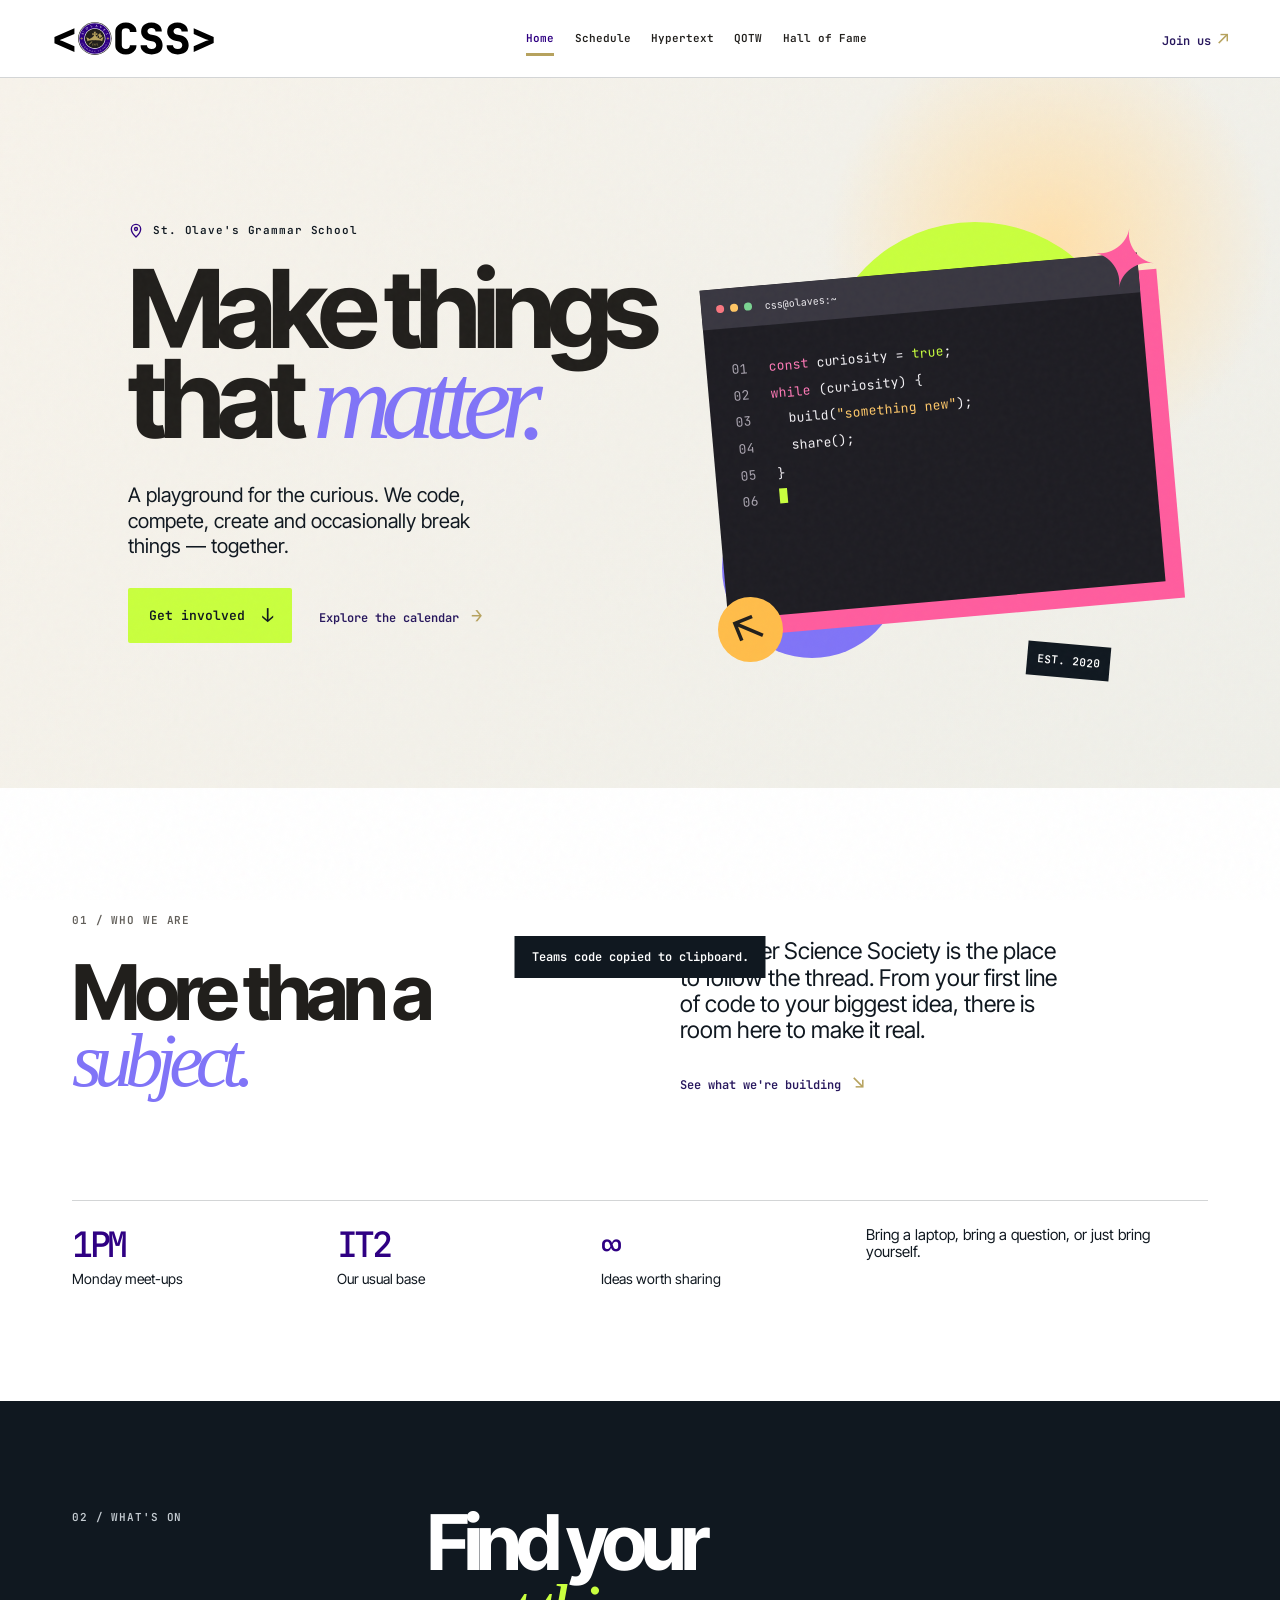
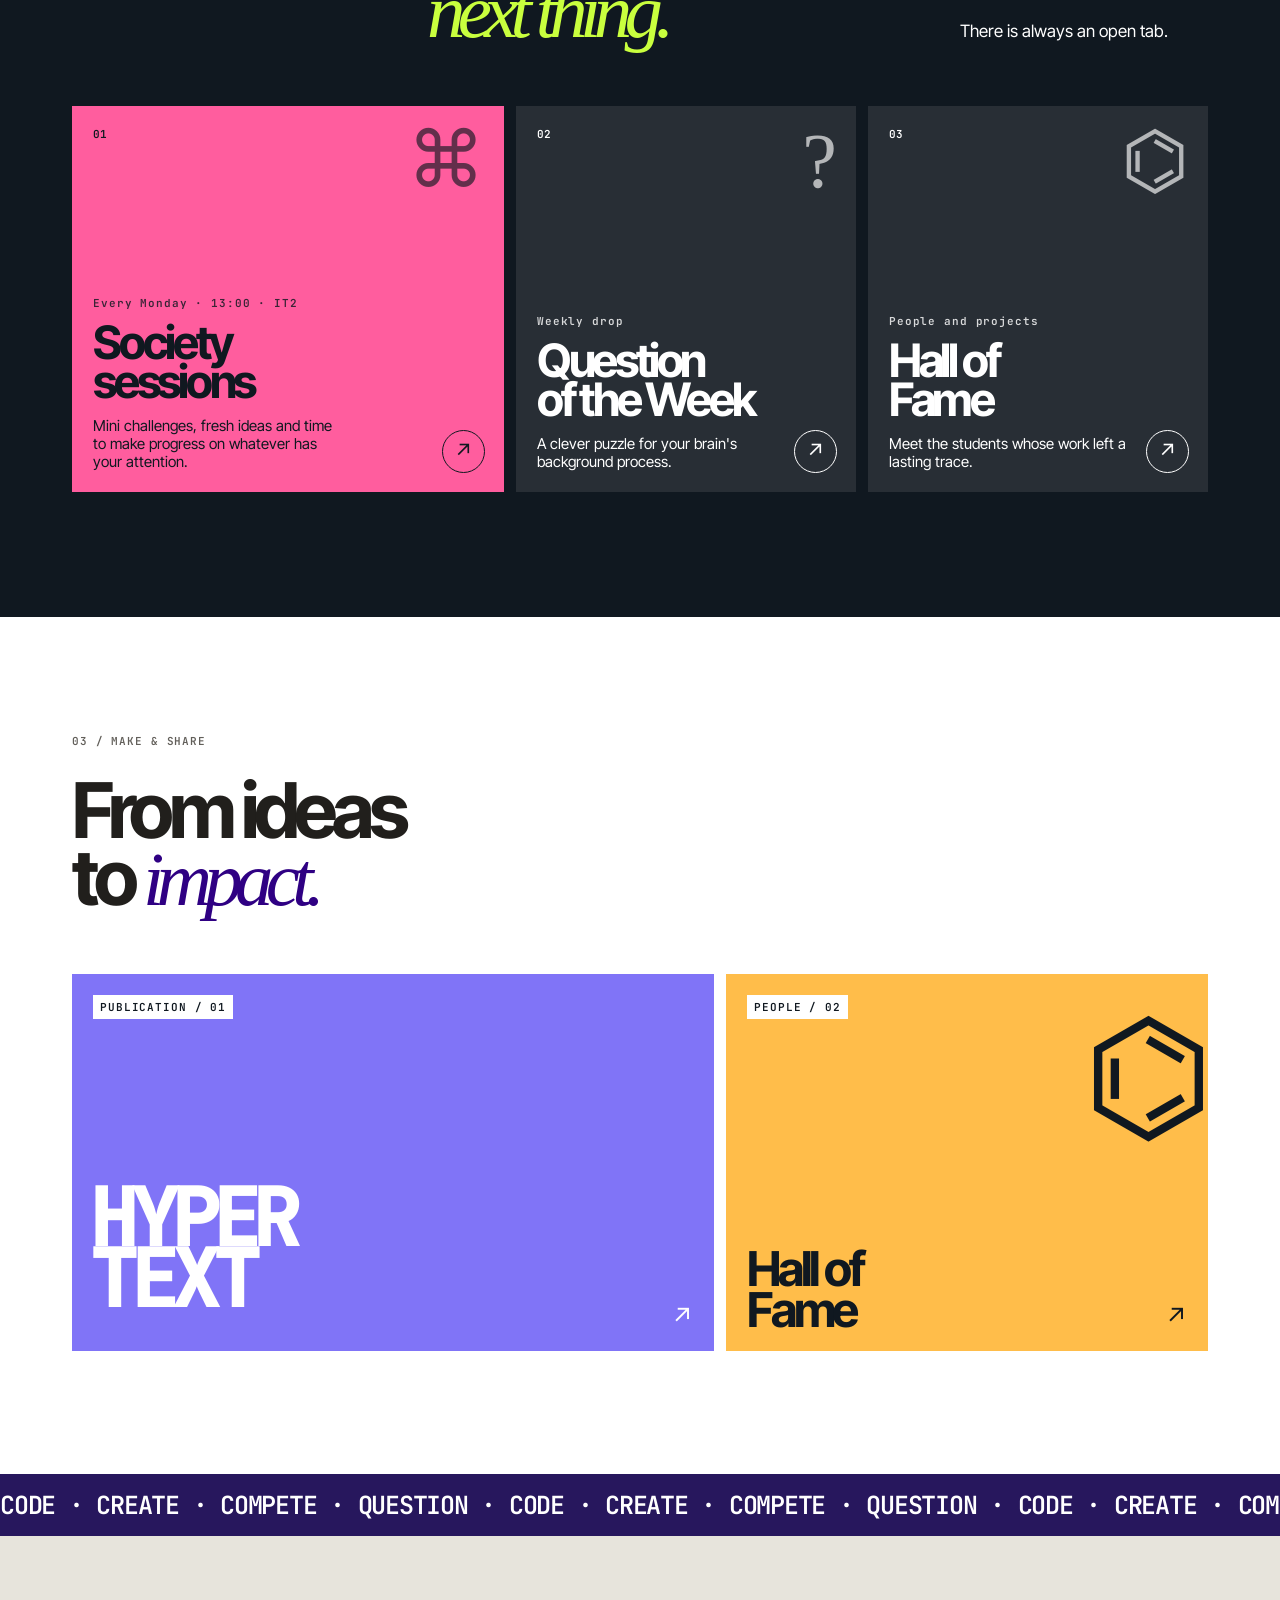
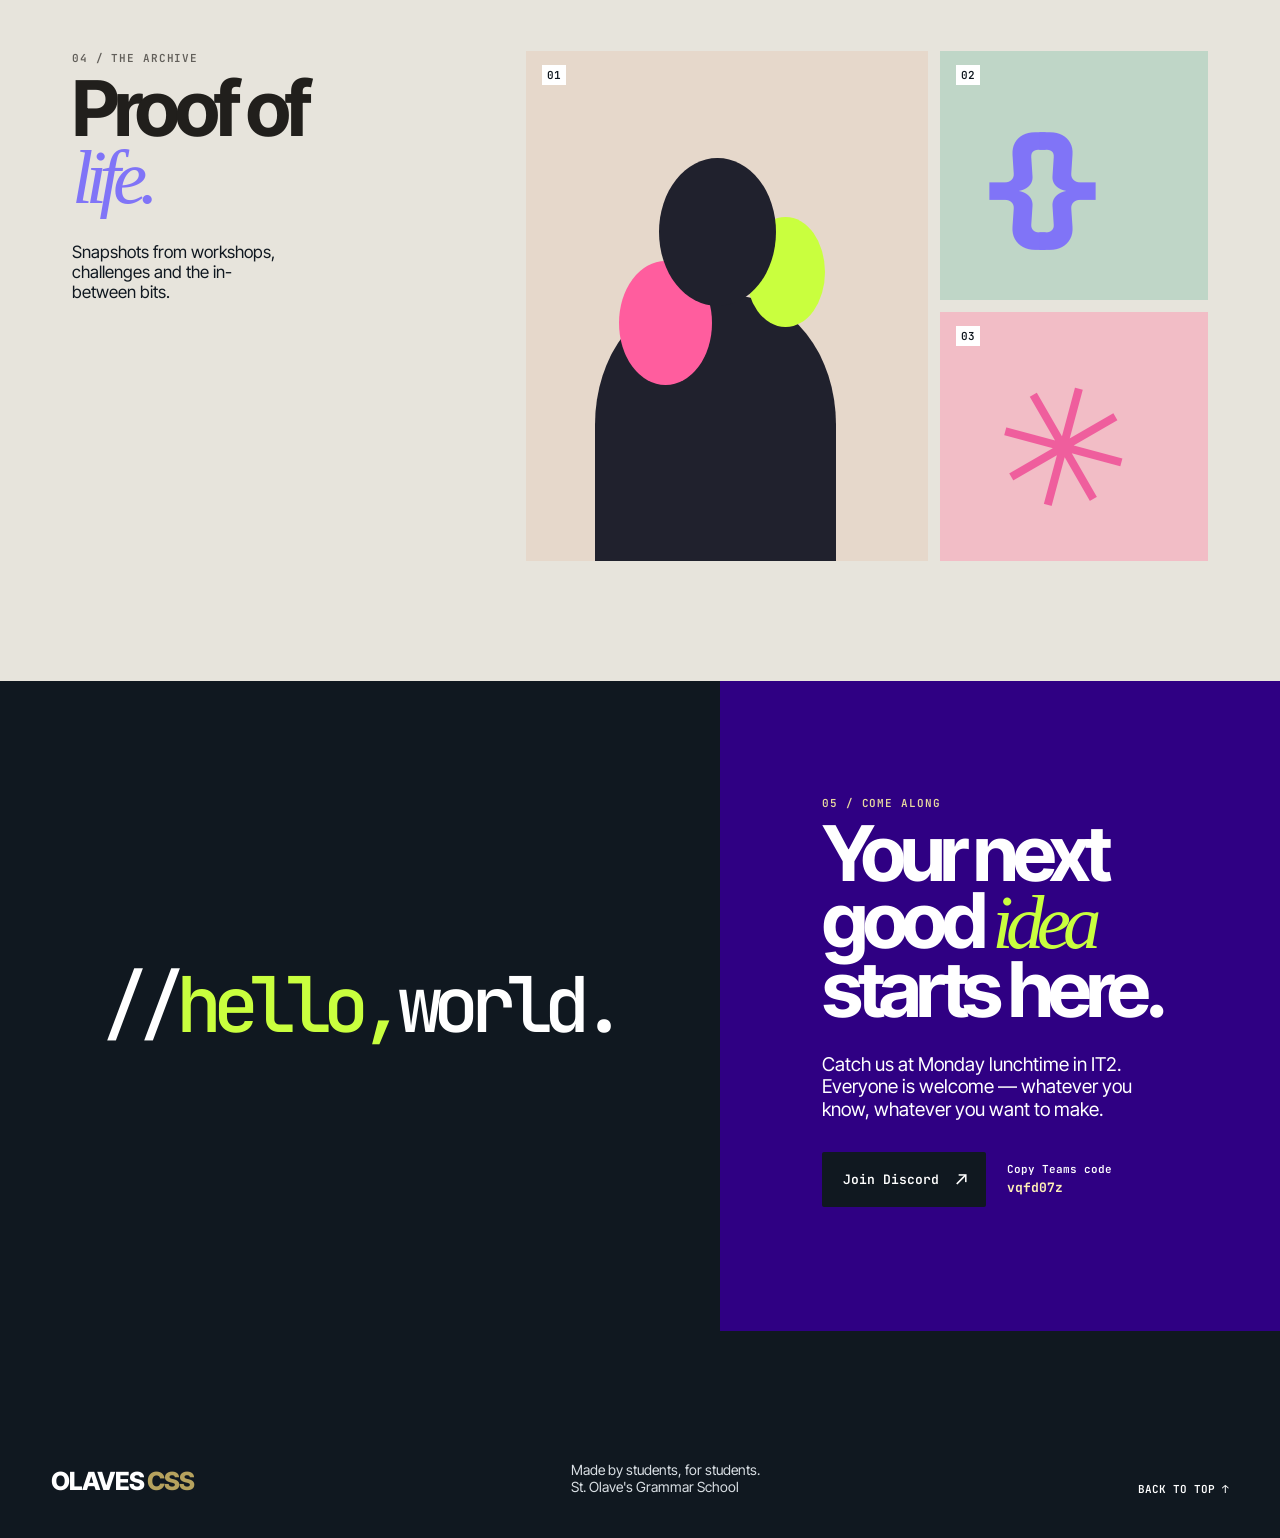
==== index.html @ f4b0918c "Initial Commit" ====
<!doctype html>
<html lang="en">
<head>
  <meta charset="UTF-8">
  <meta name="viewport" content="width=device-width, initial-scale=1.0">
  <meta name="description" content="St. Olave's Grammar School Computer Science Society — learn, build and compete.">
  <title>Computer Science Society — St. Olave's</title>
  <link rel="preconnect" href="https://fonts.googleapis.com">
  <link rel="preconnect" href="https://fonts.gstatic.com" crossorigin>
  <link href="https://fonts.googleapis.com/css2?family=Inter+Tight:ital,wght@0,400;0,500;0,600;0,700;0,800;1,400;1,600&family=JetBrains+Mono:wght@400;500;600&display=swap" rel="stylesheet">
  <link rel="stylesheet" href="style.css">
</head>
<body>
  <div class="noise" aria-hidden="true"></div>
  <header id="top" class="site-header">
    <a class="brand" href="index.html" aria-label="St. Olave's Computer Science Society home"><img src="Assets/Logo.svg" alt="St. Olave's Computer Science Society"></a>
    <nav class="desktop-nav" aria-label="Main navigation">
      <a href="index.html" aria-current="page">Home</a><a href="schedule.html">Schedule</a><a href="hypertext.html">Hypertext</a><a href="qotw.html">QOTW</a><a href="hall-of-fame.html">Hall of Fame</a>
    </nav>
    <a class="header-cta" href="#join">Join us <span>↗</span></a>
    <button class="menu-button" type="button" aria-label="Open navigation" aria-expanded="false"><i></i><i></i></button>
  </header>
  <main>
    <section class="hero" aria-labelledby="hero-title">
      <div class="hero-copy">
        <p class="eyebrow"><svg class="location-pin" viewBox="0 0 24 24" aria-hidden="true"><path d="M12 21s7-6.1 7-12A7 7 0 0 0 5 9c0 5.9 7 12 7 12Z"></path><circle cx="12" cy="9" r="2.25"></circle></svg> St. Olave's Grammar School</p>
        <h1 id="hero-title">Make things<br>that <em>matter.</em></h1>
        <p class="hero-text">A playground for the curious. We code, compete, create and occasionally break things — together.</p>
        <div class="hero-actions"><a class="button button-acid" href="#join">Get involved <span>↓</span></a><a class="text-link" href="schedule.html">Explore the calendar <span>→</span></a></div>
      </div>
      <div class="hero-art" aria-label="Decorative computer science terminal illustration">
        <div class="orb orb-one"></div><div class="orb orb-two"></div>
        <div class="window"><div class="window-bar"><span></span><span></span><span></span><small>css@olaves:~</small></div><div class="code-lines"><p><b>01</b> <span class="code-pink">const</span> curiosity = <span class="code-lime">true</span>;</p><p><b>02</b> <span class="code-pink">while</span> (curiosity) {</p><p><b>03</b> &nbsp;&nbsp;build(<span class="code-amber">"something new"</span>);</p><p><b>04</b> &nbsp;&nbsp;share();</p><p><b>05</b> }</p><p class="typing"><b>06</b> <span></span></p></div></div>
        <div class="sticker sticker-star">✦</div><div class="sticker sticker-cursor">↖</div><div class="sticker sticker-tag">EST. 2020</div>
      </div>
    </section>
    <section id="about" class="intro section-wrap">
      <p class="section-index">01 / WHO WE ARE</p>
      <div class="intro-grid"><h2>More than a<br><em>subject.</em></h2><div><p class="large-copy">Computer Science Society is the place to follow the thread. From your first line of code to your biggest idea, there is room here to make it real.</p><a class="arrow-link" href="#whatson">See what we're building <span>↘</span></a></div></div>
      <div class="stat-row"><div><strong>1PM</strong><span>Monday meet-ups</span></div><div><strong>IT2</strong><span>Our usual base</span></div><div><strong>∞</strong><span>Ideas worth sharing</span></div><p>Bring a laptop, bring a question, or just bring yourself.</p></div>
    </section>
    <section id="whatson" class="programme">
      <div class="section-wrap">
        <div class="section-heading"><p class="section-index">02 / WHAT'S ON</p><h2>Find your<br><em>next thing.</em></h2><p>There is always an open tab.</p></div>
        <div class="event-list">
          <article class="event-card featured"><div class="event-number">01</div><div class="event-icon">⌘</div><div class="event-info"><p class="event-label">Every Monday · 13:00 · IT2</p><h3>Society<br>sessions</h3><p>Mini challenges, fresh ideas and time to make progress on whatever has your attention.</p></div><a href="schedule.html" class="round-arrow" aria-label="View the schedule">↗</a></article>
          <article class="event-card"><div class="event-number">02</div><div class="event-icon">?</div><div class="event-info"><p class="event-label">Weekly drop</p><h3>Question<br>of the Week</h3><p>A clever puzzle for your brain's background process.</p></div><a href="qotw.html" class="round-arrow" aria-label="Open Question of the Week">↗</a></article>
          <article class="event-card"><div class="event-number">03</div><div class="event-icon">⌬</div><div class="event-info"><p class="event-label">People and projects</p><h3>Hall of<br>Fame</h3><p>Meet the students whose work left a lasting trace.</p></div><a href="hall-of-fame.html" class="round-arrow" aria-label="View the Hall of Fame">↗</a></article>
        </div>
      </div>
    </section>
    <section class="projects section-wrap">
      <div class="section-heading projects-heading"><p class="section-index">03 / MAKE &amp; SHARE</p><h2>From ideas<br>to <em>impact.</em></h2></div>
      <div class="project-grid project-grid-two"><a class="project-card hypertext" href="hypertext.html"><span class="project-type">PUBLICATION / 01</span><div class="pixel-word">HYPER<br>TEXT</div><span class="project-arrow">↗</span></a><a class="project-card fame" href="hall-of-fame.html"><span class="project-type">PEOPLE / 02</span><div class="laurel">⌬</div><h3>Hall of<br>Fame</h3><span class="project-arrow">↗</span></a></div>
    </section>
    <section id="moments" class="marquee-section">
      <div class="marquee" aria-label="Code, create, compete, question"><div class="marquee-track"><span>CODE · CREATE · COMPETE · QUESTION · CODE · CREATE · COMPETE · QUESTION · CODE · CREATE · COMPETE · QUESTION ·&nbsp;</span><span aria-hidden="true">CODE · CREATE · COMPETE · QUESTION · CODE · CREATE · COMPETE · QUESTION · CODE · CREATE · COMPETE · QUESTION ·&nbsp;</span></div></div>
      <div class="gallery section-wrap"><div class="gallery-intro"><p class="section-index">04 / THE ARCHIVE</p><h2>Proof of<br><em>life.</em></h2><p>Snapshots from workshops, challenges and the in-between bits.</p></div><div class="photo-grid"><figure class="photo photo-a"><span>01</span><div class="placeholder-shapes shape-a"></div></figure><figure class="photo photo-b"><span>02</span><div class="placeholder-shapes shape-b"></div></figure><figure class="photo photo-c"><span>03</span><div class="placeholder-shapes shape-c"></div></figure></div></div>
    </section>
    <section id="join" class="join"><div class="join-art">// <span>hello,</span> world.</div><div class="join-copy"><p class="section-index">05 / COME ALONG</p><h2>Your next<br>good <em>idea</em><br>starts here.</h2><p>Catch us at Monday lunchtime in IT2. Everyone is welcome — whatever you know, whatever you want to make.</p><div class="join-actions"><a class="button button-dark" href="https://discord.com/invite/tv3WqBEFRr" target="_blank" rel="noopener">Join Discord <span>↗</span></a><button class="teams-button" type="button">Copy Teams code <b>vqfd07z</b></button></div></div></section>
  </main>
  <footer class="site-footer"><a class="footer-name" href="index.html">OLAVES <span>CSS</span></a><p>Made by students, for students.<br>St. Olave's Grammar School</p><a href="#top" class="back-top">BACK TO TOP ↑</a></footer>
  <div class="toast" role="status" aria-live="polite">Teams code copied to clipboard.</div>
  <script src="script.js"></script>
</body>
</html>
---- style.css ----
:root {
  --school-purple: #2f0083;
  --school-purple-dark: #27175d;
  --school-violet: #440099;
  --school-gold: #b6a25e;
  --ink: #101820;
  --charcoal: #211f1c;
  --white: #ffffff;
  --soft: #f5f2ea;
  --line: rgba(16, 24, 32, 0.18);
  --acid: #c9ff3e;
  --pink: #ff5d9e;
  --amber: #ffbd4a;
  --violet: #8074f7;
}

* { box-sizing: border-box; }
.sr-only { position: absolute; width: 1px; height: 1px; overflow: hidden; clip: rect(0 0 0 0); white-space: nowrap; clip-path: inset(50%); }
html { scroll-behavior: smooth; }
body {
  margin: 0;
  overflow-x: hidden;
  background: var(--white);
  color: var(--charcoal);
  font-family: "Inter Tight", Arial, sans-serif;
}
a { color: inherit; text-decoration: none; }
button { color: inherit; }
h1, h2, h3, p { margin-top: 0; }
.noise {
  position: fixed;
  inset: 0;
  z-index: 20;
  opacity: 0.035;
  pointer-events: none;
  background-image: url("data:image/svg+xml,%3Csvg viewBox='0 0 180 180' xmlns='http://www.w3.org/2000/svg'%3E%3Cfilter id='n'%3E%3CfeTurbulence type='fractalNoise' baseFrequency='.8' numOctaves='4' stitchTiles='stitch'/%3E%3C/filter%3E%3Crect width='100%25' height='100%25' filter='url(%23n)' opacity='.7'/%3E%3C/svg%3E");
}
.section-wrap { max-width: 1200px; margin: auto; padding-inline: 32px; }
.section-index, .eyebrow, .event-label, .project-type {
  font: 600 11px/1.3 "JetBrains Mono", monospace;
  letter-spacing: 0.08em;
}
.section-index { color: #625f5a; }

/* Shared navigation */
.site-header {
  position: relative;
  z-index: 30;
  display: grid;
  grid-template-columns: 180px 1fr auto;
  align-items: center;
  min-height: 78px;
  padding: 0 clamp(20px, 4vw, 64px);
  border-bottom: 1px solid var(--line);
  background: var(--white);
  color: var(--charcoal);
}
.brand { display: inline-flex; width: 166px; height: 40px; }
.brand img { display: block; width: 100%; height: 100%; object-fit: contain; }
.desktop-nav {
  display: flex;
  justify-content: center;
  gap: clamp(13px, 1.6vw, 25px);
  font: 600 11px/1 "JetBrains Mono", monospace;
}
.desktop-nav a { padding: 12px 0 9px; border-bottom: 3px solid transparent; }
.desktop-nav a:hover, .desktop-nav a:focus-visible { color: var(--school-purple); }
.desktop-nav a[aria-current="page"] { color: var(--school-purple); border-bottom-color: var(--school-gold); }
.header-cta { font: 600 12px "JetBrains Mono", monospace; color: var(--school-purple-dark); }
.header-cta span { color: var(--school-gold); font-size: 18px; }
.menu-button { display: none; width: 42px; height: 42px; padding: 10px; border: 0; background: transparent; cursor: pointer; }
.menu-button i { display: block; margin: 5px 0; border-top: 2px solid var(--ink); transition: transform 0.2s; }

/* Shared footer */
.site-footer {
  min-height: 207px;
  display: flex;
  align-items: flex-end;
  justify-content: space-between;
  gap: 30px;
  padding: 42px clamp(20px, 4vw, 64px);
  background: var(--ink);
  color: var(--white);
}
.footer-name { font: 800 25px "Inter Tight", sans-serif; letter-spacing: -0.05em; }
.footer-name span { color: var(--school-gold); }
.site-footer p { margin: 0; color: #d9dfe4; font-size: 14px; line-height: 1.2; }
.back-top { font: 600 11px "JetBrains Mono", monospace; color: var(--white); }
.back-top:hover { color: var(--school-gold); }

/* Home hero */
.hero {
  min-height: 710px;
  display: grid;
  grid-template-columns: minmax(420px, 1fr) minmax(360px, 0.75fr);
  align-items: center;
  overflow: hidden;
  padding: 80px clamp(24px, 10vw, 155px);
  background: radial-gradient(circle at 82% 24%, #ffe0ab 0, transparent 19%), linear-gradient(126deg, #f7f3eb 0%, #efefe9 100%);
}
.hero-copy { position: relative; z-index: 2; }
.eyebrow { display: flex; align-items: center; gap: 9px; margin-bottom: 25px; color: var(--ink); }
.location-pin { width: 16px; height: 16px; flex: 0 0 16px; fill: none; stroke: var(--school-purple); stroke-width: 2; stroke-linecap: round; stroke-linejoin: round; }
h1 { margin: 0; font-size: clamp(64px, 8.5vw, 142px); line-height: 0.83; letter-spacing: -0.075em; }
h1 em, h2 em { font-family: Georgia, serif; font-weight: 400; letter-spacing: -0.1em; }
.hero h1 em { color: var(--violet); }
.hero-text { max-width: 380px; margin: 36px 0 29px; color: var(--ink); font-size: 20px; line-height: 1.27; }
.hero-actions { display: flex; align-items: center; gap: 27px; }
.button {
  display: inline-flex;
  align-items: center;
  gap: 17px;
  padding: 15px 19px 15px 21px;
  border-radius: 2px;
  font: 600 13px "JetBrains Mono", monospace;
  transition: transform 0.2s, box-shadow 0.2s;
}
.button:hover { transform: translateY(-3px); box-shadow: 0 5px 0 rgba(16, 24, 32, 0.22); }
.button span { font-size: 19px; }
.button-acid { background: var(--acid); color: var(--ink); }
.button-dark { background: var(--ink); color: var(--white); }
.text-link, .arrow-link { font: 600 12px "JetBrains Mono", monospace; color: var(--school-purple-dark); }
.text-link span, .arrow-link span { margin-left: 5px; color: var(--school-gold); font-size: 19px; }
.text-link:hover, .arrow-link:hover { text-decoration: underline; text-underline-offset: 4px; }
.hero-art { position: relative; height: 490px; }
.orb { position: absolute; border-radius: 50%; }
.orb-one { top: 7%; right: 5%; width: 310px; height: 310px; background: var(--acid); animation: float 6s ease-in-out infinite; }
.orb-two { bottom: 4%; left: 2%; width: 180px; height: 180px; background: var(--violet); animation: float 7s -2s ease-in-out infinite; }
@keyframes float { 50% { transform: translateY(-18px) rotate(8deg); } }
.window { position: absolute; top: 83px; right: 0; width: min(440px, 100%); height: 330px; overflow: hidden; transform: rotate(-5deg); background: #1e1d23; box-shadow: 18px 18px 0 var(--pink); }
.window-bar { height: 40px; display: flex; align-items: center; gap: 6px; padding: 0 15px; background: #393741; color: #efedf1; }
.window-bar span { width: 8px; height: 8px; border-radius: 50%; background: #f97780; }
.window-bar span:nth-child(2) { background: #ffc664; }
.window-bar span:nth-child(3) { background: #7ad391; }
.window-bar small { margin-left: 7px; font: 10px "JetBrains Mono", monospace; }
.code-lines { padding: 29px 25px; color: #f3f1f5; font: 13px/2.05 "JetBrains Mono", monospace; }
.code-lines p { margin: 0; }
.code-lines b { margin-right: 13px; color: #aaa5b0; font-weight: 400; }
.code-pink { color: #ff7ab7; }.code-lime { color: var(--acid); }.code-amber { color: #ffc96a; }
.typing span { display: inline-block; height: 15px; border-left: 8px solid var(--acid); animation: blink 0.8s infinite; }
@keyframes blink { 50% { opacity: 0; } }
.sticker { position: absolute; z-index: 2; }
.sticker-star { top: 21px; right: -6px; color: var(--pink); font-size: 80px; transform: rotate(10deg); }
.sticker-cursor { bottom: 16px; left: 5px; width: 65px; height: 65px; padding: 8px 0 0 10px; border-radius: 50%; background: var(--amber); font-size: 45px; transform: rotate(-22deg); }
.sticker-tag { right: 42px; bottom: 0; padding: 10px; transform: rotate(5deg); background: var(--ink); color: var(--white); font: 600 11px "JetBrains Mono", monospace; }

/* Home content */
.intro { padding-top: 125px; padding-bottom: 113px; }
.intro-grid { display: grid; grid-template-columns: 1fr 1fr; gap: 7%; align-items: end; }
.intro h2, .section-heading h2, .gallery h2, .join h2 { margin: 0; font-size: clamp(52px, 6vw, 86px); line-height: 0.87; letter-spacing: -0.07em; }
.intro h2 em, .gallery h2 em { color: var(--violet); }
.large-copy { max-width: 400px; margin: 0 0 27px; color: var(--ink); font-size: 23px; line-height: 1.14; }
.stat-row { margin-top: 105px; padding-top: 20px; display: grid; grid-template-columns: repeat(3, 1fr) 1.4fr; gap: 20px; border-top: 1px solid var(--line); }
.stat-row strong { display: block; color: var(--school-purple); font: 500 35px "JetBrains Mono", monospace; letter-spacing: -0.1em; }
.stat-row span { color: var(--ink); font-size: 14px; }.stat-row p { margin: 5px 0; color: var(--ink); font-size: 15px; line-height: 1.15; }
.programme { padding: 109px 0 125px; background: var(--ink); color: var(--white); }
.section-heading { display: grid; grid-template-columns: 1fr 1.5fr 0.7fr; align-items: end; margin-bottom: 60px; }
.section-heading .section-index { align-self: start; margin: 0; color: #c4cbd1; }
.section-heading > p:last-child { margin: 0 0 5px; color: var(--white); font-size: 17px; line-height: 1.1; }
.section-heading h2 em { color: var(--acid); }
.event-list { display: grid; grid-template-columns: 1.27fr 1fr 1fr; gap: 12px; }
.event-card { position: relative; min-height: 386px; display: flex; flex-direction: column; overflow: hidden; padding: 21px; background: #282e35; color: var(--white); }
.event-card.featured { background: var(--pink); color: var(--ink); }
.event-number { font: 600 11px "JetBrains Mono", monospace; }
.event-icon { position: absolute; top: 16px; right: 19px; opacity: 0.65; font: 78px/1 Georgia, serif; }
.event-info { position: relative; z-index: 1; margin-top: auto; }
.event-label { margin-bottom: 13px; color: inherit; opacity: 0.82; }
.event-card h3 { margin: 0 0 16px; font-size: clamp(34px, 3.6vw, 55px); line-height: 0.84; letter-spacing: -0.07em; }
.event-card p:not(.event-label) { max-width: 240px; margin: 0; font-size: 15px; line-height: 1.2; }
.round-arrow, .row-link { display: grid; place-items: center; width: 43px; height: 43px; border: 1px solid currentColor; border-radius: 50%; font-size: 21px; transition: 0.2s; }
.round-arrow { position: absolute; right: 19px; bottom: 19px; }
.round-arrow:hover, .row-link:hover { border-color: var(--acid); background: var(--acid); color: var(--ink); }
.projects { padding-top: 117px; padding-bottom: 123px; }
.projects-heading { display: block; }.projects-heading h2 { max-width: 550px; color: var(--charcoal); }.projects-heading .section-index { margin-bottom: 30px; color: #625f5a; }
.projects-heading h2 em { color: var(--school-purple); }
.project-grid { display: grid; grid-template-columns: 1.2fr 0.9fr 0.9fr; gap: 12px; margin-top: 53px; }
.project-grid-two { grid-template-columns: 1.2fr 0.9fr; }
.project-card { position: relative; height: 377px; overflow: hidden; padding: 21px; transition: transform 0.25s; }
.project-card:hover { transform: translateY(-6px); }.project-type { position: relative; z-index: 1; display: inline-block; padding: 5px 7px; background: var(--white); color: var(--ink); }
.project-arrow { position: absolute; right: 20px; bottom: 19px; font-size: 25px; }
.hypertext { background: var(--violet); color: var(--white); }.pixel-word { position: absolute; bottom: 42px; left: 18px; color: var(--white); font: 800 clamp(55px, 6.5vw, 95px)/0.74 "JetBrains Mono", monospace; letter-spacing: -0.11em; }
.fame h3 { position: absolute; bottom: 52px; left: 21px; margin: 0; font-size: 48px; line-height: 0.85; letter-spacing: -0.07em; }
.fame { background: var(--amber); color: var(--ink); }.laurel { position: absolute; top: 15px; right: -6px; font: 150px Georgia, serif; }.fame h3 { bottom: 20px; }

/* Marquee and gallery */
.marquee-section { overflow: hidden; padding-bottom: 120px; background: #e7e4dc; }
.marquee { overflow: hidden; background: var(--school-purple-dark); color: var(--white); font: 600 25px "JetBrains Mono", monospace; letter-spacing: -0.05em; white-space: nowrap; }
.marquee-track { display: flex; width: max-content; padding-block: 14px; color: var(--white); animation: marquee 24s linear infinite; will-change: transform; }
.marquee-track span { flex: 0 0 auto; color: var(--white); }
@keyframes marquee { to { transform: translateX(-50%); } }
.gallery { padding-top: 115px; display: grid; grid-template-columns: 0.8fr 1.4fr; gap: 65px; }
.gallery-intro > p:not(.section-index) { max-width: 220px; margin: 30px 0; color: var(--ink); font-size: 17px; line-height: 1.2; }
.photo-grid { height: 510px; display: grid; grid-template-columns: 1.2fr 0.8fr; grid-template-rows: 1fr 1fr; gap: 12px; }
.photo { position: relative; overflow: hidden; margin: 0; }.photo > span { position: absolute; z-index: 2; top: 14px; left: 16px; padding: 3px 5px; background: var(--white); color: var(--ink); font: 600 11px "JetBrains Mono", monospace; }
.photo-a { grid-row: span 2; background: #e6d8cb; }.photo-b { background: #bfd6c7; }.photo-c { background: #f2bdc6; }.placeholder-shapes { position: relative; width: 100%; height: 100%; }
.shape-a::before, .shape-a::after { content: ""; position: absolute; background: #20212d; }.shape-a::before { bottom: -8%; left: 17%; width: 60%; height: 60%; border-radius: 42% 42% 13% 13%; }.shape-a::after { top: 21%; left: 33%; width: 29%; height: 29%; border-radius: 50%; box-shadow: 68px 40px 0 -19px var(--acid), -52px 91px 0 -12px var(--pink); }
.shape-b::before { content: "{ }"; position: absolute; top: 23%; left: 15%; color: var(--violet); font: 800 125px "JetBrains Mono", monospace; letter-spacing: -0.4em; }.shape-c::before { content: "✳"; position: absolute; top: 14%; left: 20%; color: #ef5e9d; font-size: 165px; transform: rotate(15deg); }

/* Join */
.join { min-height: 650px; display: grid; grid-template-columns: 1fr 1fr; overflow: hidden; background: var(--school-purple); color: var(--white); }
.join-art { display: flex; align-items: center; padding: clamp(55px, 10vw, 145px) clamp(30px, 8vw, 110px); background: var(--ink); color: var(--white); font: 500 clamp(48px, 6vw, 94px)/0.87 "JetBrains Mono", monospace; letter-spacing: -0.12em; }.join-art span { color: var(--acid); }
.join-copy { padding: clamp(65px, 9vw, 130px) clamp(30px, 8vw, 117px); }.join-copy .section-index { color: #e7d99f; }.join h2 em { color: var(--acid); }.join-copy > p:not(.section-index) { max-width: 380px; margin: 30px 0; color: var(--white); font-size: 19px; line-height: 1.2; }.join-actions { display: flex; align-items: center; gap: 21px; flex-wrap: wrap; }
.teams-button { padding: 0; border: 0; background: transparent; color: var(--white); text-align: left; font: 600 11px/1.55 "JetBrains Mono", monospace; cursor: pointer; }.teams-button b { display: block; color: #fff0b7; font-size: 13px; }.teams-button:hover { text-decoration: underline; text-underline-offset: 4px; }
.toast { position: fixed; z-index: 50; bottom: 22px; left: 50%; padding: 13px 17px; transform: translate(-50%, 100px); background: var(--ink); color: var(--white); font: 600 12px "JetBrains Mono", monospace; transition: transform 0.3s; }.toast.show { transform: translate(-50%, 0); }

/* Standalone page structures */
.page-hero, .fame-hero { position: relative; min-height: 485px; padding-top: 100px; padding-bottom: 75px; }
.page-hero h1, .fame-hero h1, .hyper-hero h1 { font-size: clamp(70px, 10vw, 152px); }.page-hero h1 em, .fame-hero h1 em { color: var(--violet); }
.page-hero > p:not(.section-index), .fame-hero > p:not(.section-index) { max-width: 375px; margin: 31px 0; color: var(--ink); font-size: 22px; line-height: 1.15; }
.page-note { position: absolute; right: 32px; bottom: 75px; padding-left: 15px; border-left: 2px solid var(--school-gold); color: var(--ink); font: 600 12px/1.55 "JetBrains Mono", monospace; }.page-note span { float: left; margin-right: 9px; color: var(--school-purple); font-size: 22px; }
.calendar { padding-bottom: 120px; }.calendar-head { display: flex; align-items: baseline; justify-content: space-between; padding: 18px 0; border-top: 1px solid var(--ink); }.calendar-head p:last-child { color: var(--ink); font-size: 15px; }
.calendar-list article { min-height: 170px; display: grid; grid-template-columns: 115px 1fr 1fr 70px; align-items: center; gap: 20px; border-top: 1px solid var(--line); }.calendar-list article:last-child { border-bottom: 1px solid var(--line); }.calendar-list time { color: var(--school-purple); font-family: "JetBrains Mono", monospace; }.calendar-list time b { display: block; font-size: 55px; line-height: 0.8; letter-spacing: -0.11em; }.calendar-list time span { font-size: 11px; }.calendar-list h2 { margin: 0; color: var(--charcoal); font-size: 44px; line-height: 0.82; letter-spacing: -0.07em; }.calendar-list p:not(.event-label) { max-width: 230px; color: var(--ink); font-size: 16px; line-height: 1.2; }.row-link { color: var(--school-purple); }

/* Question of the week */
.qotw-main { min-height: 710px; display: flex; flex-direction: column; align-items: center; padding: 80px 32px 110px; background: var(--soft); }
.question-card { position: relative; width: 100%; max-width: 790px; padding: clamp(35px, 7vw, 80px); background: var(--white); border: 2px solid var(--school-purple-dark); box-shadow: 18px 18px 0 var(--school-purple); }.question-card .section-index span { color: var(--school-purple); }.question-card h1 { margin: 55px 0 30px; font-size: clamp(55px, 8vw, 110px); line-height: 0.82; }.question-card h1 em { color: var(--violet); }.qotw-prompt { max-width: 580px; color: var(--ink); font-size: clamp(21px, 3vw, 31px); line-height: 1.06; }.hint { margin: 28px 0 0; color: #555d63; font: 600 12px "JetBrains Mono", monospace; }.submission-instructions { max-width: 580px; margin: 25px 0 0; padding-top: 20px; border-top: 1px solid var(--line); color: var(--ink); font-size: 16px; line-height: 1.35; }.submission-link { margin-top: 24px; }
.data-status { grid-column: 1 / -1; margin: 30px 0; color: #555d63; font: 600 12px/1.5 "JetBrains Mono", monospace; }.data-error { color: #8a173e; }
.qotw-archive { width: 100%; max-width: 790px; margin-top: 72px; }.past-toggle { width: 100%; display: flex; align-items: center; justify-content: space-between; padding: 18px 0; border: 0; border-top: 2px solid var(--ink); border-bottom: 1px solid var(--line); background: transparent; color: var(--ink); font: 600 13px "JetBrains Mono", monospace; cursor: pointer; }.past-toggle:hover, .past-toggle:focus-visible { color: var(--school-purple); }.past-toggle b { color: var(--school-purple); font-size: 20px; }.past-questions[hidden] { display: none; }.past-question { padding: 45px 0; border-bottom: 1px solid var(--line); }.past-question h2 { margin: 20px 0; color: var(--charcoal); font-size: clamp(36px, 5vw, 58px); line-height: 0.9; letter-spacing: -0.06em; }.past-question h2 em { color: var(--violet); }.past-question-prompt { max-width: 650px; margin-bottom: 0; color: var(--ink); font-size: 21px; line-height: 1.2; }.archive-link { display: inline-block; margin-top: 24px; color: var(--school-purple-dark); font: 600 13px "JetBrains Mono", monospace; text-decoration: underline; text-underline-offset: 4px; }

/* Hypertext */
.hyper-hero { min-height: 480px; padding: 75px max(32px, calc((100vw - 1136px) / 2)) 65px; background: var(--pink); color: var(--ink); }.hyper-hero h1 { margin: 60px 0 30px; font: 800 clamp(76px, 12vw, 180px)/0.7 "JetBrains Mono", monospace; letter-spacing: -0.14em; }.hyper-hero h1 em { color: var(--white); font-style: normal; }.hyper-hero > p:last-child { max-width: 280px; color: var(--ink); font-size: 20px; }.article-grid { padding-top: 90px; padding-bottom: 45px; display: grid; grid-template-columns: 1.15fr 1fr; gap: 13px; }.article-card { min-height: 345px; display: flex; flex-direction: column; justify-content: space-between; padding: 24px; }.article-card > span, .article-card > p { display: inline-block; width: max-content; margin: 0; padding: 4px 6px; background: var(--white); color: var(--ink); font: 600 11px "JetBrains Mono", monospace; }.article-card h2 { margin: 20px 0; font-size: clamp(33px, 4vw, 57px); line-height: 0.83; letter-spacing: -0.06em; }.a-one { grid-row: span 2; background: var(--violet); color: var(--white); }.a-two { background: var(--acid); color: var(--ink); }.a-three { background: var(--amber); color: var(--ink); }.publication-cta { padding-top: 25px; padding-bottom: 110px; display: flex; align-items: center; justify-content: space-between; border-top: 1px solid var(--ink); }.publication-cta p { margin: 0; color: var(--ink); font-size: 22px; }

/* Hypertext edition archive */
.hypertext-main { background: var(--white); }
.hyper-hero { min-height: 520px; display: grid; grid-template-columns: minmax(330px, 1fr) minmax(300px, 0.7fr); align-items: end; gap: 50px; padding: 72px max(32px, calc((100vw - 1136px) / 2)); background: var(--school-purple-dark); color: var(--white); }
.hyper-hero .section-index, .hyper-hero > p.hyper-tagline { color: var(--white); }.hyper-hero .section-index { grid-column: 1 / -1; margin: 0; }.hyper-tagline { max-width: 290px; margin: 0 0 14px; font-size: 20px; line-height: 1.15; }
.hyper-motif { display: grid; grid-template-columns: repeat(3, max-content); gap: clamp(5px, 1vw, 16px) clamp(17px, 3vw, 47px); color: var(--white); font: 800 clamp(70px, 11vw, 160px)/0.72 "JetBrains Mono", monospace; letter-spacing: -0.12em; }
.latest-section, .past-editions { padding-top: 115px; padding-bottom: 0; }.past-editions { padding-bottom: 120px; }.edition-heading { display: flex; align-items: baseline; justify-content: space-between; margin-bottom: 26px; border-top: 1px solid var(--ink); padding-top: 18px; }.edition-heading .section-index { margin: 0; }.edition-heading > p:last-child { margin: 0; color: var(--ink); font-size: 15px; }
.latest-edition { min-height: 500px; display: grid; grid-template-columns: minmax(260px, 0.8fr) 1.2fr; background: var(--soft); }.edition-cover { position: relative; display: flex; align-items: flex-end; overflow: hidden; padding: 30px; background: var(--school-purple); color: var(--white); }.edition-cover.has-image { padding: 0; background: transparent; }.edition-cover-image { display: block; width: 100%; height: 100%; object-fit: cover; }.edition-cover span { font: 800 clamp(46px, 6.4vw, 93px)/0.75 "JetBrains Mono", monospace; letter-spacing: -0.12em; }.edition-cover strong { position: absolute; top: 22px; right: 24px; color: var(--school-gold); font: 600 20px "JetBrains Mono", monospace; }
.latest-details { display: flex; flex-direction: column; align-items: flex-start; padding: clamp(34px, 6vw, 78px); color: var(--ink); }.latest-details .section-index { margin-bottom: 28px; color: var(--school-purple); }.latest-details h1 { color: var(--charcoal); font-size: clamp(58px, 7vw, 104px); line-height: 0.84; }.edition-published { margin: 18px 0 0; color: var(--school-purple-dark); font: 600 12px "JetBrains Mono", monospace; }.edition-description { max-width: 440px; margin: 28px 0 0; color: var(--ink); font-size: 21px; line-height: 1.2; }.edition-contents { width: 100%; margin: 29px 0 28px; padding: 18px 0 0; border-top: 1px solid var(--line); list-style: none; }.edition-contents li { padding: 5px 0; font: 600 13px "JetBrains Mono", monospace; }.edition-contents li::before { content: "— "; color: var(--school-gold); }.edition-link { margin-top: 0; }
.editions-list { border-top: 1px solid var(--ink); }.past-edition { min-height: 122px; display: grid; grid-template-columns: 80px 1fr 1fr auto; align-items: center; gap: 20px; padding: 18px 0; border-bottom: 1px solid var(--line); }.past-edition > span { color: var(--school-purple); font: 600 18px "JetBrains Mono", monospace; }.past-edition h2 { margin: 0; color: var(--charcoal); font-size: clamp(30px, 4vw, 48px); line-height: 0.9; letter-spacing: -0.06em; }.past-edition > p { margin: 0; color: var(--ink); font-size: 16px; }.past-edition .archive-link { margin: 0; white-space: nowrap; }

/* Hall of fame */
.fame-list { padding-bottom: 120px; display: grid; grid-template-columns: repeat(3, 1fr); gap: 13px; }.fame-list article { position: relative; min-height: 400px; overflow: hidden; padding: 19px; background: var(--ink); color: var(--white); }.fame-list article > span { position: relative; z-index: 2; padding: 4px 6px; background: var(--white); color: var(--ink); font: 600 11px "JetBrains Mono", monospace; }.portrait { position: absolute; top: 48px; right: 0; width: 72%; height: 64%; display: grid; place-items: center; font: 240px Georgia, serif; }.p-one { background: var(--acid); color: var(--ink); }.p-two { background: var(--violet); color: var(--white); }.p-three { background: var(--amber); color: var(--ink); }.fame-list h2 { position: absolute; z-index: 2; bottom: 45px; left: 19px; margin: 0; font-size: 40px; line-height: 0.83; letter-spacing: -0.07em; text-shadow: 0 2px 10px var(--ink); }.fame-list article > p { position: absolute; z-index: 2; bottom: 17px; margin: 0; font-size: 13px; }
.fame-list h2 { width: max-content; padding: 5px 8px; background: var(--ink); color: var(--white); text-shadow: none; }

@media (max-width: 1050px) {
  .site-header { grid-template-columns: 160px 1fr; }.header-cta { display: none; }.desktop-nav { justify-content: flex-end; }
}
@media (max-width: 820px) {
  .site-header { min-height: 66px; grid-template-columns: 1fr auto; }.brand { width: 142px; height: 34px; }.desktop-nav { display: none; }.desktop-nav.open { position: absolute; top: 66px; left: 0; right: 0; display: flex; flex-direction: column; align-items: stretch; gap: 0; padding: 12px 25px 20px; border-bottom: 1px solid var(--line); background: var(--white); box-shadow: 0 14px 18px rgba(16, 24, 32, 0.12); }.desktop-nav.open a { padding: 13px 0; }.menu-button { display: block; }
  .hero { min-height: 760px; display: block; padding: 80px 25px 60px; }.hero-text { margin: 26px 0; font-size: 18px; }.hero-art { height: 280px; margin: 23px -12px 0; }.window { top: 24px; right: 8%; width: 330px; height: 225px; box-shadow: 12px 12px 0 var(--pink); }.window-bar { height: 31px; }.code-lines { padding: 15px; font-size: 10px; }.orb-one { top: 0; width: 190px; height: 190px; }.orb-two { width: 115px; height: 115px; }.sticker-star { top: -5px; font-size: 50px; }.sticker-cursor { bottom: 6px; width: 48px; height: 48px; font-size: 32px; }.sticker-tag { right: 15px; font-size: 9px; }
  .section-wrap { padding-inline: 25px; }.intro { padding-top: 80px; padding-bottom: 77px; }.intro-grid { display: block; }.intro-grid > div { margin-top: 31px; }.large-copy { font-size: 20px; }.stat-row { margin-top: 65px; grid-template-columns: 1fr 1fr; gap: 28px 15px; }.stat-row strong { font-size: 29px; }.stat-row p { grid-column: span 2; }
  .programme { padding: 77px 0 80px; }.section-heading { display: block; margin-bottom: 35px; }.section-heading .section-index { margin-bottom: 28px; }.section-heading > p:last-child { margin-top: 25px; }.event-list { grid-template-columns: 1fr; }.event-card { min-height: 275px; }.event-card h3 { font-size: 46px; }
  .projects { padding-top: 79px; padding-bottom: 80px; }.project-grid { grid-template-columns: 1fr 1fr; margin-top: 35px; }.project-card { height: 282px; }.hypertext { grid-column: auto; }.pixel-word { font-size: 65px; }.fame h3 { font-size: 40px; }
  .marquee-section { padding-bottom: 80px; }.gallery { padding-top: 78px; display: block; }.gallery-intro > p:not(.section-index) { margin: 22px 0 32px; }.photo-grid { height: 430px; }.join { grid-template-columns: 1fr; }.join-art { min-height: 250px; padding: 70px 25px; }.join-copy { padding: 75px 25px; }
  .site-footer { min-height: 180px; display: grid; grid-template-columns: 1fr 1fr; }.back-top { grid-column: 2; text-align: right; }
  .page-hero, .fame-hero { padding-top: 75px; }.page-note { position: static; margin-top: 35px; }.calendar { padding-bottom: 80px; }.calendar-head { display: block; }.calendar-head p:last-child { margin: 8px 0; }.calendar-list article { min-height: 135px; grid-template-columns: 70px 1fr 38px; gap: 13px; padding: 20px 0; }.calendar-list article > p { grid-column: 2 / 4; margin: -4px 0 0; }.calendar-list time b { font-size: 37px; }.calendar-list h2 { font-size: 35px; }
  .qotw-main { min-height: 650px; padding: 45px 18px 70px; }.question-card { box-shadow: 10px 10px 0 var(--school-purple); }.question-card h1 { margin-top: 47px; }.qotw-archive { margin-top: 55px; }.past-question { padding: 35px 0; }.past-question-prompt { font-size: 18px; }
  .article-grid { padding-top: 65px; grid-template-columns: 1fr; }.article-card { min-height: 270px; }.a-one { grid-row: auto; }.publication-cta { padding-bottom: 75px; gap: 25px; }.fame-list { padding-bottom: 80px; grid-template-columns: 1fr; }.fame-list article { min-height: 330px; }
}
@media (max-width: 440px) {
  .hero-actions { gap: 14px; }.text-link { font-size: 10px; }.project-grid { grid-template-columns: 1fr; }.hypertext { grid-column: auto; }.project-card { height: 260px; }.photo-grid { height: 560px; grid-template-columns: 1fr; grid-template-rows: 1.5fr 1fr 1fr; }.photo-a { grid-row: auto; }.join-actions { display: block; }.teams-button { margin-top: 20px; }.publication-cta { align-items: flex-start; flex-direction: column; }
}
@media (max-width: 820px) {
  .hyper-hero { min-height: 430px; grid-template-columns: 1fr; gap: 32px; padding: 52px 25px; }.hyper-hero .section-index { margin-bottom: 8px; }.hyper-tagline { margin: 0; font-size: 18px; }.hyper-motif { gap: 8px 25px; font-size: clamp(72px, 21vw, 110px); }
  .latest-section, .past-editions { padding-top: 75px; }.past-editions { padding-bottom: 80px; }.edition-heading { display: block; margin-bottom: 20px; }.edition-heading > p:last-child { margin-top: 9px; }.latest-edition { min-height: 0; grid-template-columns: 1fr; }.edition-cover { min-height: 250px; }.latest-details { min-height: 360px; }.past-edition { min-height: 0; grid-template-columns: 48px 1fr auto; gap: 13px; }.past-edition > p { display: none; }.past-edition .archive-link { grid-column: 2 / 4; margin-top: 4px; }
}
@media (prefers-reduced-motion: reduce) {
  html { scroll-behavior: auto; }.orb, .typing span, .marquee-track { animation: none; }
}
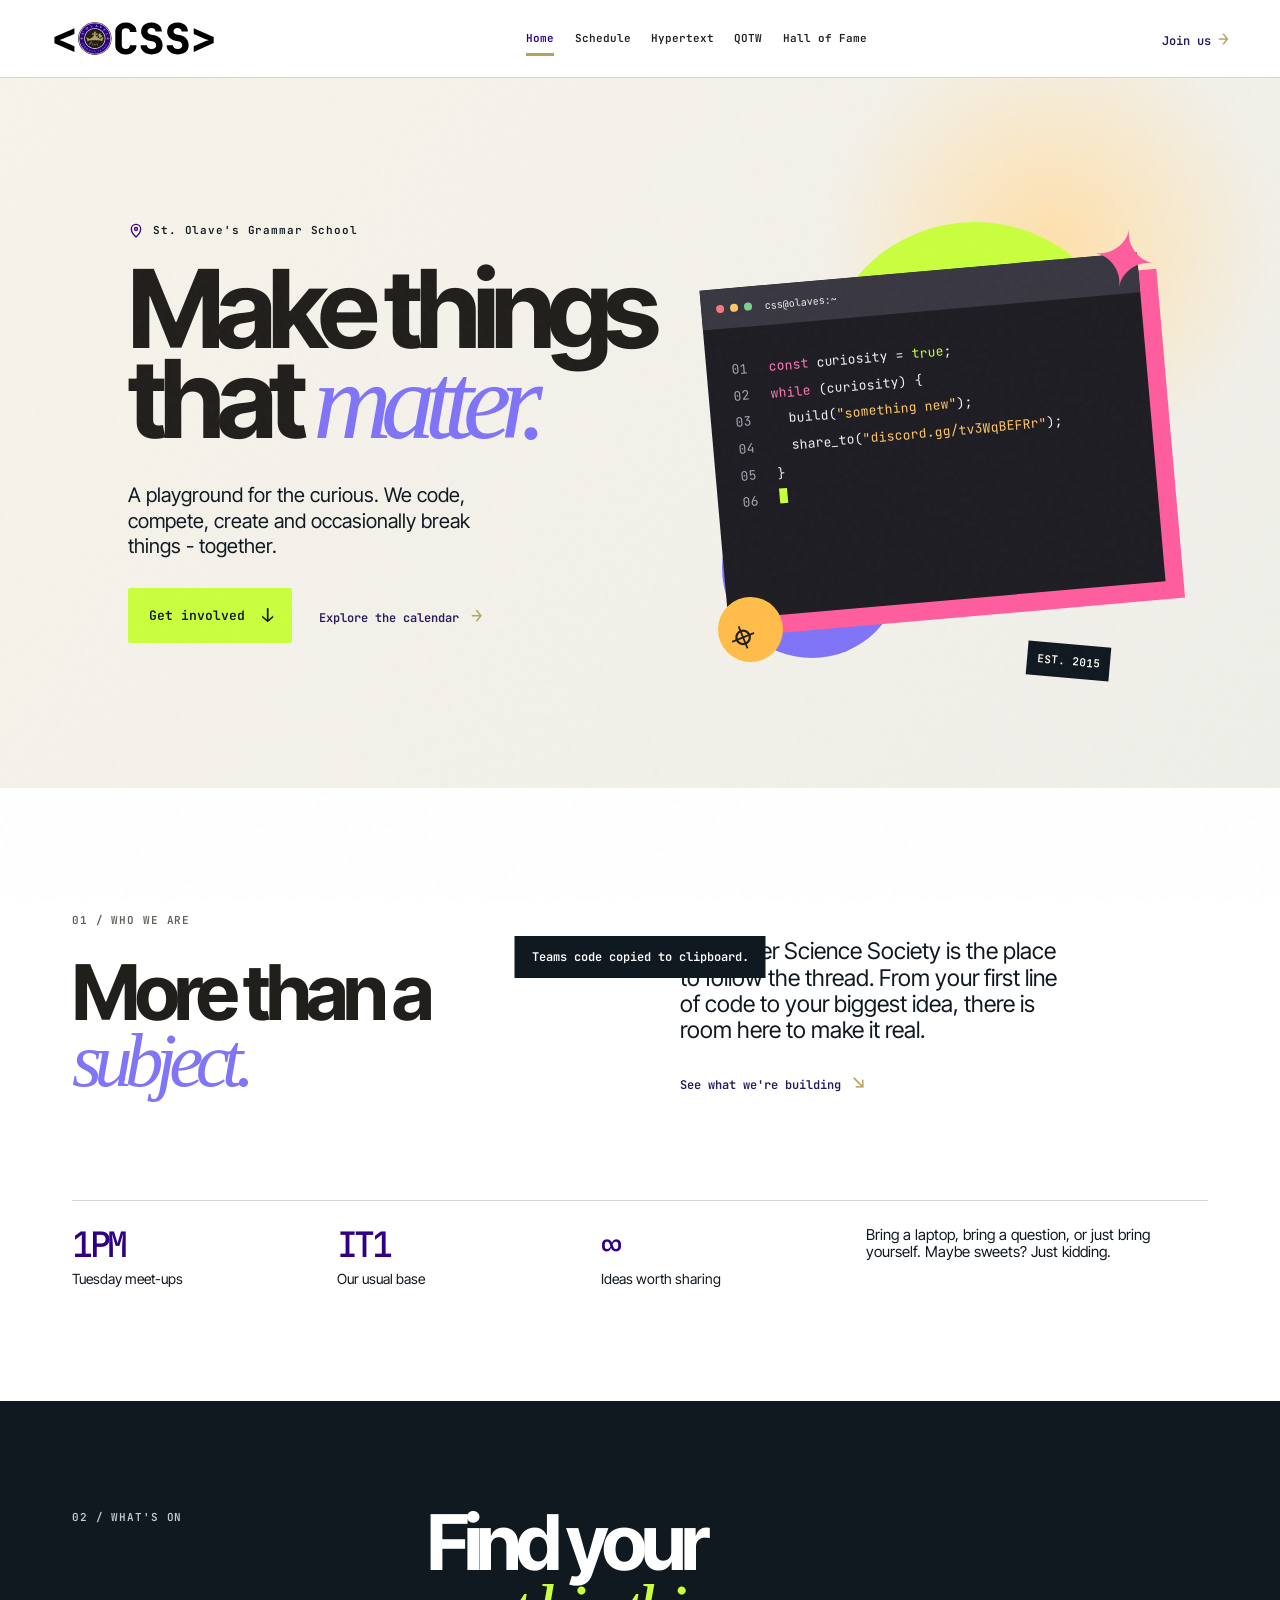
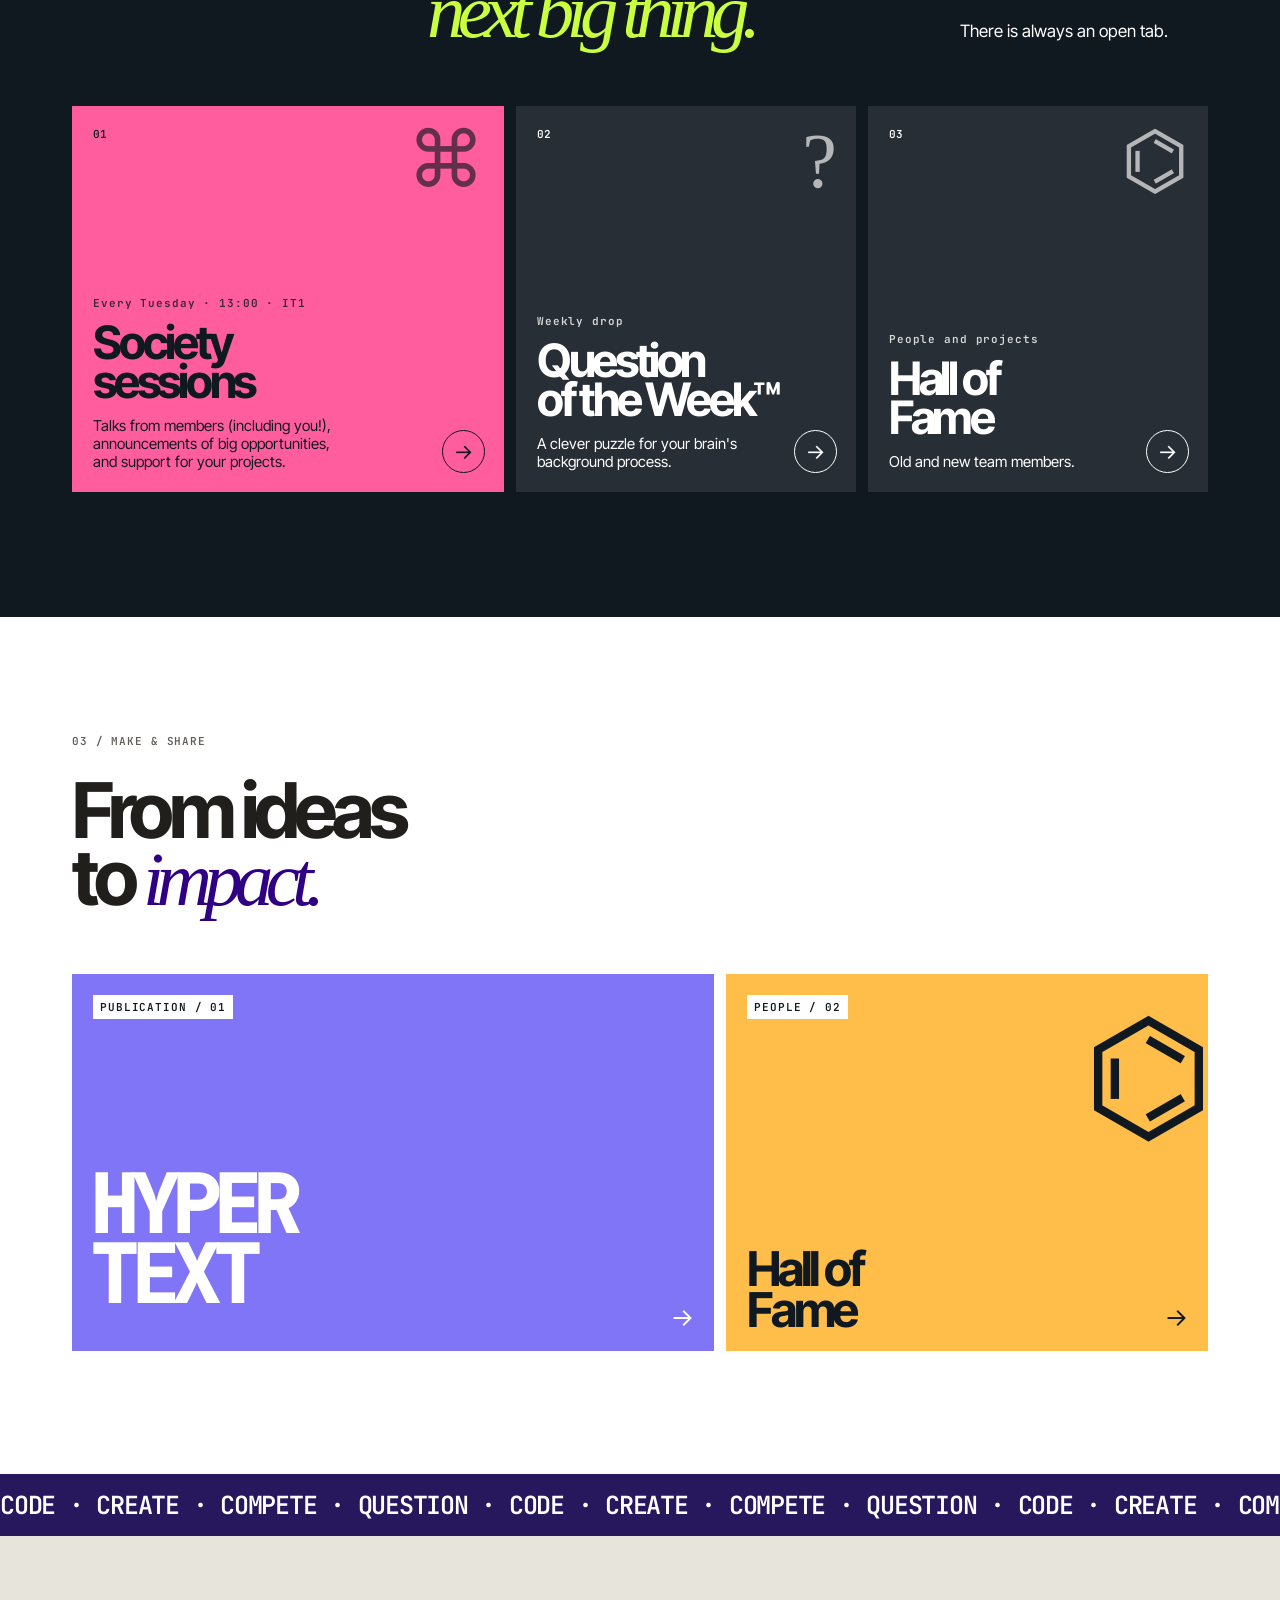
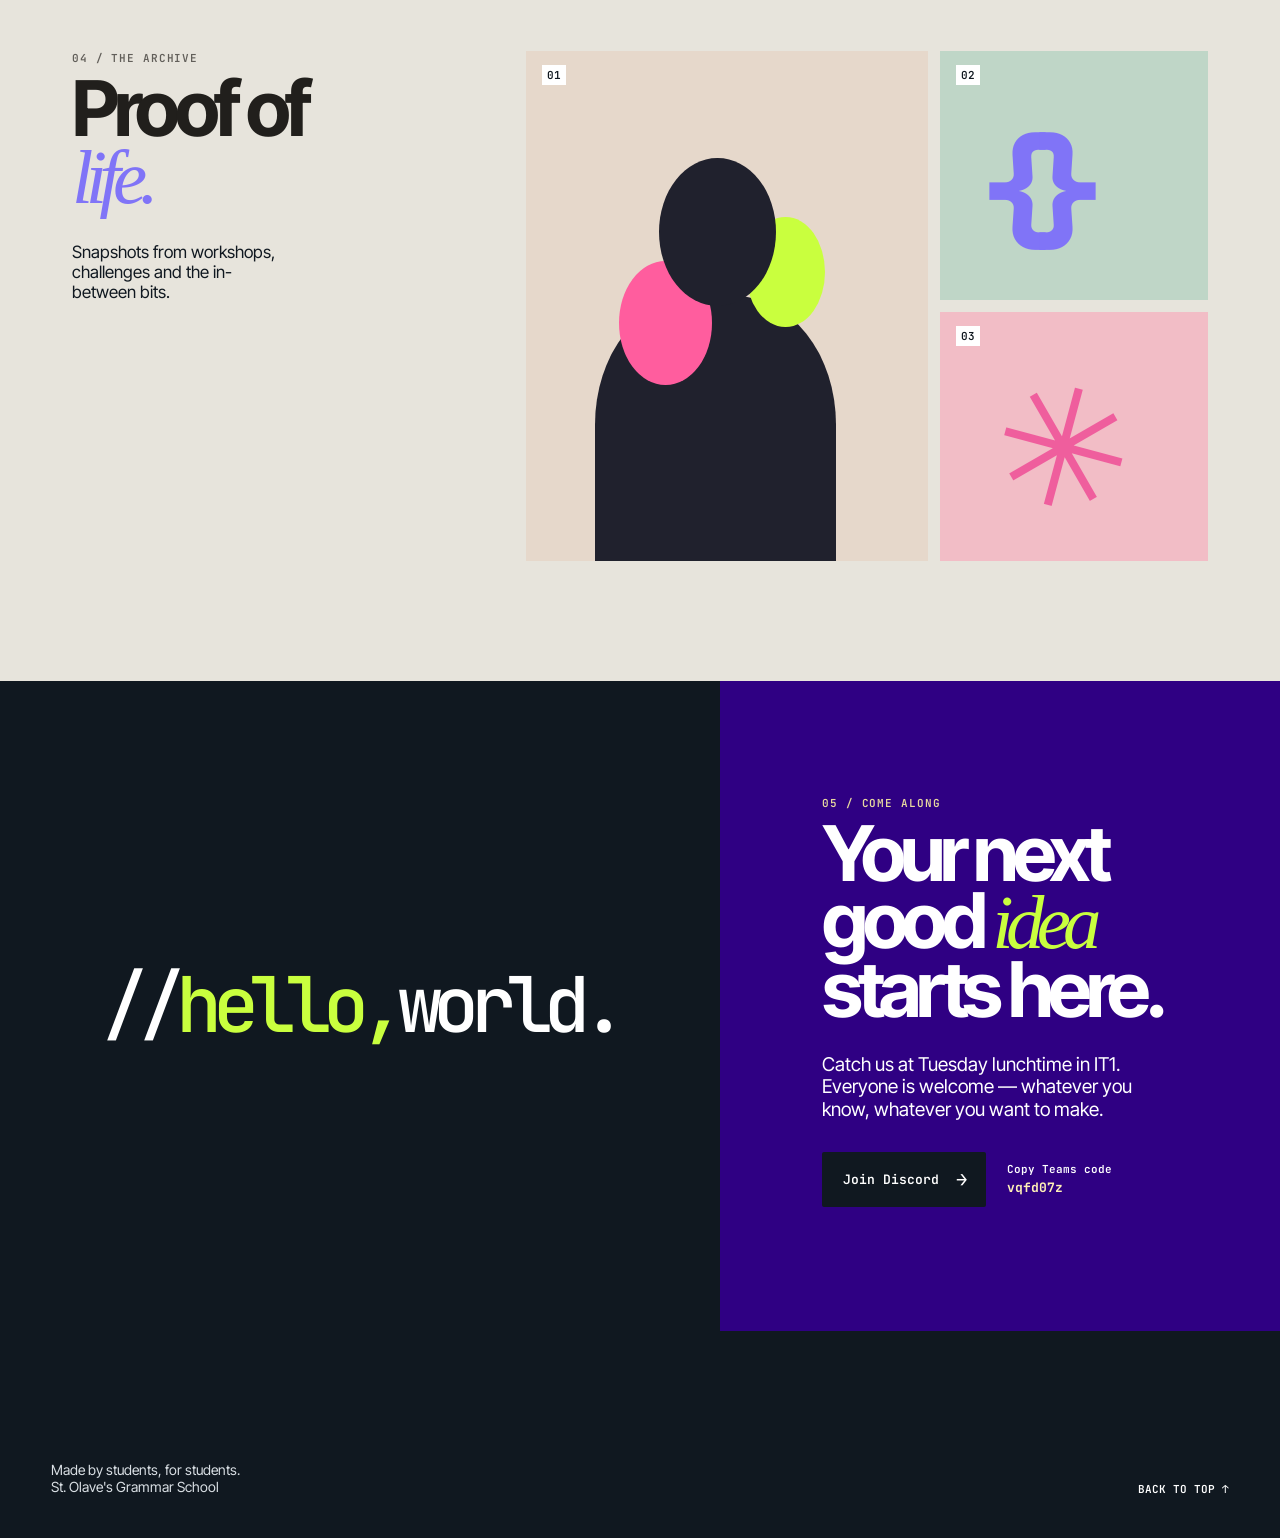
==== commit 7cb4ff1e: "Fix bugs" ====
--- a/index.html
+++ b/index.html
@@ -17,7 +17,7 @@
     <nav class="desktop-nav" aria-label="Main navigation">
       <a href="index.html" aria-current="page">Home</a><a href="schedule.html">Schedule</a><a href="hypertext.html">Hypertext</a><a href="qotw.html">QOTW</a><a href="hall-of-fame.html">Hall of Fame</a>
     </nav>
-    <a class="header-cta" href="#join">Join us <span>↗</span></a>
+    <a class="header-cta" href="#join">Join us <span>→</span></a>
     <button class="menu-button" type="button" aria-label="Open navigation" aria-expanded="false"><i></i><i></i></button>
   </header>
   <main>
@@ -25,41 +25,41 @@
       <div class="hero-copy">
         <p class="eyebrow"><svg class="location-pin" viewBox="0 0 24 24" aria-hidden="true"><path d="M12 21s7-6.1 7-12A7 7 0 0 0 5 9c0 5.9 7 12 7 12Z"></path><circle cx="12" cy="9" r="2.25"></circle></svg> St. Olave's Grammar School</p>
         <h1 id="hero-title">Make things<br>that <em>matter.</em></h1>
-        <p class="hero-text">A playground for the curious. We code, compete, create and occasionally break things — together.</p>
+        <p class="hero-text">A playground for the curious. We code, compete, create and occasionally break things - together.</p>
         <div class="hero-actions"><a class="button button-acid" href="#join">Get involved <span>↓</span></a><a class="text-link" href="schedule.html">Explore the calendar <span>→</span></a></div>
       </div>
       <div class="hero-art" aria-label="Decorative computer science terminal illustration">
         <div class="orb orb-one"></div><div class="orb orb-two"></div>
-        <div class="window"><div class="window-bar"><span></span><span></span><span></span><small>css@olaves:~</small></div><div class="code-lines"><p><b>01</b> <span class="code-pink">const</span> curiosity = <span class="code-lime">true</span>;</p><p><b>02</b> <span class="code-pink">while</span> (curiosity) {</p><p><b>03</b> &nbsp;&nbsp;build(<span class="code-amber">"something new"</span>);</p><p><b>04</b> &nbsp;&nbsp;share();</p><p><b>05</b> }</p><p class="typing"><b>06</b> <span></span></p></div></div>
-        <div class="sticker sticker-star">✦</div><div class="sticker sticker-cursor">↖</div><div class="sticker sticker-tag">EST. 2020</div>
+        <div class="window"><div class="window-bar"><span></span><span></span><span></span><small>css@olaves:~</small></div><div class="code-lines"><p><b>01</b> <span class="code-pink">const</span> curiosity = <span class="code-lime">true</span>;</p><p><b>02</b> <span class="code-pink">while</span> (curiosity) {</p><p><b>03</b> &nbsp;&nbsp;build(<span class="code-amber">"something new"</span>);</p><p><b>04</b> &nbsp;&nbsp;share_to(<span class="code-amber">"discord.gg/tv3WqBEFRr"</span>);</p><p><b>05</b> }</p><p class="typing"><b>06</b> <span></span></p></div></div>
+        <div class="sticker sticker-star">✦</div><div class="sticker sticker-cursor">⌖</div><div class="sticker sticker-tag">EST. 2015</div>
       </div>
     </section>
     <section id="about" class="intro section-wrap">
       <p class="section-index">01 / WHO WE ARE</p>
       <div class="intro-grid"><h2>More than a<br><em>subject.</em></h2><div><p class="large-copy">Computer Science Society is the place to follow the thread. From your first line of code to your biggest idea, there is room here to make it real.</p><a class="arrow-link" href="#whatson">See what we're building <span>↘</span></a></div></div>
-      <div class="stat-row"><div><strong>1PM</strong><span>Monday meet-ups</span></div><div><strong>IT2</strong><span>Our usual base</span></div><div><strong>∞</strong><span>Ideas worth sharing</span></div><p>Bring a laptop, bring a question, or just bring yourself.</p></div>
+      <div class="stat-row"><div><strong>1PM</strong><span>Tuesday meet-ups</span></div><div><strong>IT1</strong><span>Our usual base</span></div><div><strong>∞</strong><span>Ideas worth sharing</span></div><p>Bring a laptop, bring a question, or just bring yourself. Maybe sweets? Just kidding.</p></div>
     </section>
     <section id="whatson" class="programme">
       <div class="section-wrap">
-        <div class="section-heading"><p class="section-index">02 / WHAT'S ON</p><h2>Find your<br><em>next thing.</em></h2><p>There is always an open tab.</p></div>
+        <div class="section-heading"><p class="section-index">02 / WHAT'S ON</p><h2>Find your<br><em>next big thing.</em></h2><p>There is always an open tab.</p></div>
         <div class="event-list">
-          <article class="event-card featured"><div class="event-number">01</div><div class="event-icon">⌘</div><div class="event-info"><p class="event-label">Every Monday · 13:00 · IT2</p><h3>Society<br>sessions</h3><p>Mini challenges, fresh ideas and time to make progress on whatever has your attention.</p></div><a href="schedule.html" class="round-arrow" aria-label="View the schedule">↗</a></article>
-          <article class="event-card"><div class="event-number">02</div><div class="event-icon">?</div><div class="event-info"><p class="event-label">Weekly drop</p><h3>Question<br>of the Week</h3><p>A clever puzzle for your brain's background process.</p></div><a href="qotw.html" class="round-arrow" aria-label="Open Question of the Week">↗</a></article>
-          <article class="event-card"><div class="event-number">03</div><div class="event-icon">⌬</div><div class="event-info"><p class="event-label">People and projects</p><h3>Hall of<br>Fame</h3><p>Meet the students whose work left a lasting trace.</p></div><a href="hall-of-fame.html" class="round-arrow" aria-label="View the Hall of Fame">↗</a></article>
+          <article class="event-card featured"><div class="event-number">01</div><div class="event-icon">⌘</div><div class="event-info"><p class="event-label">Every Tuesday · 13:00 · IT1</p><h3>Society<br>sessions</h3><p>Talks from members (including you!), announcements of big opportunities, and support for your projects.</p></div><a href="schedule.html" class="round-arrow" aria-label="View the schedule">→</a></article>
+          <article class="event-card"><div class="event-number">02</div><div class="event-icon">?</div><div class="event-info"><p class="event-label">Weekly drop</p><h3>Question<br>of the Week™</h3><p>A clever puzzle for your brain's background process.</p></div><a href="qotw.html" class="round-arrow" aria-label="Open Question of the Week">→</a></article>
+          <article class="event-card"><div class="event-number">03</div><div class="event-icon">⌬</div><div class="event-info"><p class="event-label">People and projects</p><h3>Hall of<br>Fame</h3><p>Old and new team members.</p></div><a href="hall-of-fame.html" class="round-arrow" aria-label="View the Hall of Fame">→</a></article>
         </div>
       </div>
     </section>
     <section class="projects section-wrap">
       <div class="section-heading projects-heading"><p class="section-index">03 / MAKE &amp; SHARE</p><h2>From ideas<br>to <em>impact.</em></h2></div>
-      <div class="project-grid project-grid-two"><a class="project-card hypertext" href="hypertext.html"><span class="project-type">PUBLICATION / 01</span><div class="pixel-word">HYPER<br>TEXT</div><span class="project-arrow">↗</span></a><a class="project-card fame" href="hall-of-fame.html"><span class="project-type">PEOPLE / 02</span><div class="laurel">⌬</div><h3>Hall of<br>Fame</h3><span class="project-arrow">↗</span></a></div>
+      <div class="project-grid project-grid-two"><a class="project-card hypertext" href="hypertext.html"><span class="project-type">PUBLICATION / 01</span><div class="pixel-word">HYPER<br>TEXT</div><span class="project-arrow">→</span></a><a class="project-card fame" href="hall-of-fame.html"><span class="project-type">PEOPLE / 02</span><div class="laurel">⌬</div><h3>Hall of<br>Fame</h3><span class="project-arrow">→</span></a></div>
     </section>
     <section id="moments" class="marquee-section">
-      <div class="marquee" aria-label="Code, create, compete, question"><div class="marquee-track"><span>CODE · CREATE · COMPETE · QUESTION · CODE · CREATE · COMPETE · QUESTION · CODE · CREATE · COMPETE · QUESTION ·&nbsp;</span><span aria-hidden="true">CODE · CREATE · COMPETE · QUESTION · CODE · CREATE · COMPETE · QUESTION · CODE · CREATE · COMPETE · QUESTION ·&nbsp;</span></div></div>
+      <div class="marquee" role="img" aria-label="Code, create, compete, question"><div class="marquee-track"><div class="marquee-group"><span class="marquee-item">CODE · CREATE · COMPETE · QUESTION ·&nbsp;</span></div><div class="marquee-group" aria-hidden="true"></div></div></div>
       <div class="gallery section-wrap"><div class="gallery-intro"><p class="section-index">04 / THE ARCHIVE</p><h2>Proof of<br><em>life.</em></h2><p>Snapshots from workshops, challenges and the in-between bits.</p></div><div class="photo-grid"><figure class="photo photo-a"><span>01</span><div class="placeholder-shapes shape-a"></div></figure><figure class="photo photo-b"><span>02</span><div class="placeholder-shapes shape-b"></div></figure><figure class="photo photo-c"><span>03</span><div class="placeholder-shapes shape-c"></div></figure></div></div>
     </section>
-    <section id="join" class="join"><div class="join-art">// <span>hello,</span> world.</div><div class="join-copy"><p class="section-index">05 / COME ALONG</p><h2>Your next<br>good <em>idea</em><br>starts here.</h2><p>Catch us at Monday lunchtime in IT2. Everyone is welcome — whatever you know, whatever you want to make.</p><div class="join-actions"><a class="button button-dark" href="https://discord.com/invite/tv3WqBEFRr" target="_blank" rel="noopener">Join Discord <span>↗</span></a><button class="teams-button" type="button">Copy Teams code <b>vqfd07z</b></button></div></div></section>
+    <section id="join" class="join"><div class="join-art">// <span>hello,</span> world.</div><div class="join-copy"><p class="section-index">05 / COME ALONG</p><h2>Your next<br>good <em>idea</em><br>starts here.</h2><p>Catch us at Tuesday lunchtime in IT1. Everyone is welcome — whatever you know, whatever you want to make.</p><div class="join-actions"><a class="button button-dark" href="https://discord.com/invite/tv3WqBEFRr" target="_blank" rel="noopener">Join Discord <span>→</span></a><button class="teams-button" type="button">Copy Teams code <b>vqfd07z</b></button></div></div></section>
   </main>
-  <footer class="site-footer"><a class="footer-name" href="index.html">OLAVES <span>CSS</span></a><p>Made by students, for students.<br>St. Olave's Grammar School</p><a href="#top" class="back-top">BACK TO TOP ↑</a></footer>
+  <footer class="site-footer"><p>Made by students, for students.<br>St. Olave's Grammar School</p><a href="#top" class="back-top">BACK TO TOP ↑</a></footer>
   <div class="toast" role="status" aria-live="polite">Teams code copied to clipboard.</div>
   <script src="script.js"></script>
 </body>
--- a/style.css
+++ b/style.css
@@ -82,8 +82,6 @@
   background: var(--ink);
   color: var(--white);
 }
-.footer-name { font: 800 25px "Inter Tight", sans-serif; letter-spacing: -0.05em; }
-.footer-name span { color: var(--school-gold); }
 .site-footer p { margin: 0; color: #d9dfe4; font-size: 14px; line-height: 1.2; }
 .back-top { font: 600 11px "JetBrains Mono", monospace; color: var(--white); }
 .back-top:hover { color: var(--school-gold); }
@@ -178,7 +176,7 @@
 .project-card { position: relative; height: 377px; overflow: hidden; padding: 21px; transition: transform 0.25s; }
 .project-card:hover { transform: translateY(-6px); }.project-type { position: relative; z-index: 1; display: inline-block; padding: 5px 7px; background: var(--white); color: var(--ink); }
 .project-arrow { position: absolute; right: 20px; bottom: 19px; font-size: 25px; }
-.hypertext { background: var(--violet); color: var(--white); }.pixel-word { position: absolute; bottom: 42px; left: 18px; color: var(--white); font: 800 clamp(55px, 6.5vw, 95px)/0.74 "JetBrains Mono", monospace; letter-spacing: -0.11em; }
+.hypertext { background: var(--violet); color: var(--white); }.pixel-word { position: absolute; bottom: 42px; left: 18px; color: var(--white); font: 800 clamp(55px, 6.5vw, 95px)/0.84 "JetBrains Mono", monospace; letter-spacing: -0.11em; }
 .fame h3 { position: absolute; bottom: 52px; left: 21px; margin: 0; font-size: 48px; line-height: 0.85; letter-spacing: -0.07em; }
 .fame { background: var(--amber); color: var(--ink); }.laurel { position: absolute; top: 15px; right: -6px; font: 150px Georgia, serif; }.fame h3 { bottom: 20px; }
 
@@ -186,7 +184,8 @@
 .marquee-section { overflow: hidden; padding-bottom: 120px; background: #e7e4dc; }
 .marquee { overflow: hidden; background: var(--school-purple-dark); color: var(--white); font: 600 25px "JetBrains Mono", monospace; letter-spacing: -0.05em; white-space: nowrap; }
 .marquee-track { display: flex; width: max-content; padding-block: 14px; color: var(--white); animation: marquee 24s linear infinite; will-change: transform; }
-.marquee-track span { flex: 0 0 auto; color: var(--white); }
+.marquee-group, .marquee-item { display: flex; flex: 0 0 auto; color: var(--white); }
+.marquee:hover .marquee-track { animation-play-state: paused; }
 @keyframes marquee { to { transform: translateX(-50%); } }
 .gallery { padding-top: 115px; display: grid; grid-template-columns: 0.8fr 1.4fr; gap: 65px; }
 .gallery-intro > p:not(.section-index) { max-width: 220px; margin: 30px 0; color: var(--ink); font-size: 17px; line-height: 1.2; }
@@ -224,9 +223,9 @@
 .hypertext-main { background: var(--white); }
 .hyper-hero { min-height: 520px; display: grid; grid-template-columns: minmax(330px, 1fr) minmax(300px, 0.7fr); align-items: end; gap: 50px; padding: 72px max(32px, calc((100vw - 1136px) / 2)); background: var(--school-purple-dark); color: var(--white); }
 .hyper-hero .section-index, .hyper-hero > p.hyper-tagline { color: var(--white); }.hyper-hero .section-index { grid-column: 1 / -1; margin: 0; }.hyper-tagline { max-width: 290px; margin: 0 0 14px; font-size: 20px; line-height: 1.15; }
-.hyper-motif { display: grid; grid-template-columns: repeat(3, max-content); gap: clamp(5px, 1vw, 16px) clamp(17px, 3vw, 47px); color: var(--white); font: 800 clamp(70px, 11vw, 160px)/0.72 "JetBrains Mono", monospace; letter-spacing: -0.12em; }
+.hyper-motif { display: grid; grid-template-columns: repeat(3, max-content); gap: clamp(5px, 1vw, 16px) clamp(17px, 3vw, 47px); color: var(--white); font: 800 clamp(70px, 11vw, 160px)/0.84 "JetBrains Mono", monospace; letter-spacing: -0.12em; }
 .latest-section, .past-editions { padding-top: 115px; padding-bottom: 0; }.past-editions { padding-bottom: 120px; }.edition-heading { display: flex; align-items: baseline; justify-content: space-between; margin-bottom: 26px; border-top: 1px solid var(--ink); padding-top: 18px; }.edition-heading .section-index { margin: 0; }.edition-heading > p:last-child { margin: 0; color: var(--ink); font-size: 15px; }
-.latest-edition { min-height: 500px; display: grid; grid-template-columns: minmax(260px, 0.8fr) 1.2fr; background: var(--soft); }.edition-cover { position: relative; display: flex; align-items: flex-end; overflow: hidden; padding: 30px; background: var(--school-purple); color: var(--white); }.edition-cover.has-image { padding: 0; background: transparent; }.edition-cover-image { display: block; width: 100%; height: 100%; object-fit: cover; }.edition-cover span { font: 800 clamp(46px, 6.4vw, 93px)/0.75 "JetBrains Mono", monospace; letter-spacing: -0.12em; }.edition-cover strong { position: absolute; top: 22px; right: 24px; color: var(--school-gold); font: 600 20px "JetBrains Mono", monospace; }
+.latest-edition { min-height: 500px; display: grid; grid-template-columns: minmax(260px, 0.8fr) 1.2fr; background: var(--soft); }.edition-cover { position: relative; display: flex; align-items: flex-end; overflow: hidden; padding: 30px; background: var(--school-purple); color: var(--white); }.edition-cover.has-image { padding: 0; background: transparent; }.edition-cover-image { display: block; width: 100%; height: 100%; object-fit: cover; }.edition-cover span { font: 800 clamp(46px, 6.4vw, 93px)/0.84 "JetBrains Mono", monospace; letter-spacing: -0.12em; }.edition-cover strong { position: absolute; top: 22px; right: 24px; color: var(--school-gold); font: 600 20px "JetBrains Mono", monospace; }
 .latest-details { display: flex; flex-direction: column; align-items: flex-start; padding: clamp(34px, 6vw, 78px); color: var(--ink); }.latest-details .section-index { margin-bottom: 28px; color: var(--school-purple); }.latest-details h1 { color: var(--charcoal); font-size: clamp(58px, 7vw, 104px); line-height: 0.84; }.edition-published { margin: 18px 0 0; color: var(--school-purple-dark); font: 600 12px "JetBrains Mono", monospace; }.edition-description { max-width: 440px; margin: 28px 0 0; color: var(--ink); font-size: 21px; line-height: 1.2; }.edition-contents { width: 100%; margin: 29px 0 28px; padding: 18px 0 0; border-top: 1px solid var(--line); list-style: none; }.edition-contents li { padding: 5px 0; font: 600 13px "JetBrains Mono", monospace; }.edition-contents li::before { content: "— "; color: var(--school-gold); }.edition-link { margin-top: 0; }
 .editions-list { border-top: 1px solid var(--ink); }.past-edition { min-height: 122px; display: grid; grid-template-columns: 80px 1fr 1fr auto; align-items: center; gap: 20px; padding: 18px 0; border-bottom: 1px solid var(--line); }.past-edition > span { color: var(--school-purple); font: 600 18px "JetBrains Mono", monospace; }.past-edition h2 { margin: 0; color: var(--charcoal); font-size: clamp(30px, 4vw, 48px); line-height: 0.9; letter-spacing: -0.06em; }.past-edition > p { margin: 0; color: var(--ink); font-size: 16px; }.past-edition .archive-link { margin: 0; white-space: nowrap; }
 
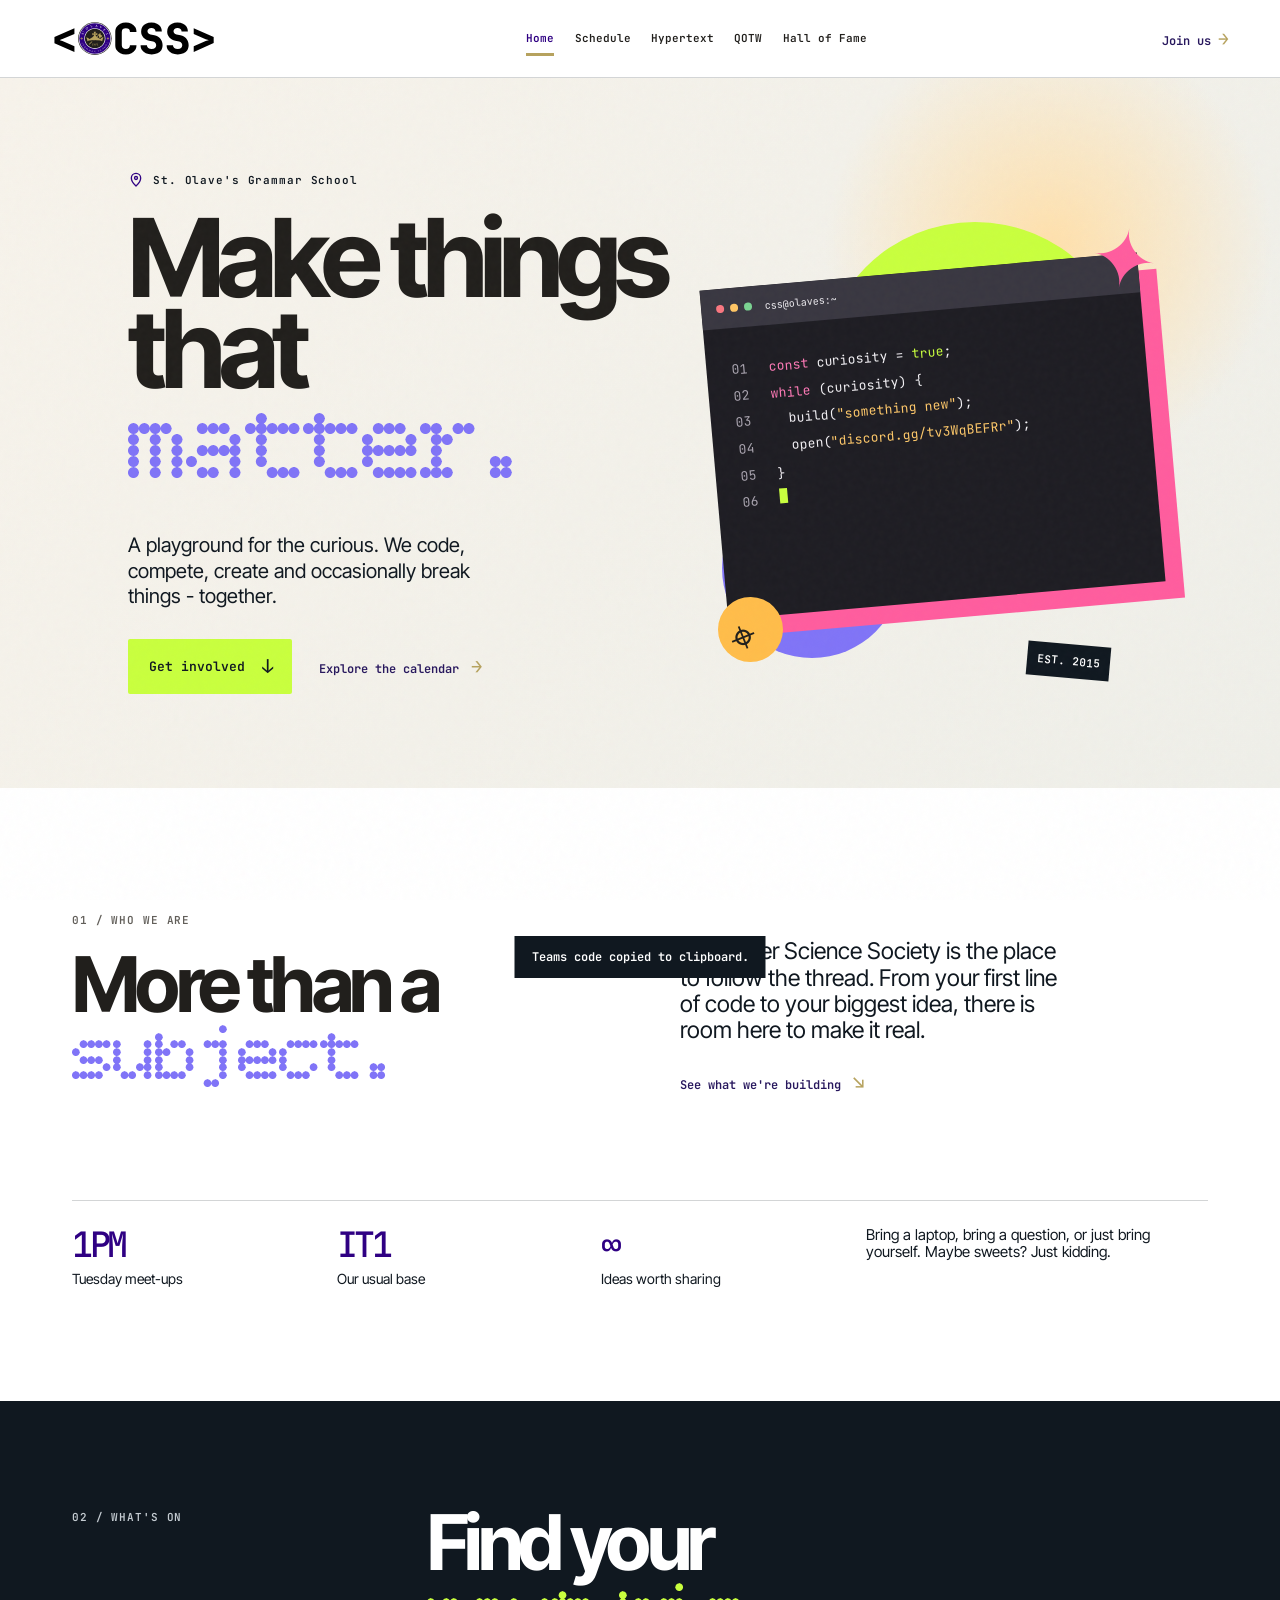
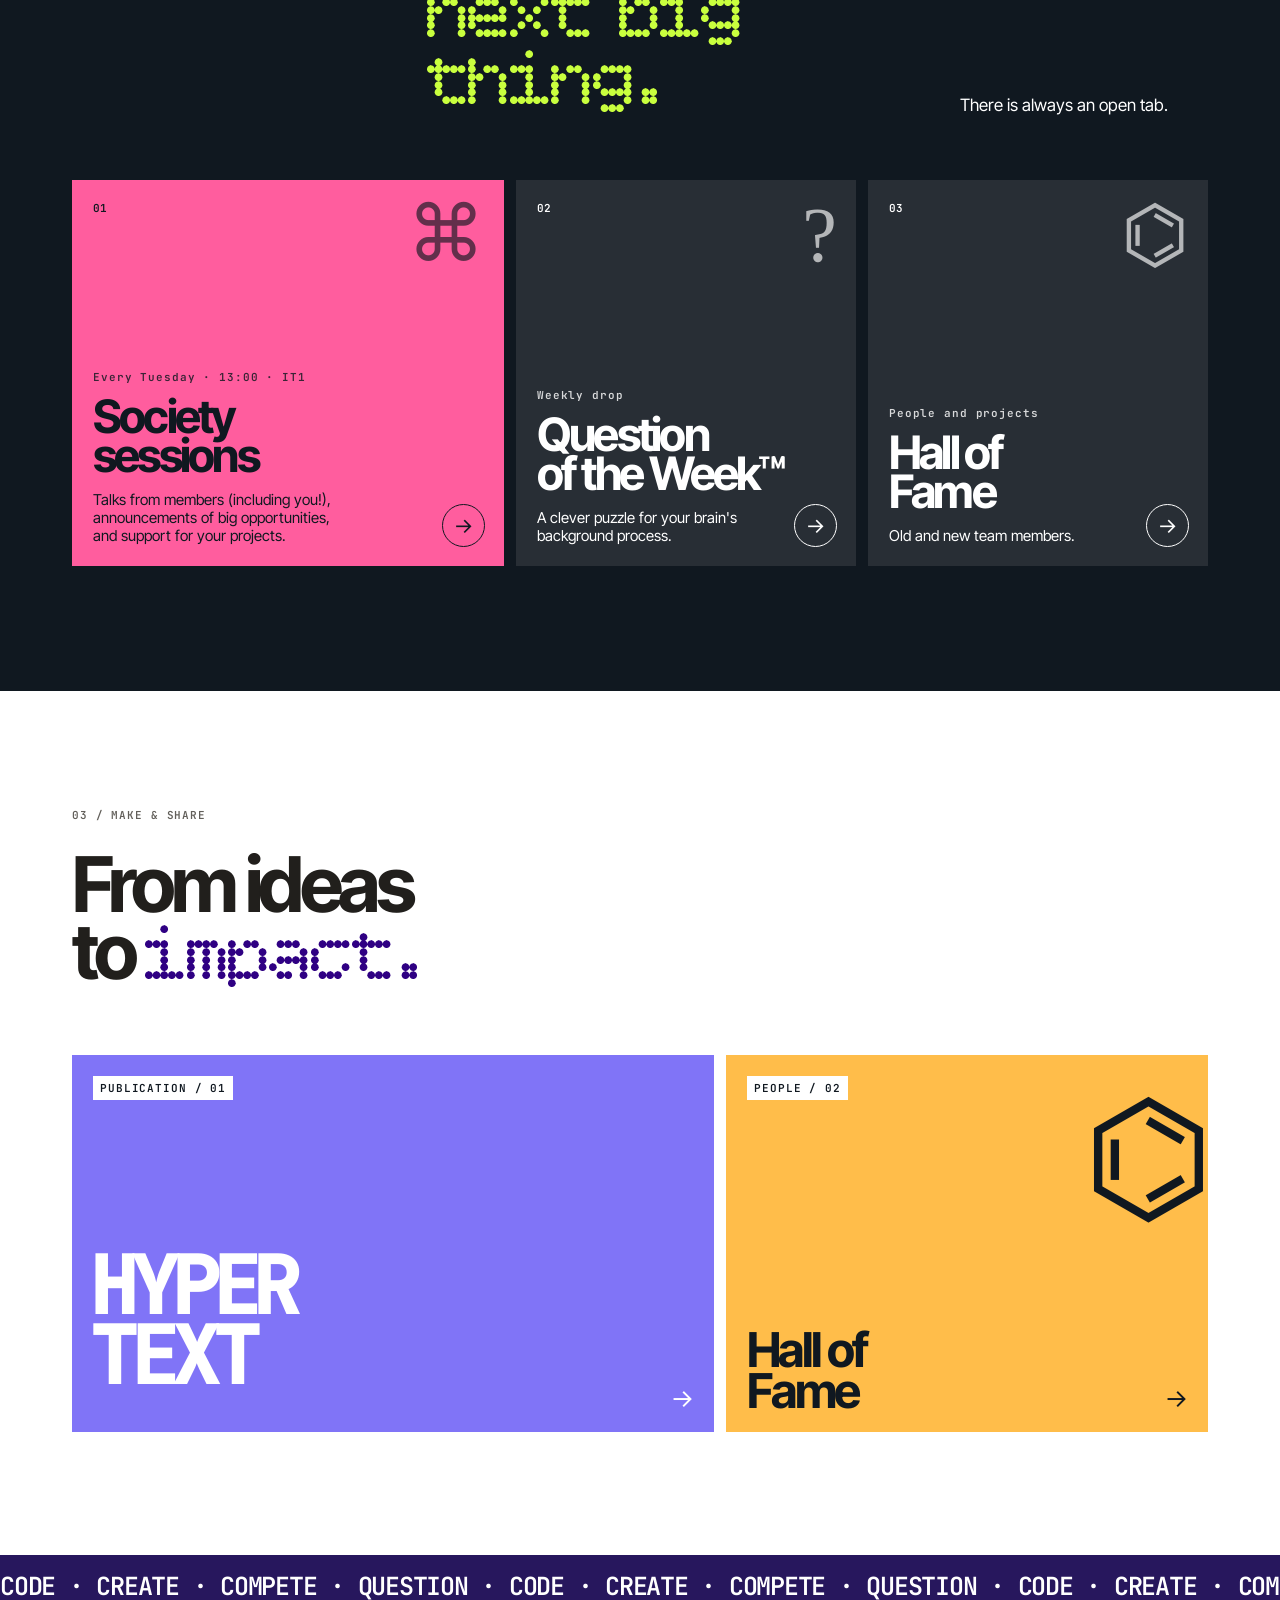
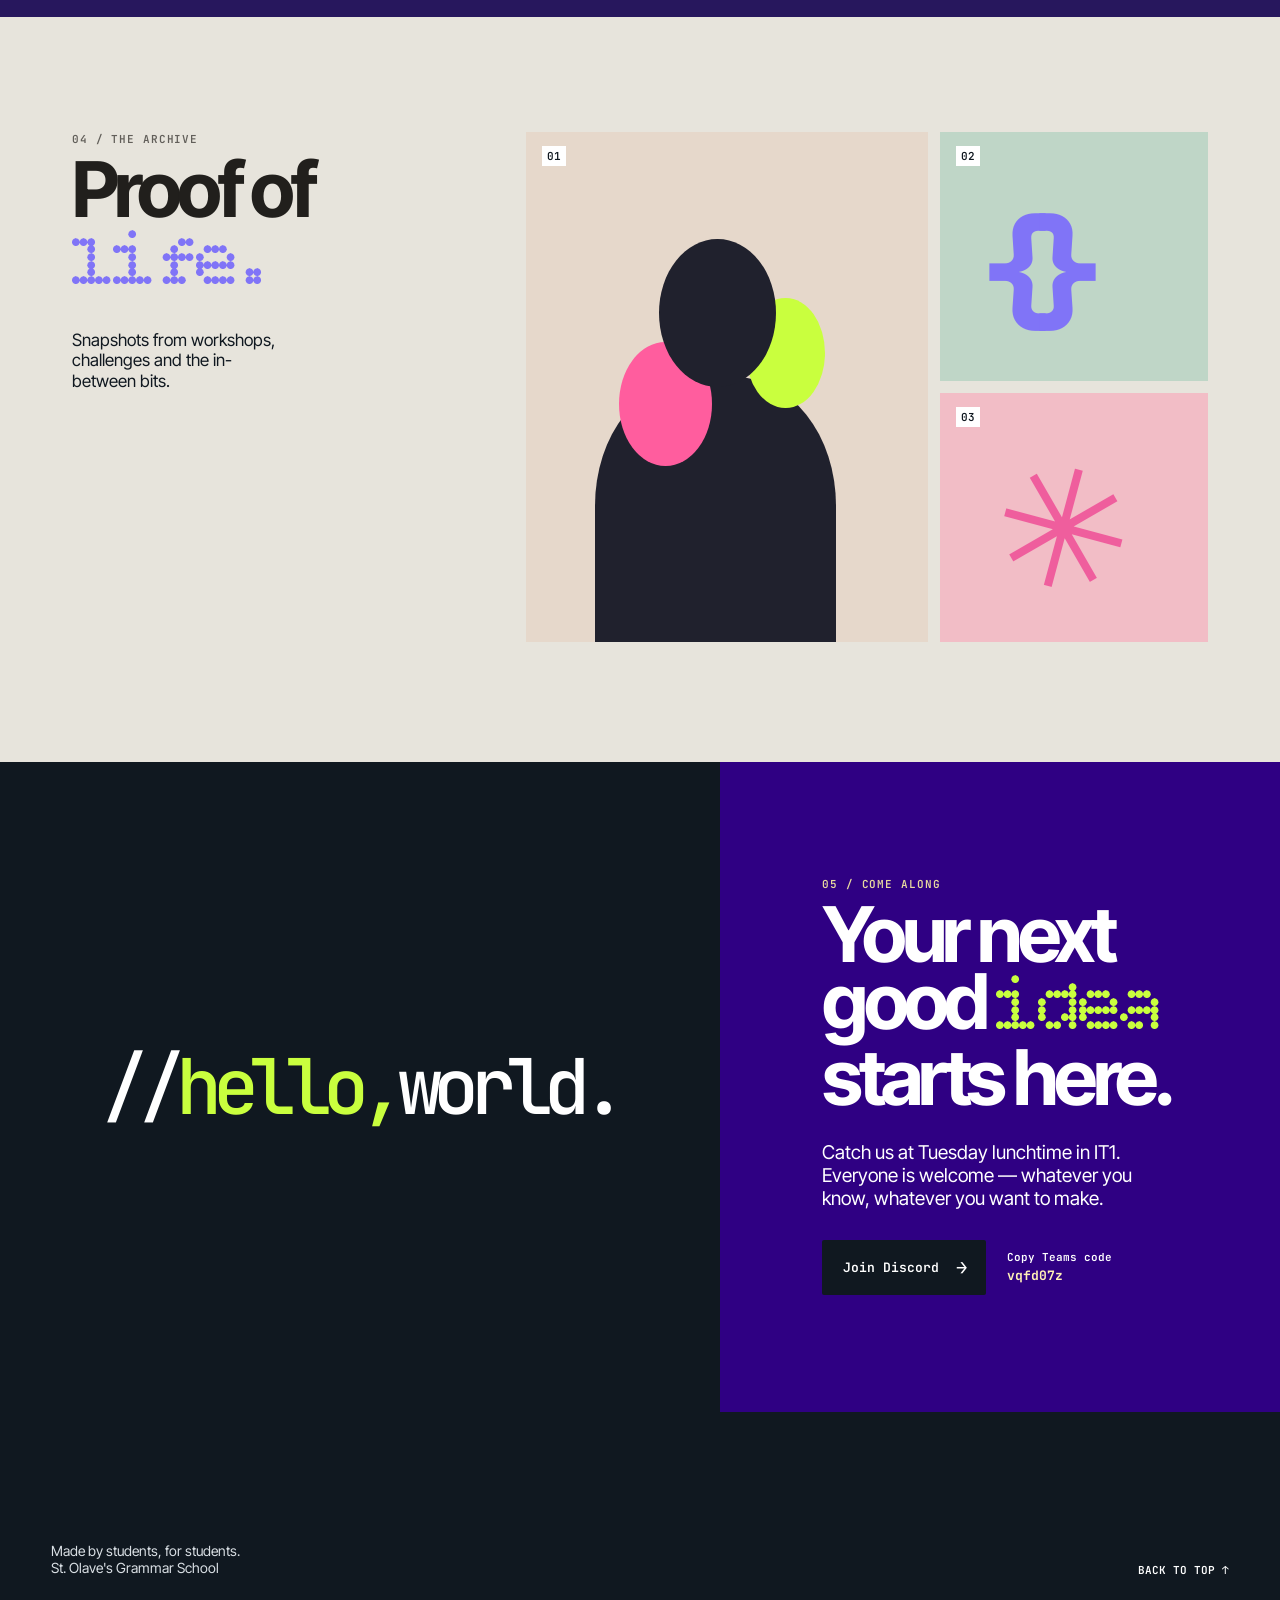
==== commit dd5210e5: "Quick style and bugfixes, update stale content." ====
--- a/index.html
+++ b/index.html
@@ -7,7 +7,7 @@
   <title>Computer Science Society — St. Olave's</title>
   <link rel="preconnect" href="https://fonts.googleapis.com">
   <link rel="preconnect" href="https://fonts.gstatic.com" crossorigin>
-  <link href="https://fonts.googleapis.com/css2?family=Inter+Tight:ital,wght@0,400;0,500;0,600;0,700;0,800;1,400;1,600&family=JetBrains+Mono:wght@400;500;600&display=swap" rel="stylesheet">
+  <link href="https://fonts.googleapis.com/css2?family=Inter+Tight:ital,wght@0,400;0,500;0,600;0,700;0,800;1,400;1,600&family=Bitcount+Single:wght@400&family=JetBrains+Mono:wght@400;500;600&display=swap" rel="stylesheet">
   <link rel="stylesheet" href="style.css">
 </head>
 <body>
@@ -30,7 +30,7 @@
       </div>
       <div class="hero-art" aria-label="Decorative computer science terminal illustration">
         <div class="orb orb-one"></div><div class="orb orb-two"></div>
-        <div class="window"><div class="window-bar"><span></span><span></span><span></span><small>css@olaves:~</small></div><div class="code-lines"><p><b>01</b> <span class="code-pink">const</span> curiosity = <span class="code-lime">true</span>;</p><p><b>02</b> <span class="code-pink">while</span> (curiosity) {</p><p><b>03</b> &nbsp;&nbsp;build(<span class="code-amber">"something new"</span>);</p><p><b>04</b> &nbsp;&nbsp;share_to(<span class="code-amber">"discord.gg/tv3WqBEFRr"</span>);</p><p><b>05</b> }</p><p class="typing"><b>06</b> <span></span></p></div></div>
+        <div class="window"><div class="window-bar"><span></span><span></span><span></span><small>css@olaves:~</small></div><div class="code-lines"><p><b>01</b> <span class="code-pink">const</span> curiosity = <span class="code-lime">true</span>;</p><p><b>02</b> <span class="code-pink">while</span> (curiosity) {</p><p><b>03</b> &nbsp;&nbsp;build(<span class="code-amber">"something new"</span>);</p><p><b>04</b> &nbsp;&nbsp;open(<span class="code-amber">"discord.gg/tv3WqBEFRr"</span>);</p><p><b>05</b> }</p><p class="typing"><b>06</b> <span></span></p></div></div>
         <div class="sticker sticker-star">✦</div><div class="sticker sticker-cursor">⌖</div><div class="sticker sticker-tag">EST. 2015</div>
       </div>
     </section>
--- a/style.css
+++ b/style.css
@@ -99,8 +99,9 @@
 .hero-copy { position: relative; z-index: 2; }
 .eyebrow { display: flex; align-items: center; gap: 9px; margin-bottom: 25px; color: var(--ink); }
 .location-pin { width: 16px; height: 16px; flex: 0 0 16px; fill: none; stroke: var(--school-purple); stroke-width: 2; stroke-linecap: round; stroke-linejoin: round; }
-h1 { margin: 0; font-size: clamp(64px, 8.5vw, 142px); line-height: 0.83; letter-spacing: -0.075em; }
-h1 em, h2 em { font-family: Georgia, serif; font-weight: 400; letter-spacing: -0.1em; }
+h1 { margin: 0; font-size: clamp(64px, 8.5vw, 142px); line-height: 0.83; letter-spacing: -0.065em; }
+h1 em, h2 em { margin-inline-start: 0.16em; font-family: "Bitcount Single", monospace; font-weight: 400; font-style: normal; letter-spacing: -0.06em; word-spacing: -0.2em; }
+h1 br + em, h2 br + em { display: inline-block; margin-top: 0.12em; margin-inline-start: 0; }
 .hero h1 em { color: var(--violet); }
 .hero-text { max-width: 380px; margin: 36px 0 29px; color: var(--ink); font-size: 20px; line-height: 1.27; }
 .hero-actions { display: flex; align-items: center; gap: 27px; }
@@ -145,7 +146,7 @@
 /* Home content */
 .intro { padding-top: 125px; padding-bottom: 113px; }
 .intro-grid { display: grid; grid-template-columns: 1fr 1fr; gap: 7%; align-items: end; }
-.intro h2, .section-heading h2, .gallery h2, .join h2 { margin: 0; font-size: clamp(52px, 6vw, 86px); line-height: 0.87; letter-spacing: -0.07em; }
+.intro h2, .section-heading h2, .gallery h2, .join h2 { margin: 0; font-size: clamp(52px, 6vw, 86px); line-height: 0.87; letter-spacing: -0.06em; }
 .intro h2 em, .gallery h2 em { color: var(--violet); }
 .large-copy { max-width: 400px; margin: 0 0 27px; color: var(--ink); font-size: 23px; line-height: 1.14; }
 .stat-row { margin-top: 105px; padding-top: 20px; display: grid; grid-template-columns: repeat(3, 1fr) 1.4fr; gap: 20px; border-top: 1px solid var(--line); }
@@ -163,7 +164,7 @@
 .event-icon { position: absolute; top: 16px; right: 19px; opacity: 0.65; font: 78px/1 Georgia, serif; }
 .event-info { position: relative; z-index: 1; margin-top: auto; }
 .event-label { margin-bottom: 13px; color: inherit; opacity: 0.82; }
-.event-card h3 { margin: 0 0 16px; font-size: clamp(34px, 3.6vw, 55px); line-height: 0.84; letter-spacing: -0.07em; }
+.event-card h3 { margin: 0 0 16px; font-size: clamp(34px, 3.6vw, 55px); line-height: 0.84; letter-spacing: -0.06em; }
 .event-card p:not(.event-label) { max-width: 240px; margin: 0; font-size: 15px; line-height: 1.2; }
 .round-arrow, .row-link { display: grid; place-items: center; width: 43px; height: 43px; border: 1px solid currentColor; border-radius: 50%; font-size: 21px; transition: 0.2s; }
 .round-arrow { position: absolute; right: 19px; bottom: 19px; }
@@ -177,7 +178,7 @@
 .project-card:hover { transform: translateY(-6px); }.project-type { position: relative; z-index: 1; display: inline-block; padding: 5px 7px; background: var(--white); color: var(--ink); }
 .project-arrow { position: absolute; right: 20px; bottom: 19px; font-size: 25px; }
 .hypertext { background: var(--violet); color: var(--white); }.pixel-word { position: absolute; bottom: 42px; left: 18px; color: var(--white); font: 800 clamp(55px, 6.5vw, 95px)/0.84 "JetBrains Mono", monospace; letter-spacing: -0.11em; }
-.fame h3 { position: absolute; bottom: 52px; left: 21px; margin: 0; font-size: 48px; line-height: 0.85; letter-spacing: -0.07em; }
+.fame h3 { position: absolute; bottom: 52px; left: 21px; margin: 0; font-size: 48px; line-height: 0.85; letter-spacing: -0.06em; }
 .fame { background: var(--amber); color: var(--ink); }.laurel { position: absolute; top: 15px; right: -6px; font: 150px Georgia, serif; }.fame h3 { bottom: 20px; }
 
 /* Marquee and gallery */
@@ -208,16 +209,16 @@
 .page-hero > p:not(.section-index), .fame-hero > p:not(.section-index) { max-width: 375px; margin: 31px 0; color: var(--ink); font-size: 22px; line-height: 1.15; }
 .page-note { position: absolute; right: 32px; bottom: 75px; padding-left: 15px; border-left: 2px solid var(--school-gold); color: var(--ink); font: 600 12px/1.55 "JetBrains Mono", monospace; }.page-note span { float: left; margin-right: 9px; color: var(--school-purple); font-size: 22px; }
 .calendar { padding-bottom: 120px; }.calendar-head { display: flex; align-items: baseline; justify-content: space-between; padding: 18px 0; border-top: 1px solid var(--ink); }.calendar-head p:last-child { color: var(--ink); font-size: 15px; }
-.calendar-list article { min-height: 170px; display: grid; grid-template-columns: 115px 1fr 1fr 70px; align-items: center; gap: 20px; border-top: 1px solid var(--line); }.calendar-list article:last-child { border-bottom: 1px solid var(--line); }.calendar-list time { color: var(--school-purple); font-family: "JetBrains Mono", monospace; }.calendar-list time b { display: block; font-size: 55px; line-height: 0.8; letter-spacing: -0.11em; }.calendar-list time span { font-size: 11px; }.calendar-list h2 { margin: 0; color: var(--charcoal); font-size: 44px; line-height: 0.82; letter-spacing: -0.07em; }.calendar-list p:not(.event-label) { max-width: 230px; color: var(--ink); font-size: 16px; line-height: 1.2; }.row-link { color: var(--school-purple); }
+.calendar-list article { min-height: 170px; display: grid; grid-template-columns: 115px 1fr 1fr 70px; align-items: center; gap: 20px; border-top: 1px solid var(--line); }.calendar-list article:last-child { border-bottom: 1px solid var(--line); }.calendar-list time { color: var(--school-purple); font-family: "JetBrains Mono", monospace; }.calendar-list time b { display: block; font-size: 55px; line-height: 0.8; letter-spacing: -0.11em; }.calendar-list time span { font-size: 11px; }.calendar-list h2 { margin: 0; color: var(--charcoal); font-size: 44px; line-height: 0.82; letter-spacing: -0.06em; }.calendar-list p:not(.event-label) { max-width: 230px; color: var(--ink); font-size: 16px; line-height: 1.2; }.row-link { color: var(--school-purple); }
 
 /* Question of the week */
 .qotw-main { min-height: 710px; display: flex; flex-direction: column; align-items: center; padding: 80px 32px 110px; background: var(--soft); }
 .question-card { position: relative; width: 100%; max-width: 790px; padding: clamp(35px, 7vw, 80px); background: var(--white); border: 2px solid var(--school-purple-dark); box-shadow: 18px 18px 0 var(--school-purple); }.question-card .section-index span { color: var(--school-purple); }.question-card h1 { margin: 55px 0 30px; font-size: clamp(55px, 8vw, 110px); line-height: 0.82; }.question-card h1 em { color: var(--violet); }.qotw-prompt { max-width: 580px; color: var(--ink); font-size: clamp(21px, 3vw, 31px); line-height: 1.06; }.hint { margin: 28px 0 0; color: #555d63; font: 600 12px "JetBrains Mono", monospace; }.submission-instructions { max-width: 580px; margin: 25px 0 0; padding-top: 20px; border-top: 1px solid var(--line); color: var(--ink); font-size: 16px; line-height: 1.35; }.submission-link { margin-top: 24px; }
 .data-status { grid-column: 1 / -1; margin: 30px 0; color: #555d63; font: 600 12px/1.5 "JetBrains Mono", monospace; }.data-error { color: #8a173e; }
-.qotw-archive { width: 100%; max-width: 790px; margin-top: 72px; }.past-toggle { width: 100%; display: flex; align-items: center; justify-content: space-between; padding: 18px 0; border: 0; border-top: 2px solid var(--ink); border-bottom: 1px solid var(--line); background: transparent; color: var(--ink); font: 600 13px "JetBrains Mono", monospace; cursor: pointer; }.past-toggle:hover, .past-toggle:focus-visible { color: var(--school-purple); }.past-toggle b { color: var(--school-purple); font-size: 20px; }.past-questions[hidden] { display: none; }.past-question { padding: 45px 0; border-bottom: 1px solid var(--line); }.past-question h2 { margin: 20px 0; color: var(--charcoal); font-size: clamp(36px, 5vw, 58px); line-height: 0.9; letter-spacing: -0.06em; }.past-question h2 em { color: var(--violet); }.past-question-prompt { max-width: 650px; margin-bottom: 0; color: var(--ink); font-size: 21px; line-height: 1.2; }.archive-link { display: inline-block; margin-top: 24px; color: var(--school-purple-dark); font: 600 13px "JetBrains Mono", monospace; text-decoration: underline; text-underline-offset: 4px; }
+.qotw-archive { width: 100%; max-width: 790px; margin-top: 72px; }.past-toggle { width: 100%; display: flex; align-items: center; justify-content: space-between; padding: 18px 0; border: 0; border-top: 2px solid var(--ink); border-bottom: 1px solid var(--line); background: transparent; color: var(--ink); font: 600 13px "JetBrains Mono", monospace; cursor: pointer; }.past-toggle:hover, .past-toggle:focus-visible { color: var(--school-purple); }.past-toggle b { color: var(--school-purple); font-size: 20px; }.past-questions[hidden] { display: none; }.past-question { padding: 45px 0; border-bottom: 1px solid var(--line); }.past-question h2 { margin: 20px 0; color: var(--charcoal); font-size: clamp(36px, 5vw, 58px); line-height: 0.9; letter-spacing: -0.05em; }.past-question h2 em { color: var(--violet); }.past-question-prompt { max-width: 650px; margin-bottom: 0; color: var(--ink); font-size: 21px; line-height: 1.2; }.archive-link { display: inline-block; margin-top: 24px; color: var(--school-purple-dark); font: 600 13px "JetBrains Mono", monospace; text-decoration: underline; text-underline-offset: 4px; }
 
 /* Hypertext */
-.hyper-hero { min-height: 480px; padding: 75px max(32px, calc((100vw - 1136px) / 2)) 65px; background: var(--pink); color: var(--ink); }.hyper-hero h1 { margin: 60px 0 30px; font: 800 clamp(76px, 12vw, 180px)/0.7 "JetBrains Mono", monospace; letter-spacing: -0.14em; }.hyper-hero h1 em { color: var(--white); font-style: normal; }.hyper-hero > p:last-child { max-width: 280px; color: var(--ink); font-size: 20px; }.article-grid { padding-top: 90px; padding-bottom: 45px; display: grid; grid-template-columns: 1.15fr 1fr; gap: 13px; }.article-card { min-height: 345px; display: flex; flex-direction: column; justify-content: space-between; padding: 24px; }.article-card > span, .article-card > p { display: inline-block; width: max-content; margin: 0; padding: 4px 6px; background: var(--white); color: var(--ink); font: 600 11px "JetBrains Mono", monospace; }.article-card h2 { margin: 20px 0; font-size: clamp(33px, 4vw, 57px); line-height: 0.83; letter-spacing: -0.06em; }.a-one { grid-row: span 2; background: var(--violet); color: var(--white); }.a-two { background: var(--acid); color: var(--ink); }.a-three { background: var(--amber); color: var(--ink); }.publication-cta { padding-top: 25px; padding-bottom: 110px; display: flex; align-items: center; justify-content: space-between; border-top: 1px solid var(--ink); }.publication-cta p { margin: 0; color: var(--ink); font-size: 22px; }
+.hyper-hero { min-height: 480px; padding: 75px max(32px, calc((100vw - 1136px) / 2)) 65px; background: var(--pink); color: var(--ink); }.hyper-hero h1 { margin: 60px 0 30px; font: 800 clamp(76px, 12vw, 180px)/0.7 "JetBrains Mono", monospace; letter-spacing: -0.14em; }.hyper-hero h1 em { color: var(--white); font-style: normal; }.hyper-hero > p:last-child { max-width: 280px; color: var(--ink); font-size: 20px; }.article-grid { padding-top: 90px; padding-bottom: 45px; display: grid; grid-template-columns: 1.15fr 1fr; gap: 13px; }.article-card { min-height: 345px; display: flex; flex-direction: column; justify-content: space-between; padding: 24px; }.article-card > span, .article-card > p { display: inline-block; width: max-content; margin: 0; padding: 4px 6px; background: var(--white); color: var(--ink); font: 600 11px "JetBrains Mono", monospace; }.article-card h2 { margin: 20px 0; font-size: clamp(33px, 4vw, 57px); line-height: 0.83; letter-spacing: -0.05em; }.a-one { grid-row: span 2; background: var(--violet); color: var(--white); }.a-two { background: var(--acid); color: var(--ink); }.a-three { background: var(--amber); color: var(--ink); }.publication-cta { padding-top: 25px; padding-bottom: 110px; display: flex; align-items: center; justify-content: space-between; border-top: 1px solid var(--ink); }.publication-cta p { margin: 0; color: var(--ink); font-size: 22px; }
 
 /* Hypertext edition archive */
 .hypertext-main { background: var(--white); }
@@ -227,10 +228,10 @@
 .latest-section, .past-editions { padding-top: 115px; padding-bottom: 0; }.past-editions { padding-bottom: 120px; }.edition-heading { display: flex; align-items: baseline; justify-content: space-between; margin-bottom: 26px; border-top: 1px solid var(--ink); padding-top: 18px; }.edition-heading .section-index { margin: 0; }.edition-heading > p:last-child { margin: 0; color: var(--ink); font-size: 15px; }
 .latest-edition { min-height: 500px; display: grid; grid-template-columns: minmax(260px, 0.8fr) 1.2fr; background: var(--soft); }.edition-cover { position: relative; display: flex; align-items: flex-end; overflow: hidden; padding: 30px; background: var(--school-purple); color: var(--white); }.edition-cover.has-image { padding: 0; background: transparent; }.edition-cover-image { display: block; width: 100%; height: 100%; object-fit: cover; }.edition-cover span { font: 800 clamp(46px, 6.4vw, 93px)/0.84 "JetBrains Mono", monospace; letter-spacing: -0.12em; }.edition-cover strong { position: absolute; top: 22px; right: 24px; color: var(--school-gold); font: 600 20px "JetBrains Mono", monospace; }
 .latest-details { display: flex; flex-direction: column; align-items: flex-start; padding: clamp(34px, 6vw, 78px); color: var(--ink); }.latest-details .section-index { margin-bottom: 28px; color: var(--school-purple); }.latest-details h1 { color: var(--charcoal); font-size: clamp(58px, 7vw, 104px); line-height: 0.84; }.edition-published { margin: 18px 0 0; color: var(--school-purple-dark); font: 600 12px "JetBrains Mono", monospace; }.edition-description { max-width: 440px; margin: 28px 0 0; color: var(--ink); font-size: 21px; line-height: 1.2; }.edition-contents { width: 100%; margin: 29px 0 28px; padding: 18px 0 0; border-top: 1px solid var(--line); list-style: none; }.edition-contents li { padding: 5px 0; font: 600 13px "JetBrains Mono", monospace; }.edition-contents li::before { content: "— "; color: var(--school-gold); }.edition-link { margin-top: 0; }
-.editions-list { border-top: 1px solid var(--ink); }.past-edition { min-height: 122px; display: grid; grid-template-columns: 80px 1fr 1fr auto; align-items: center; gap: 20px; padding: 18px 0; border-bottom: 1px solid var(--line); }.past-edition > span { color: var(--school-purple); font: 600 18px "JetBrains Mono", monospace; }.past-edition h2 { margin: 0; color: var(--charcoal); font-size: clamp(30px, 4vw, 48px); line-height: 0.9; letter-spacing: -0.06em; }.past-edition > p { margin: 0; color: var(--ink); font-size: 16px; }.past-edition .archive-link { margin: 0; white-space: nowrap; }
+.editions-list { border-top: 1px solid var(--ink); }.past-edition { min-height: 122px; display: grid; grid-template-columns: 80px 1fr 1fr auto; align-items: center; gap: 20px; padding: 18px 0; border-bottom: 1px solid var(--line); }.past-edition > span { color: var(--school-purple); font: 600 18px "JetBrains Mono", monospace; }.past-edition h2 { margin: 0; color: var(--charcoal); font-size: clamp(30px, 4vw, 48px); line-height: 0.9; letter-spacing: -0.05em; }.past-edition > p { margin: 0; color: var(--ink); font-size: 16px; }.past-edition .archive-link { margin: 0; white-space: nowrap; }
 
 /* Hall of fame */
-.fame-list { padding-bottom: 120px; display: grid; grid-template-columns: repeat(3, 1fr); gap: 13px; }.fame-list article { position: relative; min-height: 400px; overflow: hidden; padding: 19px; background: var(--ink); color: var(--white); }.fame-list article > span { position: relative; z-index: 2; padding: 4px 6px; background: var(--white); color: var(--ink); font: 600 11px "JetBrains Mono", monospace; }.portrait { position: absolute; top: 48px; right: 0; width: 72%; height: 64%; display: grid; place-items: center; font: 240px Georgia, serif; }.p-one { background: var(--acid); color: var(--ink); }.p-two { background: var(--violet); color: var(--white); }.p-three { background: var(--amber); color: var(--ink); }.fame-list h2 { position: absolute; z-index: 2; bottom: 45px; left: 19px; margin: 0; font-size: 40px; line-height: 0.83; letter-spacing: -0.07em; text-shadow: 0 2px 10px var(--ink); }.fame-list article > p { position: absolute; z-index: 2; bottom: 17px; margin: 0; font-size: 13px; }
+.fame-list { padding-bottom: 120px; display: grid; grid-template-columns: repeat(3, 1fr); gap: 13px; }.fame-list article { position: relative; min-height: 400px; overflow: hidden; padding: 19px; background: var(--ink); color: var(--white); }.fame-list article > span { position: relative; z-index: 2; padding: 4px 6px; background: var(--white); color: var(--ink); font: 600 11px "JetBrains Mono", monospace; }.portrait { position: absolute; top: 48px; right: 0; width: 72%; height: 64%; display: grid; place-items: center; font: 240px Georgia, serif; }.p-one { background: var(--acid); color: var(--ink); }.p-two { background: var(--violet); color: var(--white); }.p-three { background: var(--amber); color: var(--ink); }.fame-list h2 { position: absolute; z-index: 2; bottom: 45px; left: 19px; margin: 0; font-size: 40px; line-height: 0.83; letter-spacing: -0.06em; text-shadow: 0 2px 10px var(--ink); }.fame-list article > p { position: absolute; z-index: 2; bottom: 17px; margin: 0; font-size: 13px; }
 .fame-list h2 { width: max-content; padding: 5px 8px; background: var(--ink); color: var(--white); text-shadow: none; }
 
 @media (max-width: 1050px) {
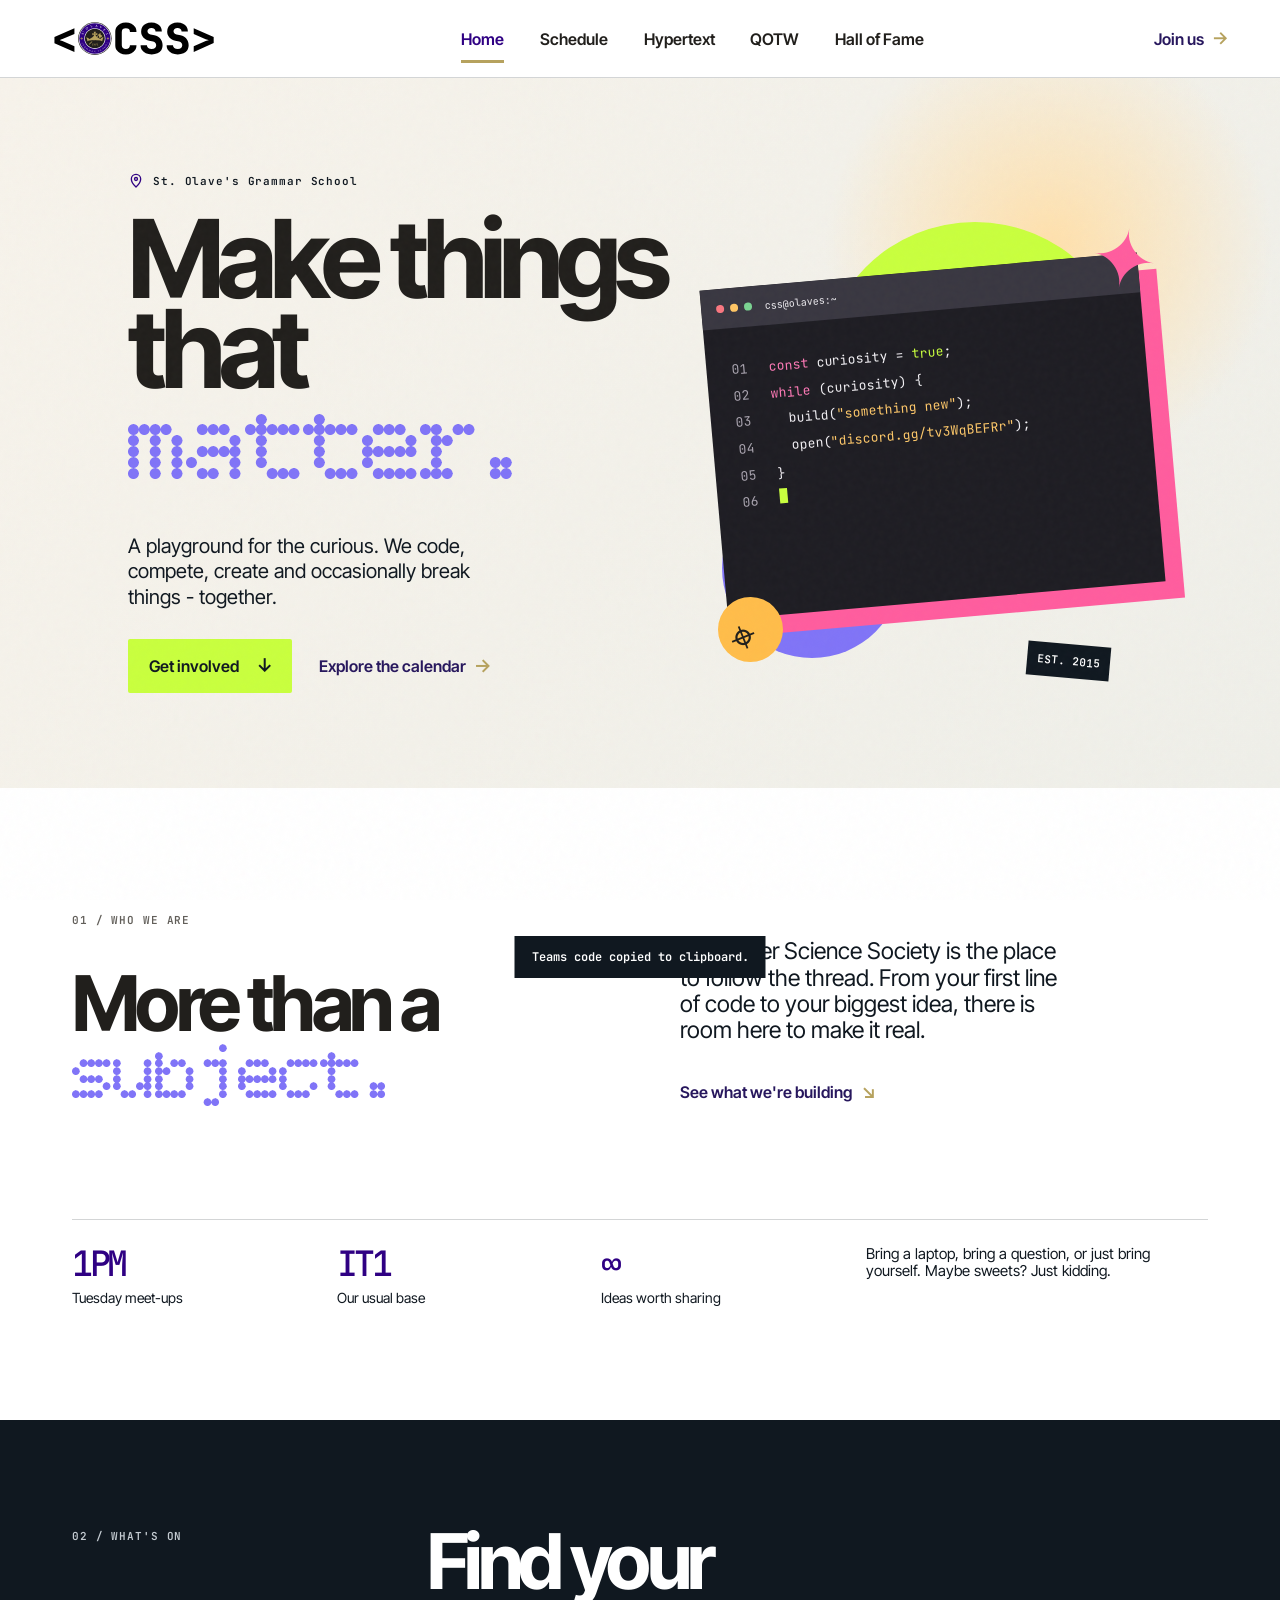
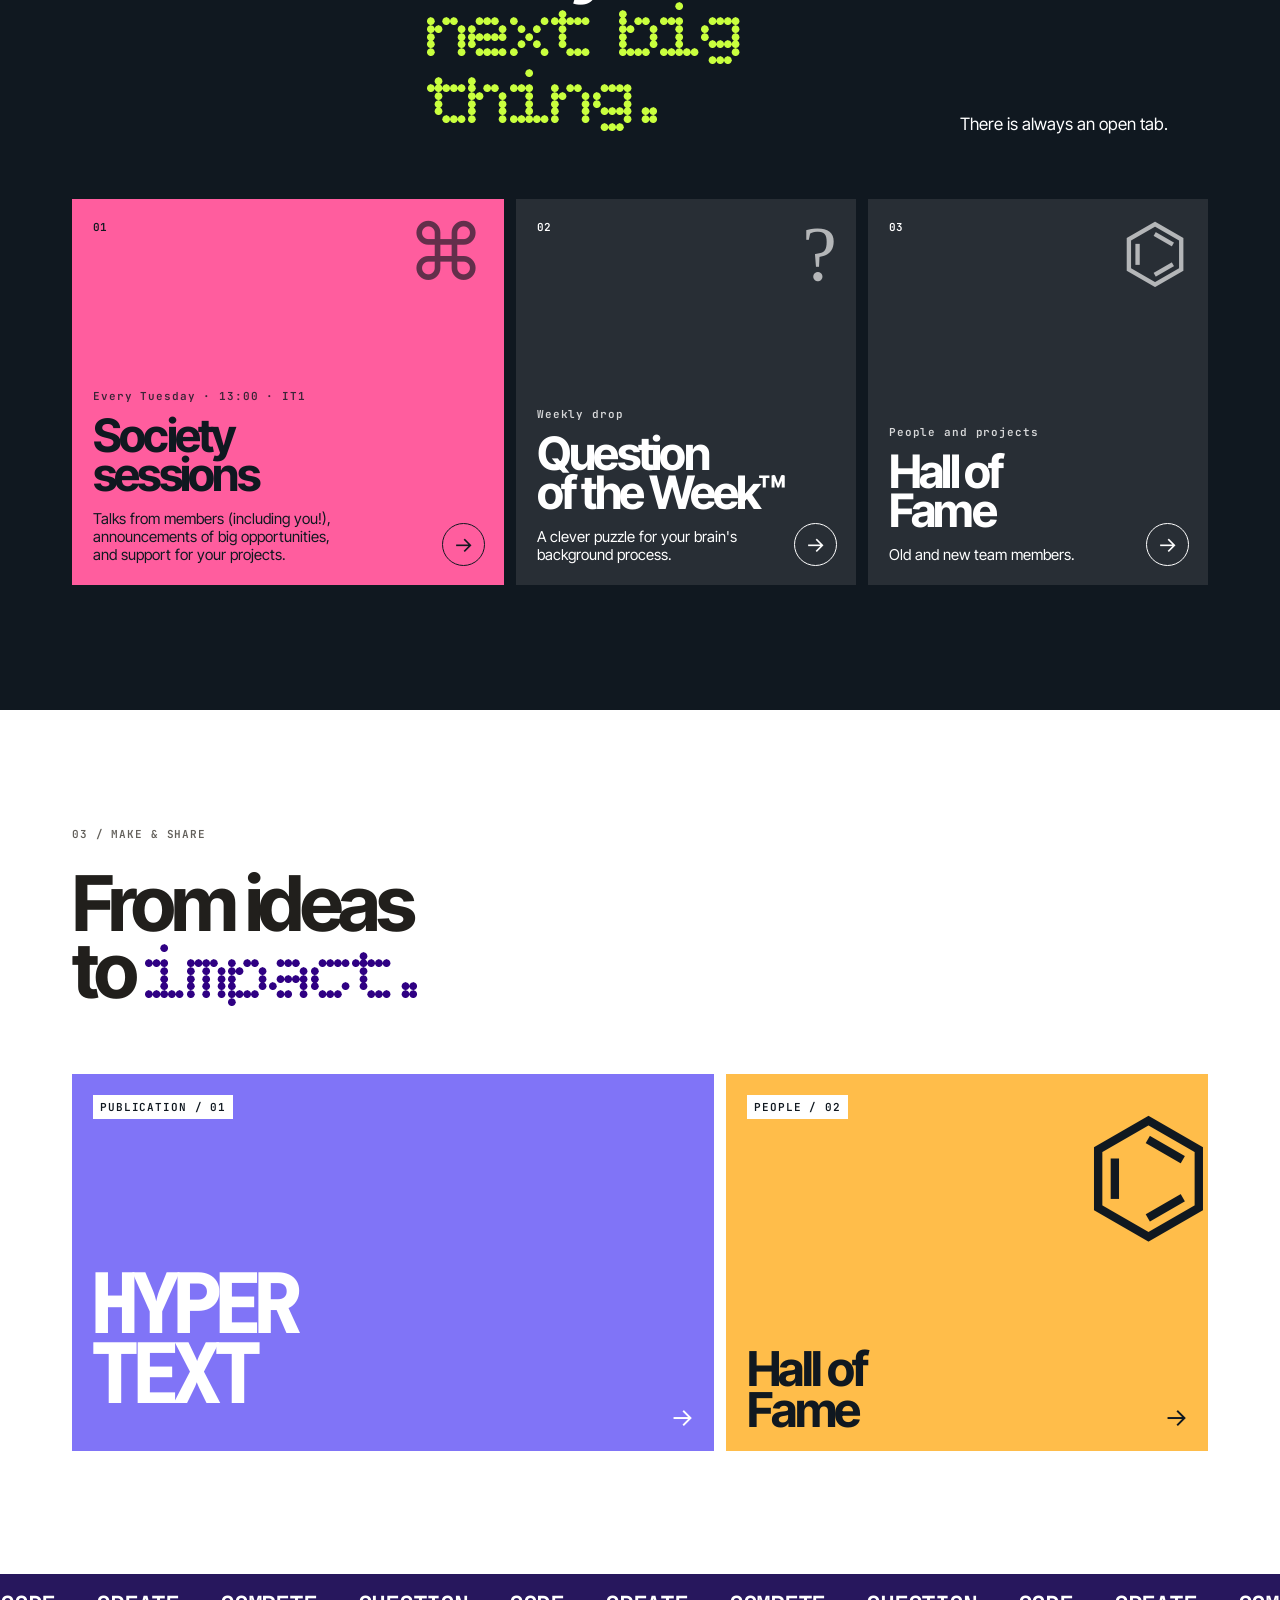
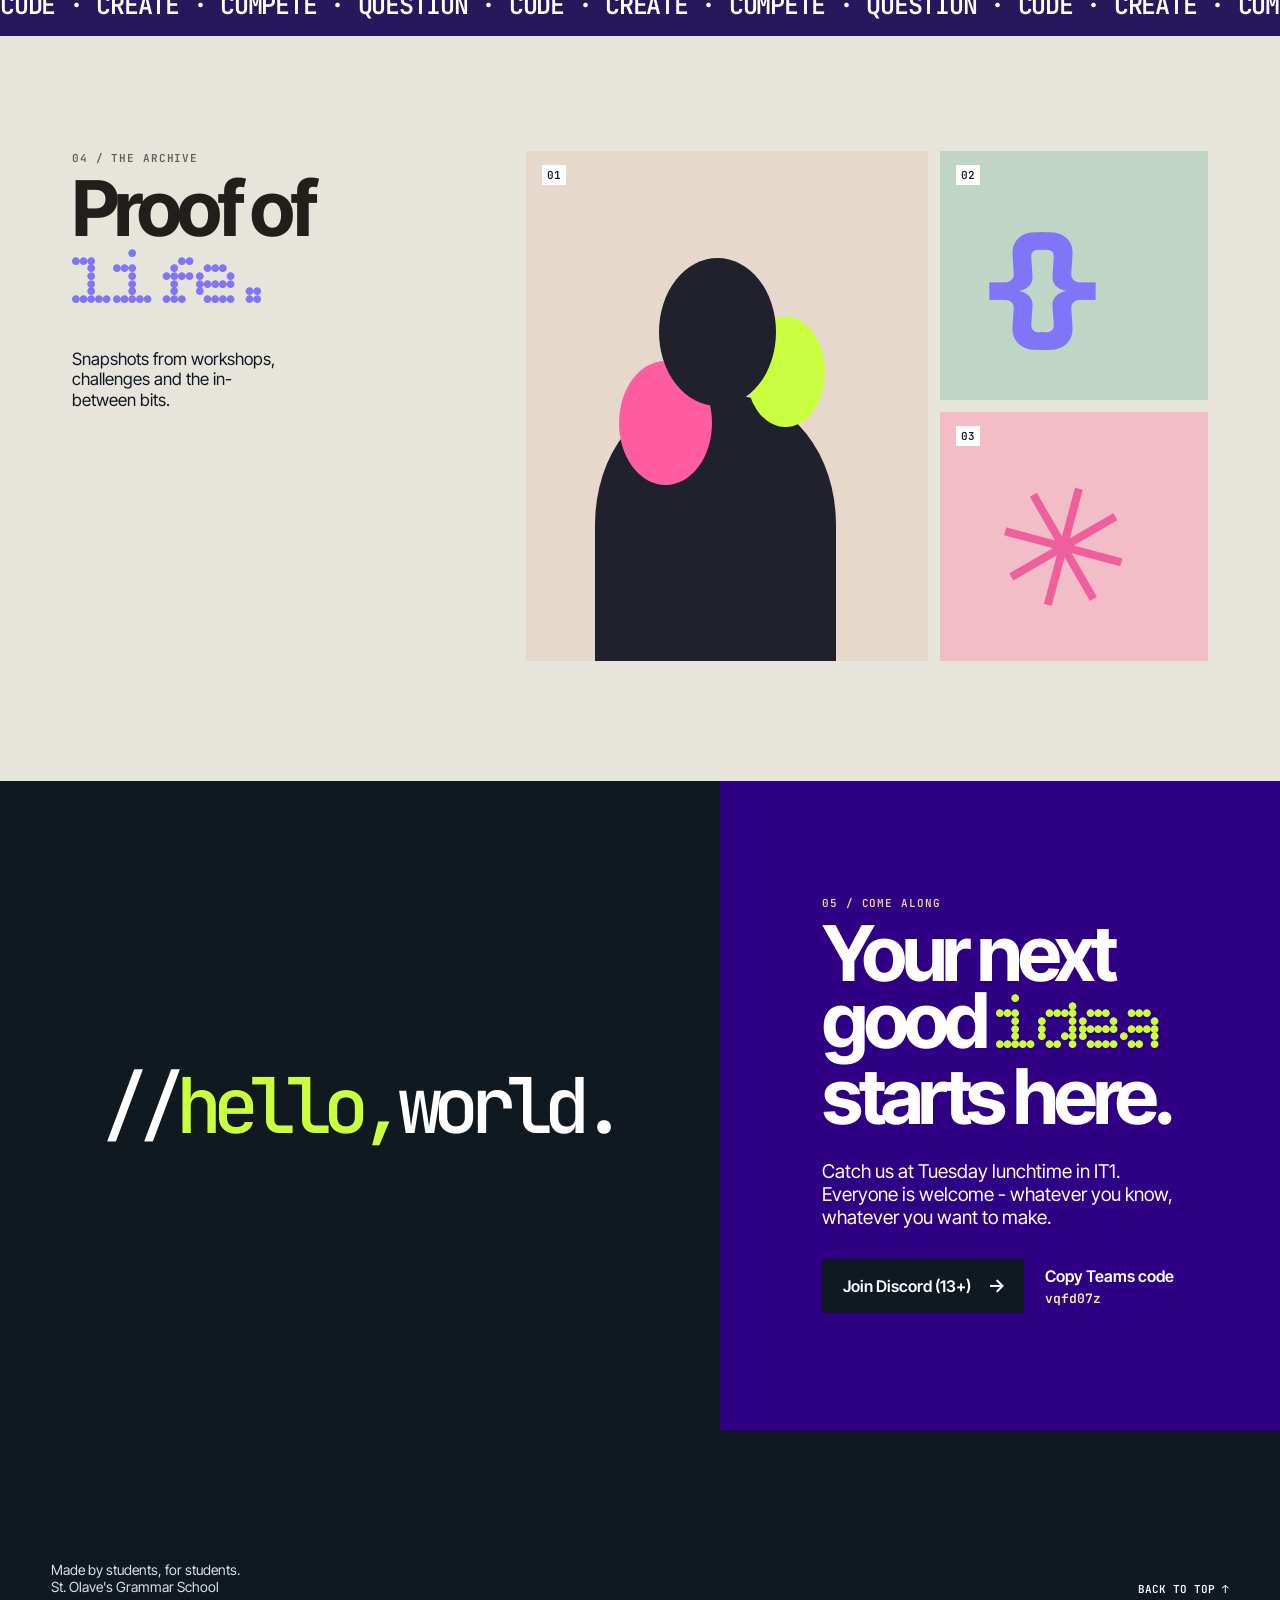
==== commit 521893c3: "yet another change thingy i think, i make nicer" ====
--- a/index.html
+++ b/index.html
@@ -13,9 +13,9 @@
 <body>
   <div class="noise" aria-hidden="true"></div>
   <header id="top" class="site-header">
-    <a class="brand" href="index.html" aria-label="St. Olave's Computer Science Society home"><img src="Assets/Logo.svg" alt="St. Olave's Computer Science Society"></a>
+    <a class="brand" href="./" aria-label="St. Olave's Computer Science Society home"><img src="Assets/Logo.svg" alt="St. Olave's Computer Science Society"></a>
     <nav class="desktop-nav" aria-label="Main navigation">
-      <a href="index.html" aria-current="page">Home</a><a href="schedule.html">Schedule</a><a href="hypertext.html">Hypertext</a><a href="qotw.html">QOTW</a><a href="hall-of-fame.html">Hall of Fame</a>
+      <a href="./" aria-current="page">Home</a><a href="schedule">Schedule</a><a href="hypertext">Hypertext</a><a href="qotw">QOTW</a><a href="hall-of-fame">Hall of Fame</a>
     </nav>
     <a class="header-cta" href="#join">Join us <span>→</span></a>
     <button class="menu-button" type="button" aria-label="Open navigation" aria-expanded="false"><i></i><i></i></button>
@@ -24,9 +24,9 @@
     <section class="hero" aria-labelledby="hero-title">
       <div class="hero-copy">
         <p class="eyebrow"><svg class="location-pin" viewBox="0 0 24 24" aria-hidden="true"><path d="M12 21s7-6.1 7-12A7 7 0 0 0 5 9c0 5.9 7 12 7 12Z"></path><circle cx="12" cy="9" r="2.25"></circle></svg> St. Olave's Grammar School</p>
-        <h1 id="hero-title">Make things<br>that <em>matter.</em></h1>
+        <h1 id="hero-title">Make things<br>that &nbsp;<em>matter.</em></h1>
         <p class="hero-text">A playground for the curious. We code, compete, create and occasionally break things - together.</p>
-        <div class="hero-actions"><a class="button button-acid" href="#join">Get involved <span>↓</span></a><a class="text-link" href="schedule.html">Explore the calendar <span>→</span></a></div>
+        <div class="hero-actions"><a class="button button-acid" href="#join">Get involved <span>↓</span></a><a class="text-link" href="schedule">Explore the calendar <span>→</span></a></div>
       </div>
       <div class="hero-art" aria-label="Decorative computer science terminal illustration">
         <div class="orb orb-one"></div><div class="orb orb-two"></div>
@@ -43,21 +43,21 @@
       <div class="section-wrap">
         <div class="section-heading"><p class="section-index">02 / WHAT'S ON</p><h2>Find your<br><em>next big thing.</em></h2><p>There is always an open tab.</p></div>
         <div class="event-list">
-          <article class="event-card featured"><div class="event-number">01</div><div class="event-icon">⌘</div><div class="event-info"><p class="event-label">Every Tuesday · 13:00 · IT1</p><h3>Society<br>sessions</h3><p>Talks from members (including you!), announcements of big opportunities, and support for your projects.</p></div><a href="schedule.html" class="round-arrow" aria-label="View the schedule">→</a></article>
-          <article class="event-card"><div class="event-number">02</div><div class="event-icon">?</div><div class="event-info"><p class="event-label">Weekly drop</p><h3>Question<br>of the Week™</h3><p>A clever puzzle for your brain's background process.</p></div><a href="qotw.html" class="round-arrow" aria-label="Open Question of the Week">→</a></article>
-          <article class="event-card"><div class="event-number">03</div><div class="event-icon">⌬</div><div class="event-info"><p class="event-label">People and projects</p><h3>Hall of<br>Fame</h3><p>Old and new team members.</p></div><a href="hall-of-fame.html" class="round-arrow" aria-label="View the Hall of Fame">→</a></article>
+          <article class="event-card featured"><div class="event-number">01</div><div class="event-icon">⌘</div><div class="event-info"><p class="event-label">Every Tuesday · 13:00 · IT1</p><h3>Society<br>sessions</h3><p>Talks from members (including you!), announcements of big opportunities, and support for your projects.</p></div><a href="schedule" class="round-arrow" aria-label="View the schedule">→</a></article>
+          <article class="event-card"><div class="event-number">02</div><div class="event-icon">?</div><div class="event-info"><p class="event-label">Weekly drop</p><h3>Question<br>of the Week™</h3><p>A clever puzzle for your brain's background process.</p></div><a href="qotw" class="round-arrow" aria-label="Open Question of the Week">→</a></article>
+          <article class="event-card"><div class="event-number">03</div><div class="event-icon">⌬</div><div class="event-info"><p class="event-label">People and projects</p><h3>Hall of<br>Fame</h3><p>Old and new team members.</p></div><a href="hall-of-fame" class="round-arrow" aria-label="View the Hall of Fame">→</a></article>
         </div>
       </div>
     </section>
     <section class="projects section-wrap">
       <div class="section-heading projects-heading"><p class="section-index">03 / MAKE &amp; SHARE</p><h2>From ideas<br>to <em>impact.</em></h2></div>
-      <div class="project-grid project-grid-two"><a class="project-card hypertext" href="hypertext.html"><span class="project-type">PUBLICATION / 01</span><div class="pixel-word">HYPER<br>TEXT</div><span class="project-arrow">→</span></a><a class="project-card fame" href="hall-of-fame.html"><span class="project-type">PEOPLE / 02</span><div class="laurel">⌬</div><h3>Hall of<br>Fame</h3><span class="project-arrow">→</span></a></div>
+      <div class="project-grid project-grid-two"><a class="project-card hypertext" href="hypertext"><span class="project-type">PUBLICATION / 01</span><div class="pixel-word">HYPER<br>TEXT</div><span class="project-arrow">→</span></a><a class="project-card fame" href="hall-of-fame"><span class="project-type">PEOPLE / 02</span><div class="laurel">⌬</div><h3>Hall of<br>Fame</h3><span class="project-arrow">→</span></a></div>
     </section>
     <section id="moments" class="marquee-section">
       <div class="marquee" role="img" aria-label="Code, create, compete, question"><div class="marquee-track"><div class="marquee-group"><span class="marquee-item">CODE · CREATE · COMPETE · QUESTION ·&nbsp;</span></div><div class="marquee-group" aria-hidden="true"></div></div></div>
       <div class="gallery section-wrap"><div class="gallery-intro"><p class="section-index">04 / THE ARCHIVE</p><h2>Proof of<br><em>life.</em></h2><p>Snapshots from workshops, challenges and the in-between bits.</p></div><div class="photo-grid"><figure class="photo photo-a"><span>01</span><div class="placeholder-shapes shape-a"></div></figure><figure class="photo photo-b"><span>02</span><div class="placeholder-shapes shape-b"></div></figure><figure class="photo photo-c"><span>03</span><div class="placeholder-shapes shape-c"></div></figure></div></div>
     </section>
-    <section id="join" class="join"><div class="join-art">// <span>hello,</span> world.</div><div class="join-copy"><p class="section-index">05 / COME ALONG</p><h2>Your next<br>good <em>idea</em><br>starts here.</h2><p>Catch us at Tuesday lunchtime in IT1. Everyone is welcome — whatever you know, whatever you want to make.</p><div class="join-actions"><a class="button button-dark" href="https://discord.com/invite/tv3WqBEFRr" target="_blank" rel="noopener">Join Discord <span>→</span></a><button class="teams-button" type="button">Copy Teams code <b>vqfd07z</b></button></div></div></section>
+    <section id="join" class="join"><div class="join-art">// <span>hello,</span> world.</div><div class="join-copy"><p class="section-index">05 / COME ALONG</p><h2>Your next<br>good <em>idea</em><br>starts here.</h2><p>Catch us at Tuesday lunchtime in IT1. Everyone is welcome - whatever you know, whatever you want to make.</p><div class="join-actions"><a class="button button-dark" href="https://discord.com/invite/tv3WqBEFRr" target="_blank" rel="noopener">Join Discord (13+)<span>→</span></a><button class="teams-button" type="button">Copy Teams code <b>vqfd07z</b></button></div></div></section>
   </main>
   <footer class="site-footer"><p>Made by students, for students.<br>St. Olave's Grammar School</p><a href="#top" class="back-top">BACK TO TOP ↑</a></footer>
   <div class="toast" role="status" aria-live="polite">Teams code copied to clipboard.</div>
--- a/style.css
+++ b/style.css
@@ -47,7 +47,8 @@
   position: relative;
   z-index: 30;
   display: grid;
-  grid-template-columns: 180px 1fr auto;
+  grid-template-columns: 180px minmax(0, 1fr) auto;
+  column-gap: clamp(20px, 3vw, 40px);
   align-items: center;
   min-height: 78px;
   padding: 0 clamp(20px, 4vw, 64px);
@@ -60,13 +61,13 @@
 .desktop-nav {
   display: flex;
   justify-content: center;
-  gap: clamp(13px, 1.6vw, 25px);
-  font: 600 11px/1 "JetBrains Mono", monospace;
-}
-.desktop-nav a { padding: 12px 0 9px; border-bottom: 3px solid transparent; }
+  gap: clamp(24px, 2.8vw, 42px);
+  font: 600 16px/1.25 "Inter Tight", Arial, sans-serif;
+}
+.desktop-nav a { min-height: 44px; padding: 14px 0 11px; border-bottom: 3px solid transparent; white-space: nowrap; }
 .desktop-nav a:hover, .desktop-nav a:focus-visible { color: var(--school-purple); }
 .desktop-nav a[aria-current="page"] { color: var(--school-purple); border-bottom-color: var(--school-gold); }
-.header-cta { font: 600 12px "JetBrains Mono", monospace; color: var(--school-purple-dark); }
+.header-cta { display: inline-flex; align-items: center; gap: 8px; min-height: 44px; font: 600 16px/1.25 "Inter Tight", Arial, sans-serif; color: var(--school-purple-dark); white-space: nowrap; }
 .header-cta span { color: var(--school-gold); font-size: 18px; }
 .menu-button { display: none; width: 42px; height: 42px; padding: 10px; border: 0; background: transparent; cursor: pointer; }
 .menu-button i { display: block; margin: 5px 0; border-top: 2px solid var(--ink); transition: transform 0.2s; }
@@ -104,7 +105,7 @@
 h1 br + em, h2 br + em { display: inline-block; margin-top: 0.12em; margin-inline-start: 0; }
 .hero h1 em { color: var(--violet); }
 .hero-text { max-width: 380px; margin: 36px 0 29px; color: var(--ink); font-size: 20px; line-height: 1.27; }
-.hero-actions { display: flex; align-items: center; gap: 27px; }
+.hero-actions { display: flex; flex-wrap: wrap; align-items: center; gap: 20px 27px; }
 .button {
   display: inline-flex;
   align-items: center;
@@ -118,8 +119,9 @@
 .button span { font-size: 19px; }
 .button-acid { background: var(--acid); color: var(--ink); }
 .button-dark { background: var(--ink); color: var(--white); }
-.text-link, .arrow-link { font: 600 12px "JetBrains Mono", monospace; color: var(--school-purple-dark); }
-.text-link span, .arrow-link span { margin-left: 5px; color: var(--school-gold); font-size: 19px; }
+.hero-actions .button, .join-actions .button { font: 600 16px/1.25 "Inter Tight", Arial, sans-serif; }
+.text-link, .arrow-link { display: inline-flex; align-items: center; gap: 8px; min-height: 44px; font: 600 16px/1.25 "Inter Tight", Arial, sans-serif; color: var(--school-purple-dark); }
+.text-link span, .arrow-link span { flex: 0 0 auto; color: var(--school-gold); font-size: 19px; }
 .text-link:hover, .arrow-link:hover { text-decoration: underline; text-underline-offset: 4px; }
 .hero-art { position: relative; height: 490px; }
 .orb { position: absolute; border-radius: 50%; }
@@ -200,7 +202,7 @@
 .join { min-height: 650px; display: grid; grid-template-columns: 1fr 1fr; overflow: hidden; background: var(--school-purple); color: var(--white); }
 .join-art { display: flex; align-items: center; padding: clamp(55px, 10vw, 145px) clamp(30px, 8vw, 110px); background: var(--ink); color: var(--white); font: 500 clamp(48px, 6vw, 94px)/0.87 "JetBrains Mono", monospace; letter-spacing: -0.12em; }.join-art span { color: var(--acid); }
 .join-copy { padding: clamp(65px, 9vw, 130px) clamp(30px, 8vw, 117px); }.join-copy .section-index { color: #e7d99f; }.join h2 em { color: var(--acid); }.join-copy > p:not(.section-index) { max-width: 380px; margin: 30px 0; color: var(--white); font-size: 19px; line-height: 1.2; }.join-actions { display: flex; align-items: center; gap: 21px; flex-wrap: wrap; }
-.teams-button { padding: 0; border: 0; background: transparent; color: var(--white); text-align: left; font: 600 11px/1.55 "JetBrains Mono", monospace; cursor: pointer; }.teams-button b { display: block; color: #fff0b7; font-size: 13px; }.teams-button:hover { text-decoration: underline; text-underline-offset: 4px; }
+.teams-button { padding: 0; border: 0; background: transparent; color: var(--white); text-align: left; font: 600 16px/1.55 "Inter Tight", Arial, sans-serif; cursor: pointer; }.teams-button b { display: block; color: #fff0b7; font: 600 13px/1.55 "JetBrains Mono", monospace; }.teams-button:hover { text-decoration: underline; text-underline-offset: 4px; }
 .toast { position: fixed; z-index: 50; bottom: 22px; left: 50%; padding: 13px 17px; transform: translate(-50%, 100px); background: var(--ink); color: var(--white); font: 600 12px "JetBrains Mono", monospace; transition: transform 0.3s; }.toast.show { transform: translate(-50%, 0); }
 
 /* Standalone page structures */
@@ -238,7 +240,7 @@
   .site-header { grid-template-columns: 160px 1fr; }.header-cta { display: none; }.desktop-nav { justify-content: flex-end; }
 }
 @media (max-width: 820px) {
-  .site-header { min-height: 66px; grid-template-columns: 1fr auto; }.brand { width: 142px; height: 34px; }.desktop-nav { display: none; }.desktop-nav.open { position: absolute; top: 66px; left: 0; right: 0; display: flex; flex-direction: column; align-items: stretch; gap: 0; padding: 12px 25px 20px; border-bottom: 1px solid var(--line); background: var(--white); box-shadow: 0 14px 18px rgba(16, 24, 32, 0.12); }.desktop-nav.open a { padding: 13px 0; }.menu-button { display: block; }
+  .site-header { min-height: 66px; grid-template-columns: minmax(0, 1fr) auto auto; column-gap: 12px; }.brand { width: 142px; height: 34px; }.header-cta { display: inline-flex; font-size: 15px; }.desktop-nav { display: none; }.desktop-nav.open { position: absolute; top: 66px; left: 0; right: 0; display: flex; flex-direction: column; align-items: stretch; gap: 4px; padding: 12px 25px 20px; border-bottom: 1px solid var(--line); background: var(--white); box-shadow: 0 14px 18px rgba(16, 24, 32, 0.12); font-size: 18px; }.desktop-nav.open a { padding: 15px 0; }.menu-button { display: block; }
   .hero { min-height: 760px; display: block; padding: 80px 25px 60px; }.hero-text { margin: 26px 0; font-size: 18px; }.hero-art { height: 280px; margin: 23px -12px 0; }.window { top: 24px; right: 8%; width: 330px; height: 225px; box-shadow: 12px 12px 0 var(--pink); }.window-bar { height: 31px; }.code-lines { padding: 15px; font-size: 10px; }.orb-one { top: 0; width: 190px; height: 190px; }.orb-two { width: 115px; height: 115px; }.sticker-star { top: -5px; font-size: 50px; }.sticker-cursor { bottom: 6px; width: 48px; height: 48px; font-size: 32px; }.sticker-tag { right: 15px; font-size: 9px; }
   .section-wrap { padding-inline: 25px; }.intro { padding-top: 80px; padding-bottom: 77px; }.intro-grid { display: block; }.intro-grid > div { margin-top: 31px; }.large-copy { font-size: 20px; }.stat-row { margin-top: 65px; grid-template-columns: 1fr 1fr; gap: 28px 15px; }.stat-row strong { font-size: 29px; }.stat-row p { grid-column: span 2; }
   .programme { padding: 77px 0 80px; }.section-heading { display: block; margin-bottom: 35px; }.section-heading .section-index { margin-bottom: 28px; }.section-heading > p:last-child { margin-top: 25px; }.event-list { grid-template-columns: 1fr; }.event-card { min-height: 275px; }.event-card h3 { font-size: 46px; }
@@ -250,7 +252,7 @@
   .article-grid { padding-top: 65px; grid-template-columns: 1fr; }.article-card { min-height: 270px; }.a-one { grid-row: auto; }.publication-cta { padding-bottom: 75px; gap: 25px; }.fame-list { padding-bottom: 80px; grid-template-columns: 1fr; }.fame-list article { min-height: 330px; }
 }
 @media (max-width: 440px) {
-  .hero-actions { gap: 14px; }.text-link { font-size: 10px; }.project-grid { grid-template-columns: 1fr; }.hypertext { grid-column: auto; }.project-card { height: 260px; }.photo-grid { height: 560px; grid-template-columns: 1fr; grid-template-rows: 1.5fr 1fr 1fr; }.photo-a { grid-row: auto; }.join-actions { display: block; }.teams-button { margin-top: 20px; }.publication-cta { align-items: flex-start; flex-direction: column; }
+  .hero-actions { gap: 14px; }.text-link { font-size: 15px; }.project-grid { grid-template-columns: 1fr; }.hypertext { grid-column: auto; }.project-card { height: 260px; }.photo-grid { height: 560px; grid-template-columns: 1fr; grid-template-rows: 1.5fr 1fr 1fr; }.photo-a { grid-row: auto; }.join-actions { display: block; }.teams-button { margin-top: 20px; }.publication-cta { align-items: flex-start; flex-direction: column; }
 }
 @media (max-width: 820px) {
   .hyper-hero { min-height: 430px; grid-template-columns: 1fr; gap: 32px; padding: 52px 25px; }.hyper-hero .section-index { margin-bottom: 8px; }.hyper-tagline { margin: 0; font-size: 18px; }.hyper-motif { gap: 8px 25px; font-size: clamp(72px, 21vw, 110px); }
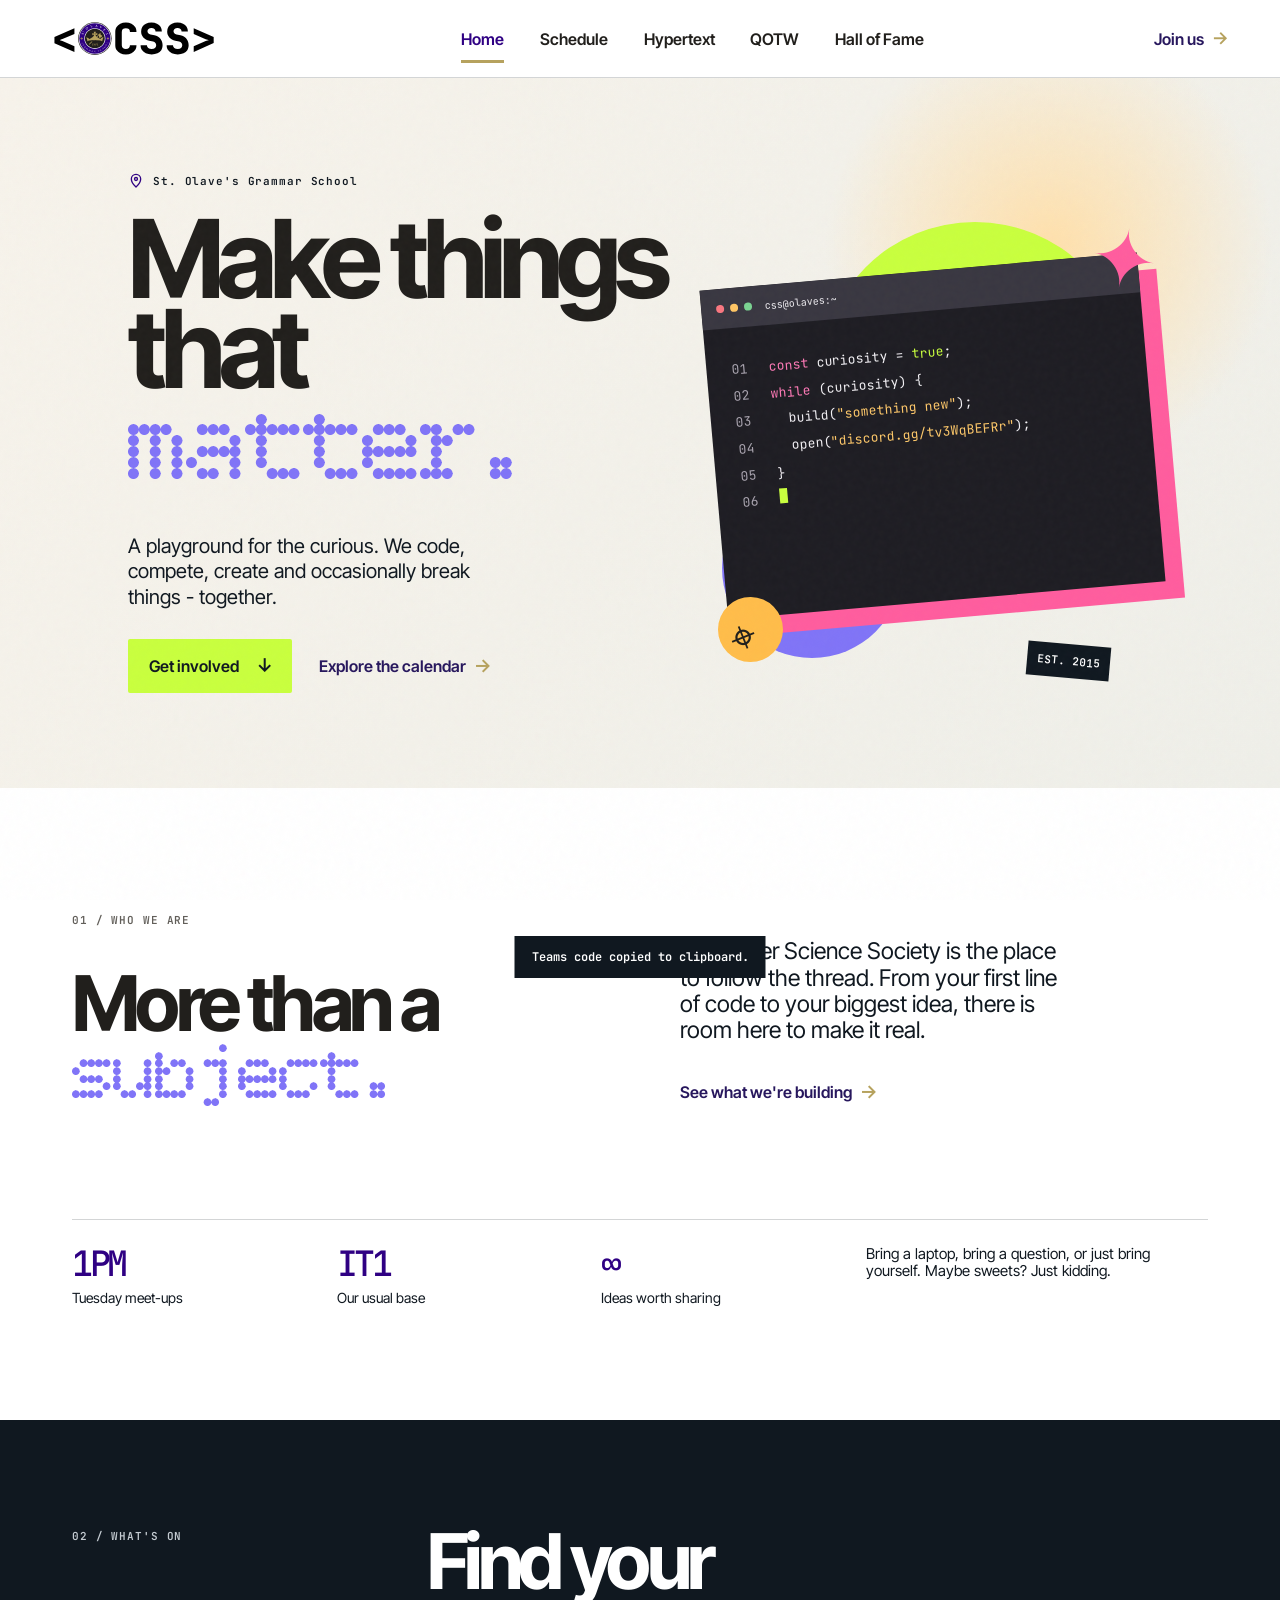
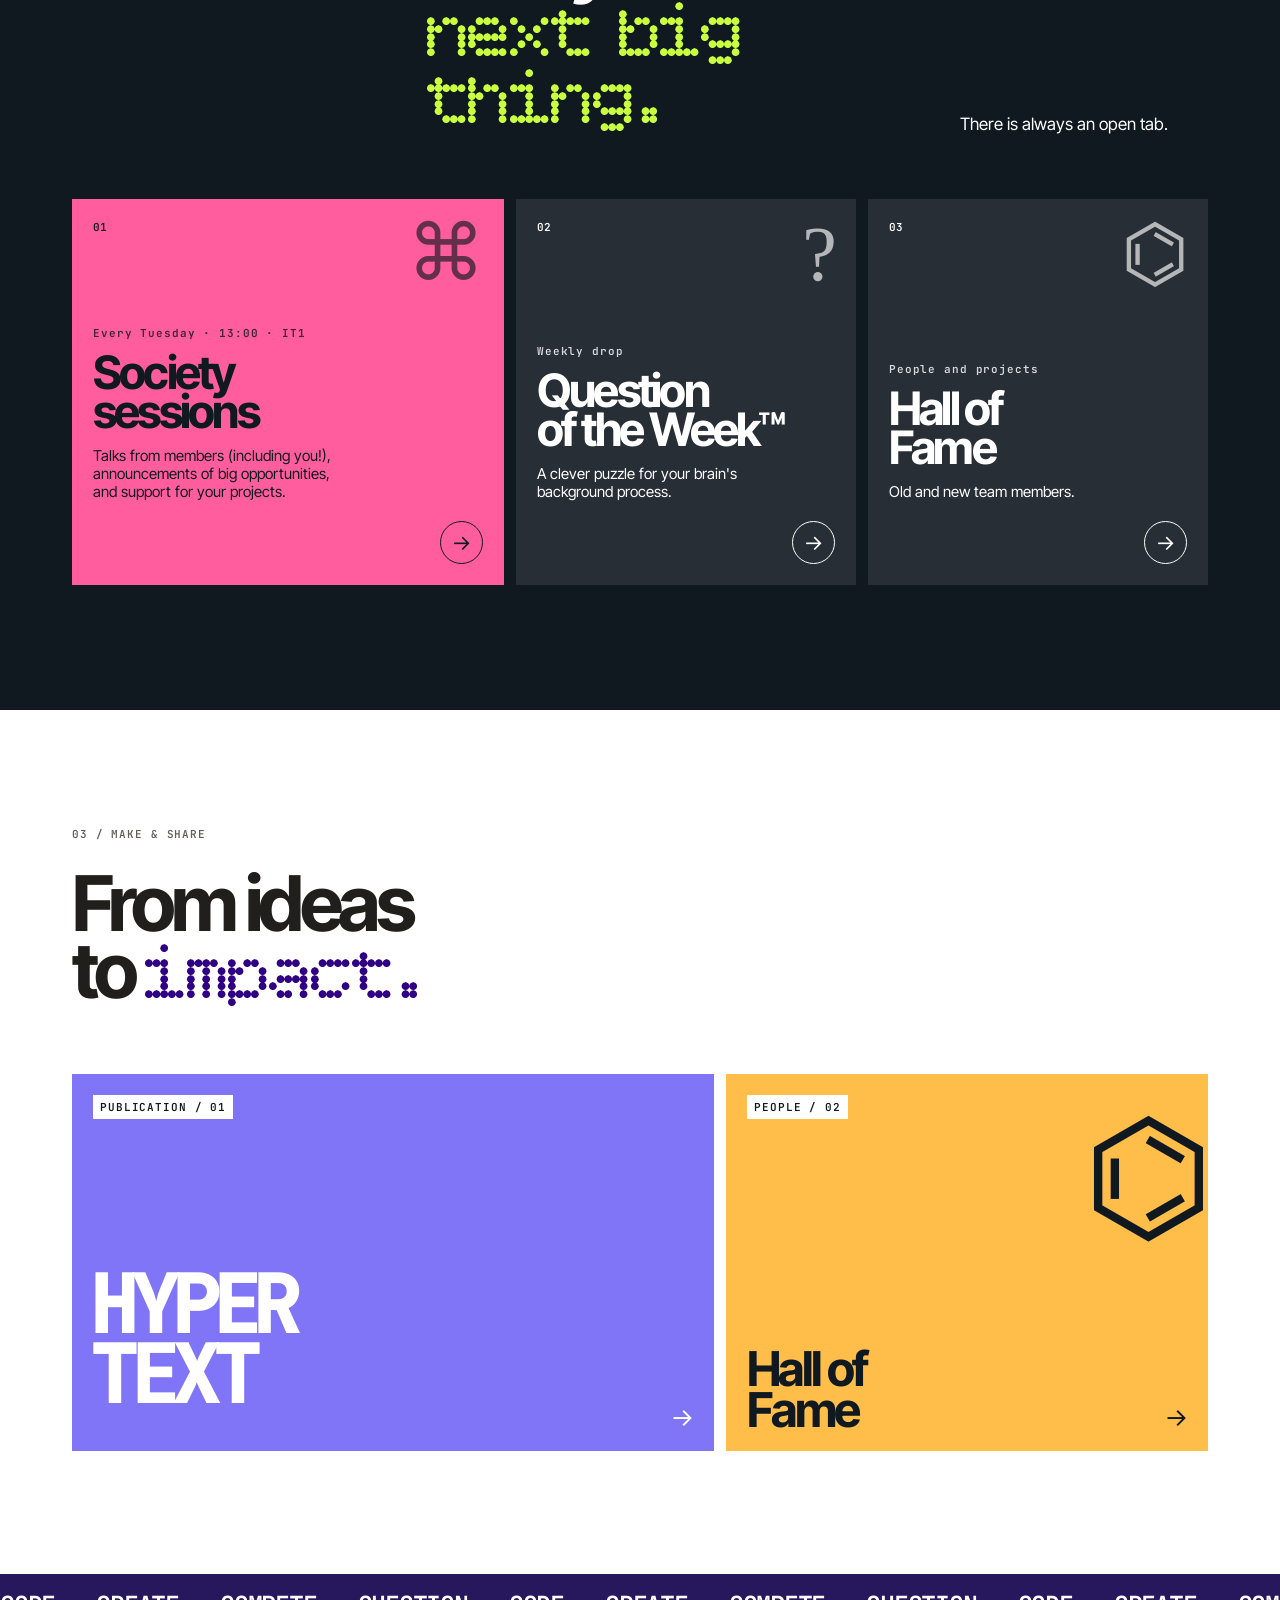
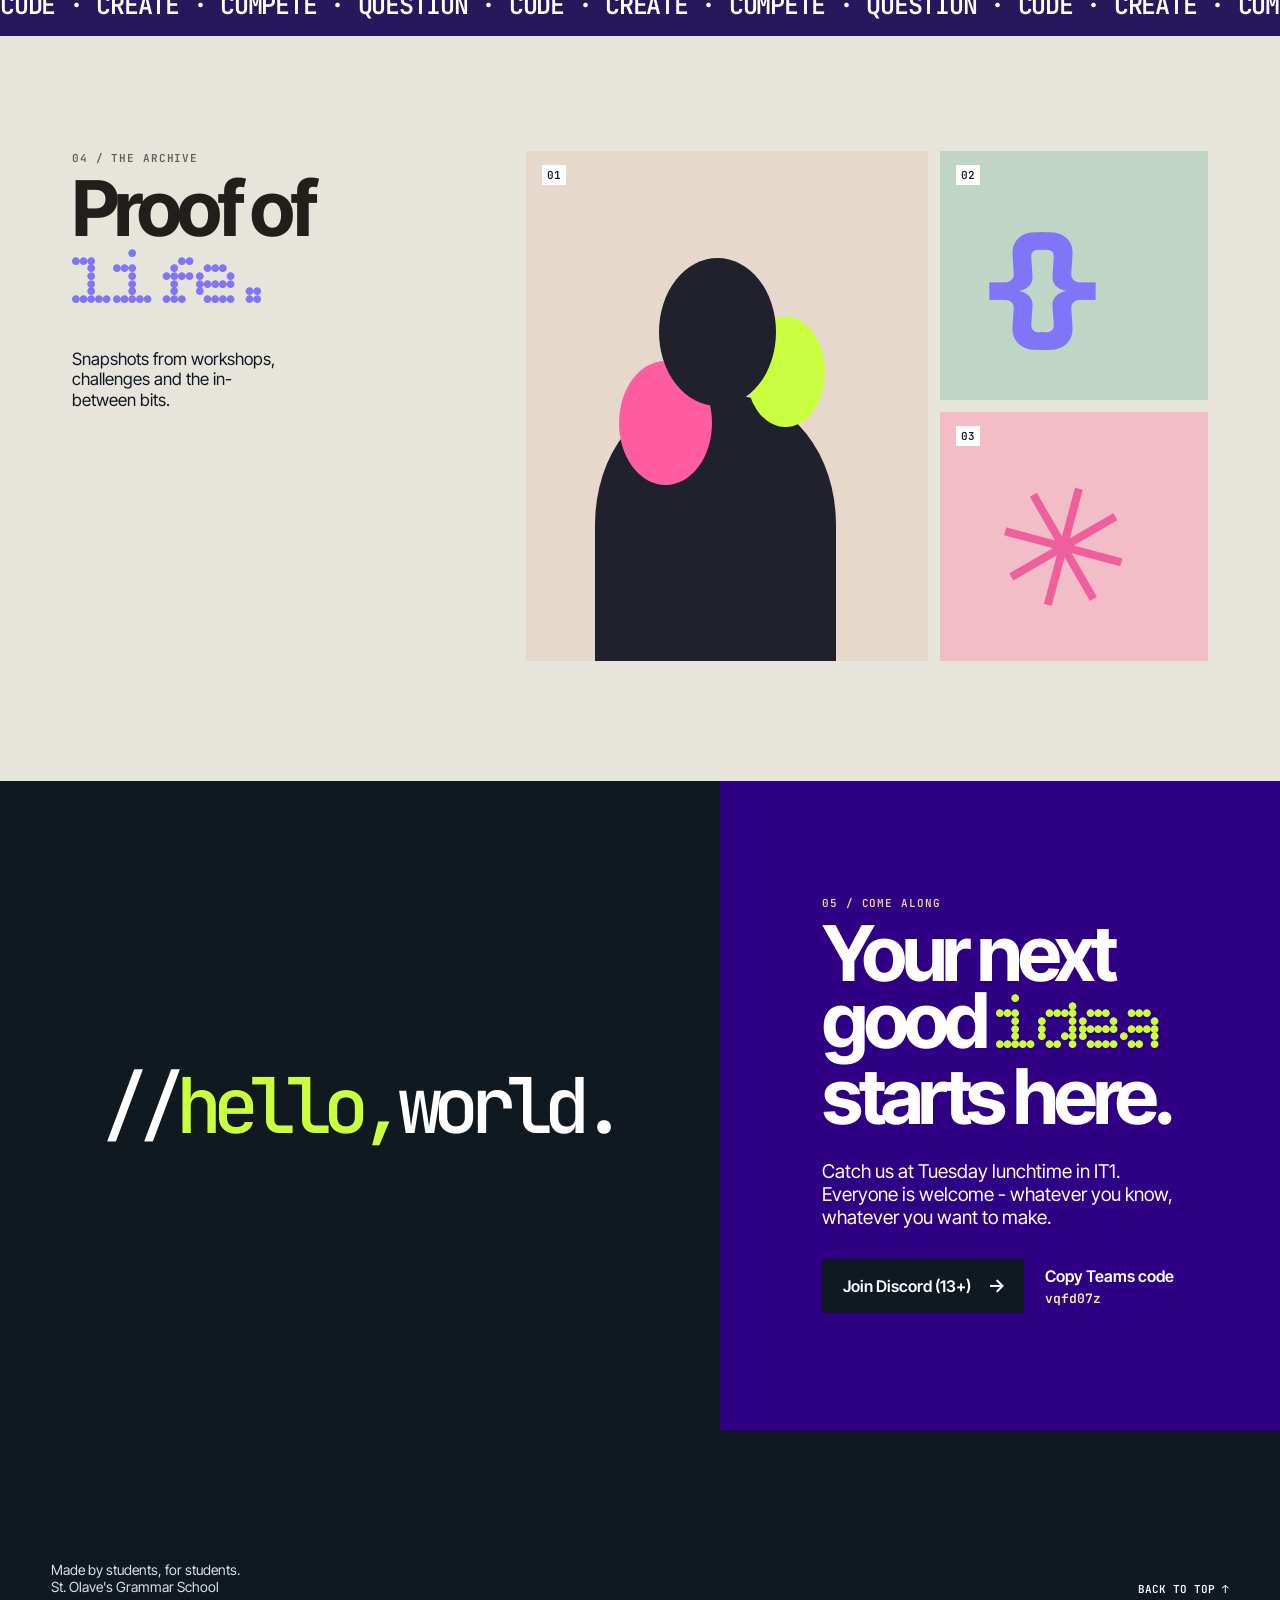
==== commit 1a443484: "add robots, llms, and 404, fix other bugs too" ====
--- a/index.html
+++ b/index.html
@@ -26,7 +26,7 @@
         <p class="eyebrow"><svg class="location-pin" viewBox="0 0 24 24" aria-hidden="true"><path d="M12 21s7-6.1 7-12A7 7 0 0 0 5 9c0 5.9 7 12 7 12Z"></path><circle cx="12" cy="9" r="2.25"></circle></svg> St. Olave's Grammar School</p>
         <h1 id="hero-title">Make things<br>that &nbsp;<em>matter.</em></h1>
         <p class="hero-text">A playground for the curious. We code, compete, create and occasionally break things - together.</p>
-        <div class="hero-actions"><a class="button button-acid" href="#join">Get involved <span>↓</span></a><a class="text-link" href="schedule">Explore the calendar <span>→</span></a></div>
+        <div class="hero-actions"><a class="button button-acid" href="#join">Get involved <span>↓</span></a><a class="text-link" href="schedule"><span class="link-label">Explore the calendar</span><span class="link-icon" aria-hidden="true">→</span></a></div>
       </div>
       <div class="hero-art" aria-label="Decorative computer science terminal illustration">
         <div class="orb orb-one"></div><div class="orb orb-two"></div>
@@ -36,7 +36,7 @@
     </section>
     <section id="about" class="intro section-wrap">
       <p class="section-index">01 / WHO WE ARE</p>
-      <div class="intro-grid"><h2>More than a<br><em>subject.</em></h2><div><p class="large-copy">Computer Science Society is the place to follow the thread. From your first line of code to your biggest idea, there is room here to make it real.</p><a class="arrow-link" href="#whatson">See what we're building <span>↘</span></a></div></div>
+      <div class="intro-grid"><h2>More than a<br><em>subject.</em></h2><div><p class="large-copy">Computer Science Society is the place to follow the thread. From your first line of code to your biggest idea, there is room here to make it real.</p><a class="arrow-link" href="#whatson"><span class="link-label">See what we're building</span><span class="link-icon" aria-hidden="true">→</span></a></div></div>
       <div class="stat-row"><div><strong>1PM</strong><span>Tuesday meet-ups</span></div><div><strong>IT1</strong><span>Our usual base</span></div><div><strong>∞</strong><span>Ideas worth sharing</span></div><p>Bring a laptop, bring a question, or just bring yourself. Maybe sweets? Just kidding.</p></div>
     </section>
     <section id="whatson" class="programme">
--- a/style.css
+++ b/style.css
@@ -121,8 +121,9 @@
 .button-dark { background: var(--ink); color: var(--white); }
 .hero-actions .button, .join-actions .button { font: 600 16px/1.25 "Inter Tight", Arial, sans-serif; }
 .text-link, .arrow-link { display: inline-flex; align-items: center; gap: 8px; min-height: 44px; font: 600 16px/1.25 "Inter Tight", Arial, sans-serif; color: var(--school-purple-dark); }
-.text-link span, .arrow-link span { flex: 0 0 auto; color: var(--school-gold); font-size: 19px; }
-.text-link:hover, .arrow-link:hover { text-decoration: underline; text-underline-offset: 4px; }
+.text-link .link-icon, .arrow-link .link-icon { flex: 0 0 auto; color: var(--school-gold); font-size: 19px; }
+.text-link:hover .link-label, .arrow-link:hover .link-label,
+.text-link:focus-visible .link-label, .arrow-link:focus-visible .link-label { text-decoration: underline; text-underline-offset: 4px; }
 .hero-art { position: relative; height: 490px; }
 .orb { position: absolute; border-radius: 50%; }
 .orb-one { top: 7%; right: 5%; width: 310px; height: 310px; background: var(--acid); animation: float 6s ease-in-out infinite; }
@@ -169,8 +170,8 @@
 .event-card h3 { margin: 0 0 16px; font-size: clamp(34px, 3.6vw, 55px); line-height: 0.84; letter-spacing: -0.06em; }
 .event-card p:not(.event-label) { max-width: 240px; margin: 0; font-size: 15px; line-height: 1.2; }
 .round-arrow, .row-link { display: grid; place-items: center; width: 43px; height: 43px; border: 1px solid currentColor; border-radius: 50%; font-size: 21px; transition: 0.2s; }
-.round-arrow { position: absolute; right: 19px; bottom: 19px; }
-.round-arrow:hover, .row-link:hover { border-color: var(--acid); background: var(--acid); color: var(--ink); }
+.round-arrow { position: relative; z-index: 2; align-self: flex-end; flex-shrink: 0; margin-top: 20px; }
+.round-arrow:hover, .round-arrow:focus-visible, .row-link:hover { border-color: var(--acid); background: var(--acid); color: var(--ink); }
 .projects { padding-top: 117px; padding-bottom: 123px; }
 .projects-heading { display: block; }.projects-heading h2 { max-width: 550px; color: var(--charcoal); }.projects-heading .section-index { margin-bottom: 30px; color: #625f5a; }
 .projects-heading h2 em { color: var(--school-purple); }
@@ -236,6 +237,17 @@
 .fame-list { padding-bottom: 120px; display: grid; grid-template-columns: repeat(3, 1fr); gap: 13px; }.fame-list article { position: relative; min-height: 400px; overflow: hidden; padding: 19px; background: var(--ink); color: var(--white); }.fame-list article > span { position: relative; z-index: 2; padding: 4px 6px; background: var(--white); color: var(--ink); font: 600 11px "JetBrains Mono", monospace; }.portrait { position: absolute; top: 48px; right: 0; width: 72%; height: 64%; display: grid; place-items: center; font: 240px Georgia, serif; }.p-one { background: var(--acid); color: var(--ink); }.p-two { background: var(--violet); color: var(--white); }.p-three { background: var(--amber); color: var(--ink); }.fame-list h2 { position: absolute; z-index: 2; bottom: 45px; left: 19px; margin: 0; font-size: 40px; line-height: 0.83; letter-spacing: -0.06em; text-shadow: 0 2px 10px var(--ink); }.fame-list article > p { position: absolute; z-index: 2; bottom: 17px; margin: 0; font-size: 13px; }
 .fame-list h2 { width: max-content; padding: 5px 8px; background: var(--ink); color: var(--white); text-shadow: none; }
 
+/* Not-found page */
+.not-found-page { min-height: 100vh; min-height: 100svh; display: flex; flex-direction: column; }
+.not-found-main { flex: 1; display: grid; place-items: center; min-height: 460px; padding: clamp(56px, 8vw, 100px) 25px; }
+.not-found-content { width: 100%; max-width: 640px; }
+.not-found-code { margin: 0 0 24px; color: var(--school-purple); font: 400 clamp(100px, 20vw, 220px)/1 "Bitcount Single", monospace; letter-spacing: -0.06em; }
+.not-found-content h1 { font-size: clamp(32px, 5vw, 52px); line-height: 1.05; letter-spacing: -0.03em; }
+.not-found-description { max-width: 420px; margin: 20px 0 0; color: var(--ink); font-size: 18px; line-height: 1.5; }
+.not-found-actions { display: flex; flex-wrap: wrap; align-items: center; gap: 14px 24px; margin-top: 32px; }
+.not-found-actions .button { font: 600 16px/1.25 "Inter Tight", Arial, sans-serif; }
+.not-found-page .back-top { font: 600 13px/1.25 "Inter Tight", Arial, sans-serif; }
+
 @media (max-width: 1050px) {
   .site-header { grid-template-columns: 160px 1fr; }.header-cta { display: none; }.desktop-nav { justify-content: flex-end; }
 }
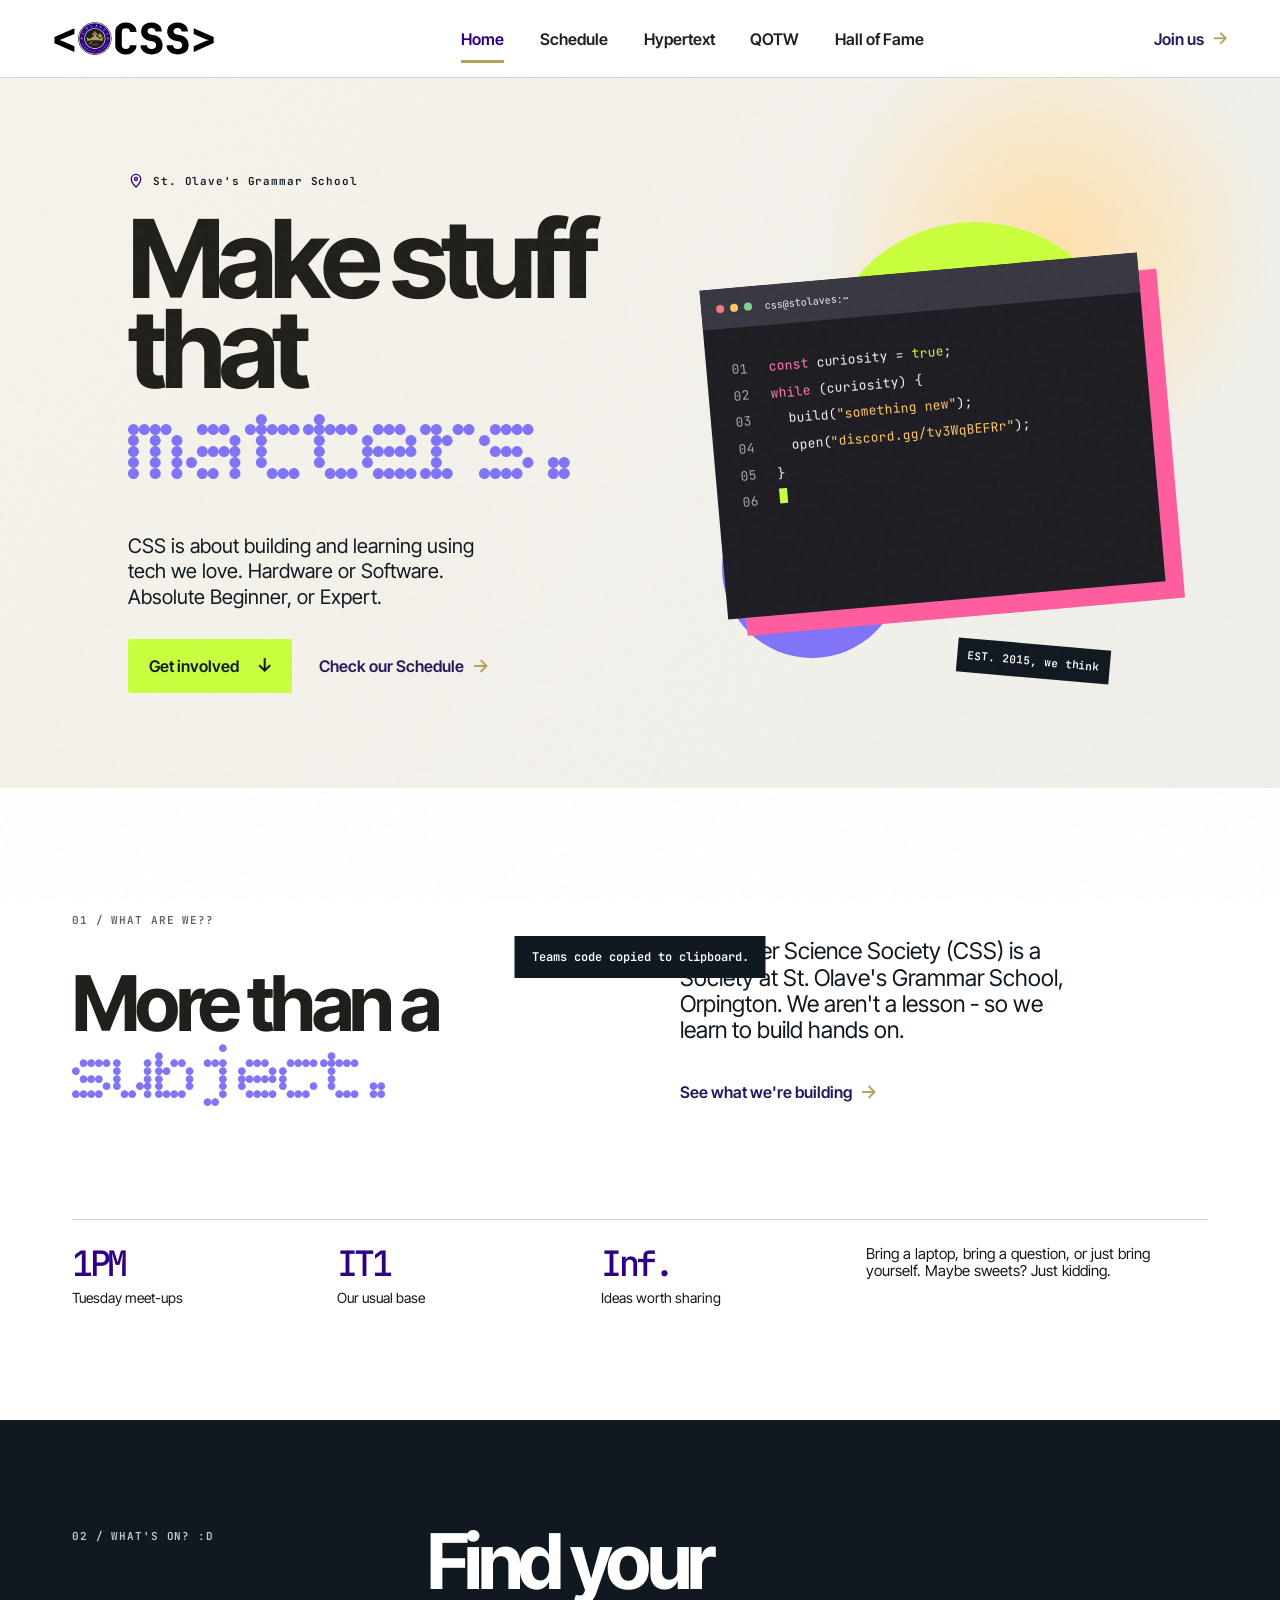
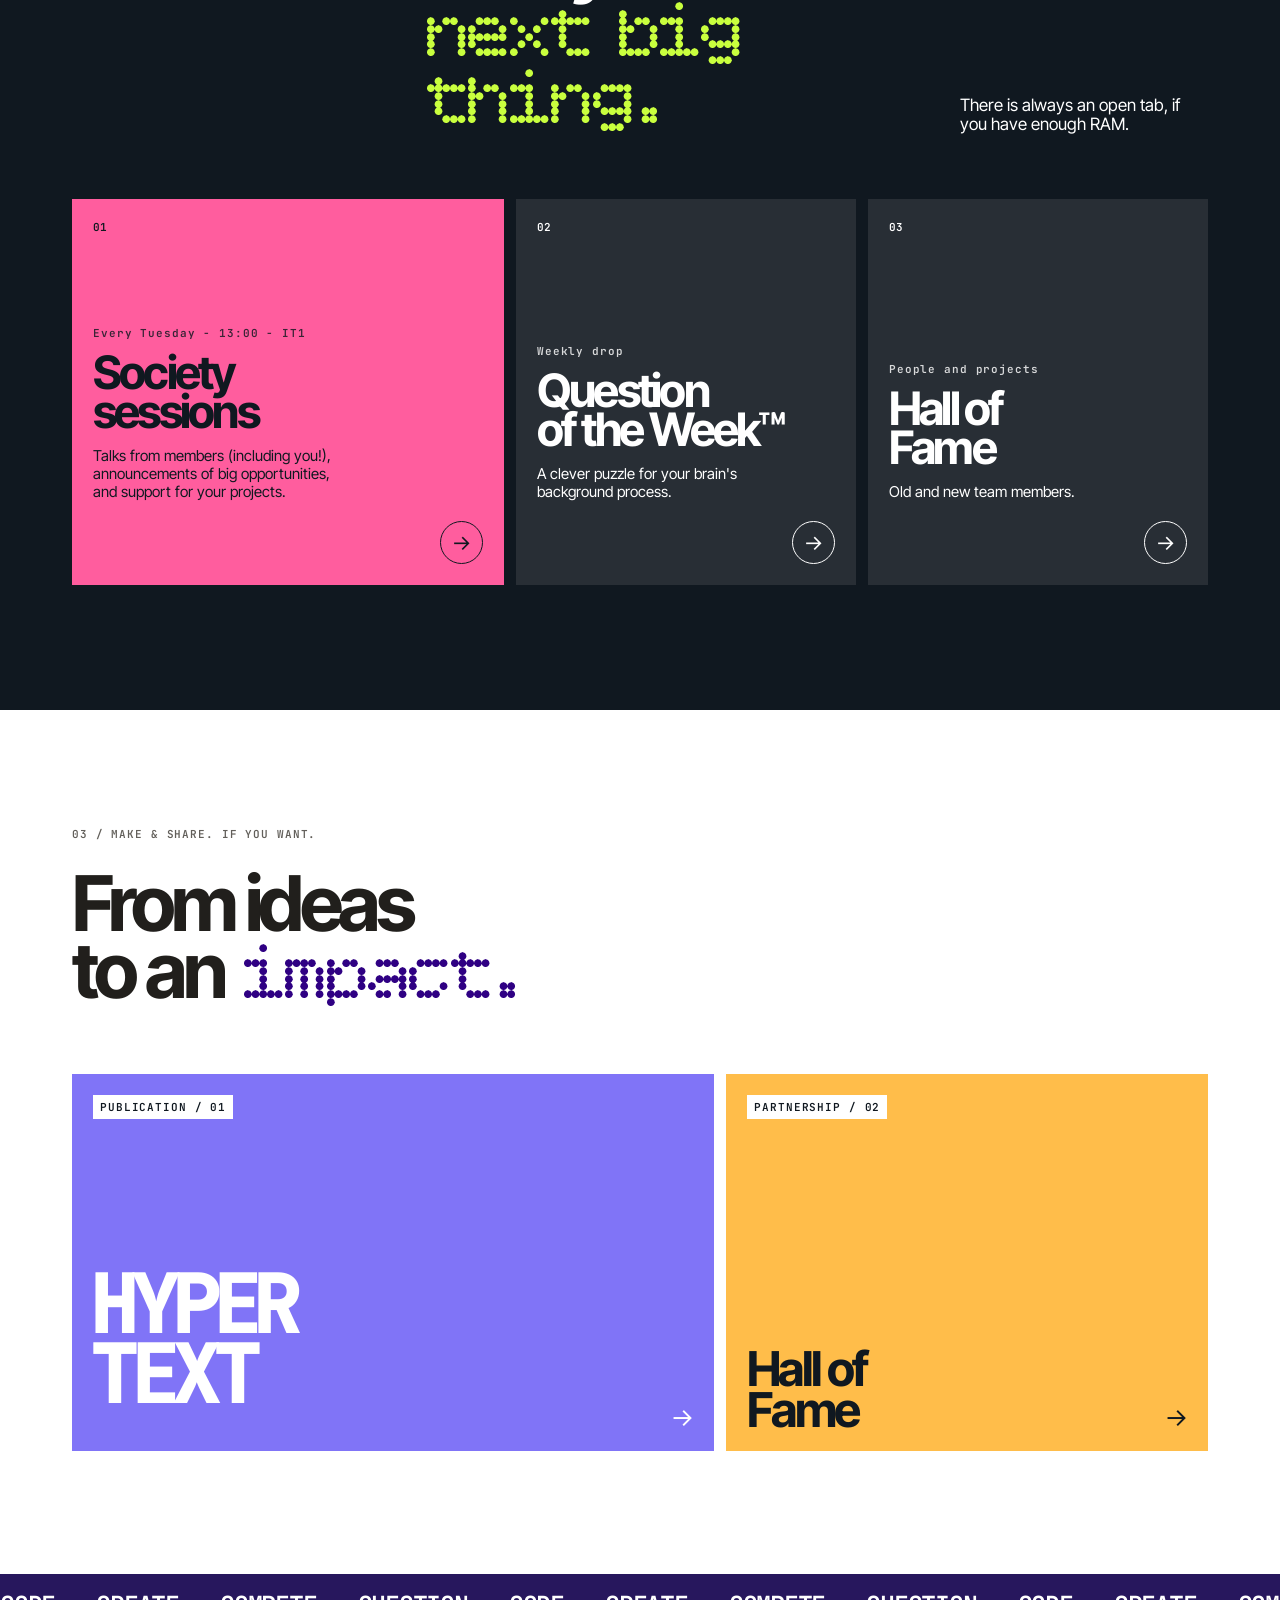
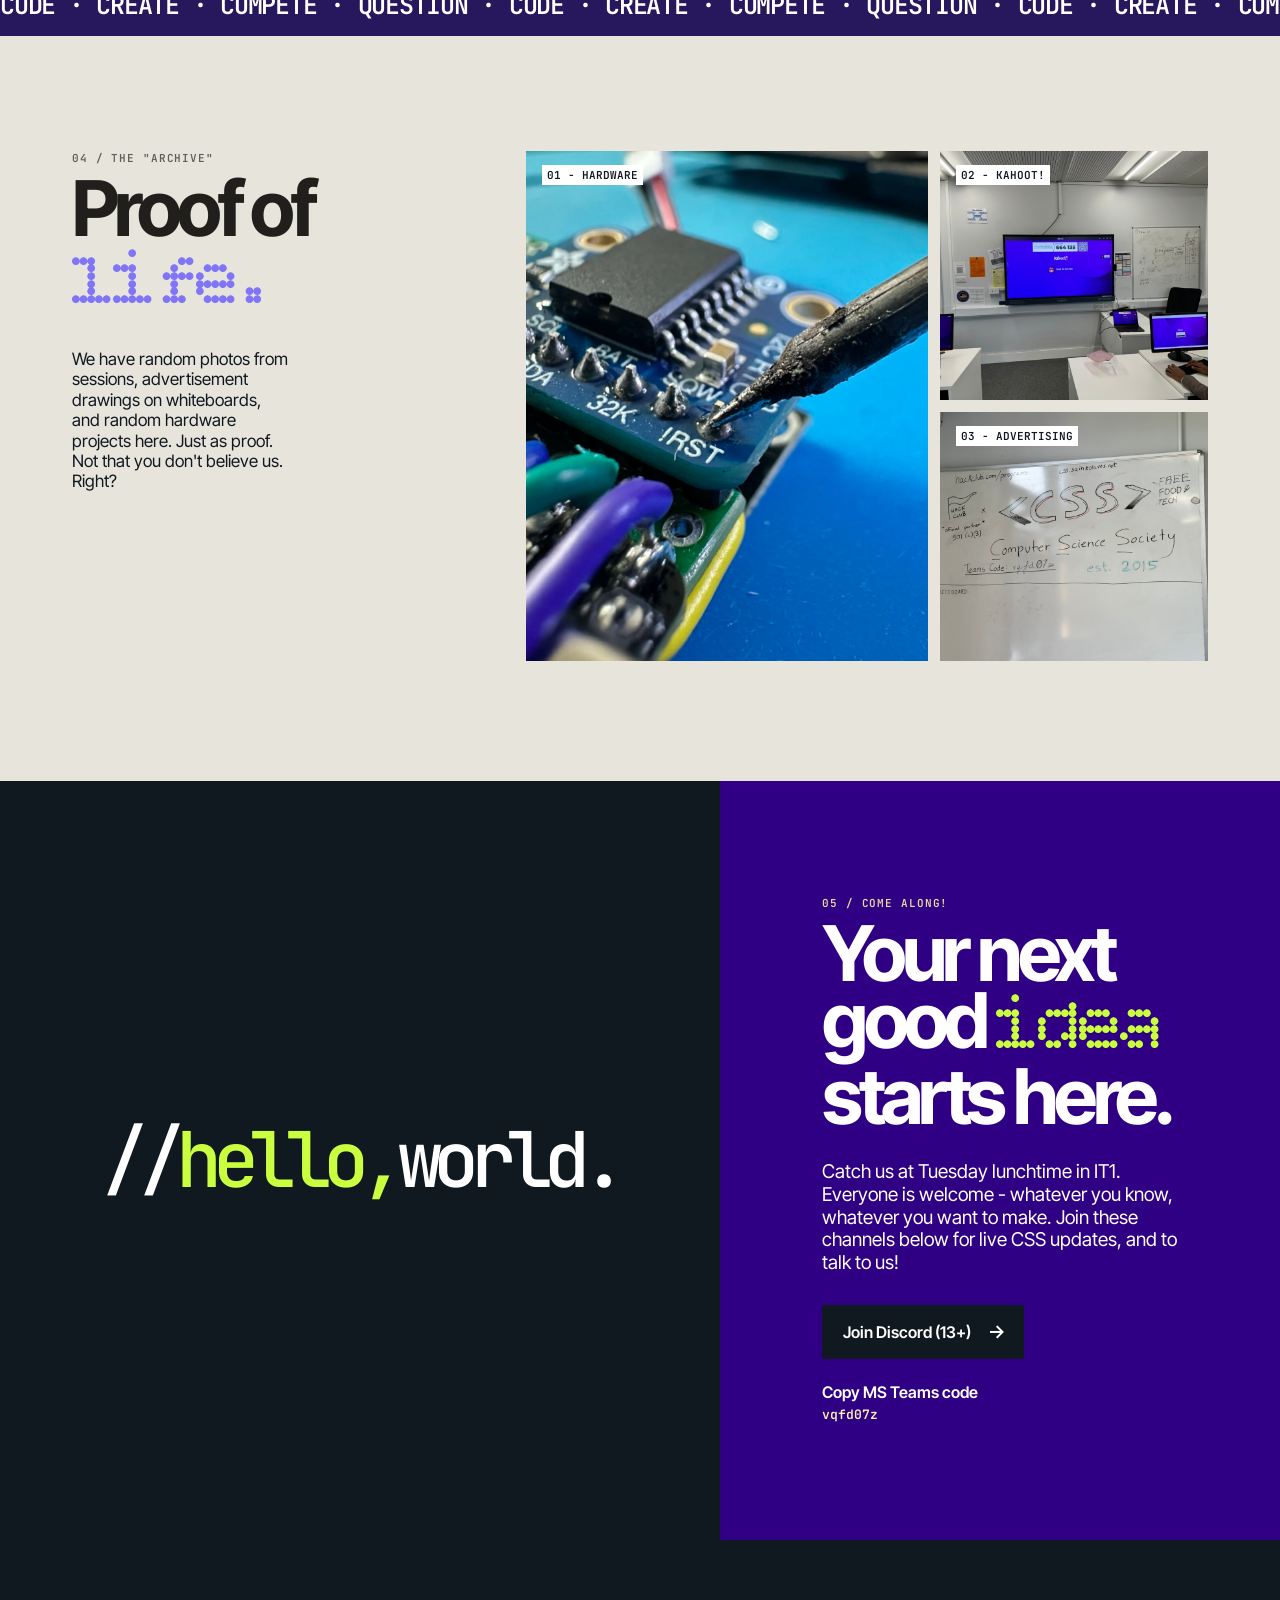
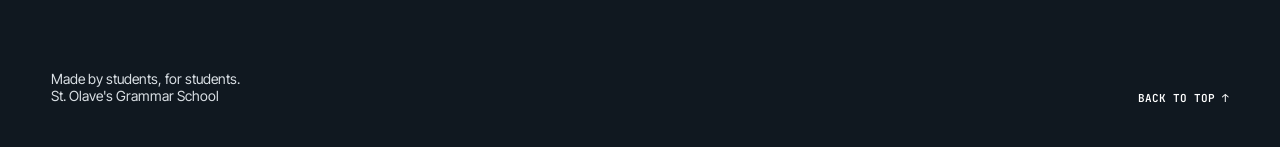
==== commit 08e43cbc: "Update files, make more accurate, yay!" ====
--- a/index.html
+++ b/index.html
@@ -24,40 +24,40 @@
     <section class="hero" aria-labelledby="hero-title">
       <div class="hero-copy">
         <p class="eyebrow"><svg class="location-pin" viewBox="0 0 24 24" aria-hidden="true"><path d="M12 21s7-6.1 7-12A7 7 0 0 0 5 9c0 5.9 7 12 7 12Z"></path><circle cx="12" cy="9" r="2.25"></circle></svg> St. Olave's Grammar School</p>
-        <h1 id="hero-title">Make things<br>that &nbsp;<em>matter.</em></h1>
-        <p class="hero-text">A playground for the curious. We code, compete, create and occasionally break things - together.</p>
-        <div class="hero-actions"><a class="button button-acid" href="#join">Get involved <span>↓</span></a><a class="text-link" href="schedule"><span class="link-label">Explore the calendar</span><span class="link-icon" aria-hidden="true">→</span></a></div>
+        <h1 id="hero-title">Make stuff<br>that &nbsp;<em>matters.</em></h1>
+        <p class="hero-text">CSS is about building and learning using tech we love. Hardware or Software. Absolute Beginner, or Expert.</p>
+        <div class="hero-actions"><a class="button button-acid" href="#join">Get involved <span>↓</span></a><a class="text-link" href="schedule"><span class="link-label">Check our Schedule</span><span class="link-icon" aria-hidden="true">→</span></a></div>
       </div>
       <div class="hero-art" aria-label="Decorative computer science terminal illustration">
         <div class="orb orb-one"></div><div class="orb orb-two"></div>
-        <div class="window"><div class="window-bar"><span></span><span></span><span></span><small>css@olaves:~</small></div><div class="code-lines"><p><b>01</b> <span class="code-pink">const</span> curiosity = <span class="code-lime">true</span>;</p><p><b>02</b> <span class="code-pink">while</span> (curiosity) {</p><p><b>03</b> &nbsp;&nbsp;build(<span class="code-amber">"something new"</span>);</p><p><b>04</b> &nbsp;&nbsp;open(<span class="code-amber">"discord.gg/tv3WqBEFRr"</span>);</p><p><b>05</b> }</p><p class="typing"><b>06</b> <span></span></p></div></div>
-        <div class="sticker sticker-star">✦</div><div class="sticker sticker-cursor">⌖</div><div class="sticker sticker-tag">EST. 2015</div>
+        <div class="window"><div class="window-bar"><span></span><span></span><span></span><small>css@stolaves:~</small></div><div class="code-lines"><p><b>01</b> <span class="code-pink">const</span> curiosity = <span class="code-lime">true</span>;</p><p><b>02</b> <span class="code-pink">while</span> (curiosity) {</p><p><b>03</b> &nbsp;&nbsp;build(<span class="code-amber">"something new"</span>);</p><p><b>04</b> &nbsp;&nbsp;open(<span class="code-amber">"discord.gg/tv3WqBEFRr"</span>);</p><p><b>05</b> }</p><p class="typing"><b>06</b> <span></span></p></div></div>
+        <div class="sticker sticker-tag">EST. 2015, we think</div>
       </div>
     </section>
     <section id="about" class="intro section-wrap">
-      <p class="section-index">01 / WHO WE ARE</p>
-      <div class="intro-grid"><h2>More than a<br><em>subject.</em></h2><div><p class="large-copy">Computer Science Society is the place to follow the thread. From your first line of code to your biggest idea, there is room here to make it real.</p><a class="arrow-link" href="#whatson"><span class="link-label">See what we're building</span><span class="link-icon" aria-hidden="true">→</span></a></div></div>
-      <div class="stat-row"><div><strong>1PM</strong><span>Tuesday meet-ups</span></div><div><strong>IT1</strong><span>Our usual base</span></div><div><strong>∞</strong><span>Ideas worth sharing</span></div><p>Bring a laptop, bring a question, or just bring yourself. Maybe sweets? Just kidding.</p></div>
+      <p class="section-index">01 / WHAT ARE WE??</p>
+      <div class="intro-grid"><h2>More than a<br><em>subject.</em></h2><div><p class="large-copy">Computer Science Society (CSS) is a Society at St. Olave's Grammar School, Orpington. We aren't a lesson - so we learn to build hands on.</p><a class="arrow-link" href="#whatson"><span class="link-label">See what we're building</span><span class="link-icon" aria-hidden="true">→</span></a></div></div>
+      <div class="stat-row"><div><strong>1PM</strong><span>Tuesday meet-ups</span></div><div><strong>IT1</strong><span>Our usual base</span></div><div><strong>Inf.</strong><span>Ideas worth sharing</span></div><p>Bring a laptop, bring a question, or just bring yourself. Maybe sweets? Just kidding.</p></div>
     </section>
     <section id="whatson" class="programme">
       <div class="section-wrap">
-        <div class="section-heading"><p class="section-index">02 / WHAT'S ON</p><h2>Find your<br><em>next big thing.</em></h2><p>There is always an open tab.</p></div>
+        <div class="section-heading"><p class="section-index">02 / WHAT'S ON? :D</p><h2>Find your<br><em>next big thing.</em></h2><p>There is always an open tab, if you have enough RAM.</p></div>
         <div class="event-list">
-          <article class="event-card featured"><div class="event-number">01</div><div class="event-icon">⌘</div><div class="event-info"><p class="event-label">Every Tuesday · 13:00 · IT1</p><h3>Society<br>sessions</h3><p>Talks from members (including you!), announcements of big opportunities, and support for your projects.</p></div><a href="schedule" class="round-arrow" aria-label="View the schedule">→</a></article>
-          <article class="event-card"><div class="event-number">02</div><div class="event-icon">?</div><div class="event-info"><p class="event-label">Weekly drop</p><h3>Question<br>of the Week™</h3><p>A clever puzzle for your brain's background process.</p></div><a href="qotw" class="round-arrow" aria-label="Open Question of the Week">→</a></article>
-          <article class="event-card"><div class="event-number">03</div><div class="event-icon">⌬</div><div class="event-info"><p class="event-label">People and projects</p><h3>Hall of<br>Fame</h3><p>Old and new team members.</p></div><a href="hall-of-fame" class="round-arrow" aria-label="View the Hall of Fame">→</a></article>
+          <article class="event-card featured"><div class="event-number">01</div><div class="event-info"><p class="event-label">Every Tuesday - 13:00 - IT1</p><h3>Society<br>sessions</h3><p>Talks from members (including you!), announcements of big opportunities, and support for your projects.</p></div><a href="schedule" class="round-arrow" aria-label="View the schedule">→</a></article>
+          <article class="event-card"><div class="event-number">02</div><div class="event-info"><p class="event-label">Weekly drop</p><h3>Question<br>of the Week™</h3><p>A clever puzzle for your brain's background process.</p></div><a href="qotw" class="round-arrow" aria-label="Open Question of the Week">→</a></article>
+          <article class="event-card"><div class="event-number">03</div><div class="event-info"><p class="event-label">People and projects</p><h3>Hall of<br>Fame</h3><p>Old and new team members.</p></div><a href="hall-of-fame" class="round-arrow" aria-label="View the Hall of Fame">→</a></article>
         </div>
       </div>
     </section>
     <section class="projects section-wrap">
-      <div class="section-heading projects-heading"><p class="section-index">03 / MAKE &amp; SHARE</p><h2>From ideas<br>to <em>impact.</em></h2></div>
-      <div class="project-grid project-grid-two"><a class="project-card hypertext" href="hypertext"><span class="project-type">PUBLICATION / 01</span><div class="pixel-word">HYPER<br>TEXT</div><span class="project-arrow">→</span></a><a class="project-card fame" href="hall-of-fame"><span class="project-type">PEOPLE / 02</span><div class="laurel">⌬</div><h3>Hall of<br>Fame</h3><span class="project-arrow">→</span></a></div>
+      <div class="section-heading projects-heading"><p class="section-index">03 / MAKE &amp; SHARE. IF YOU WANT.</p><h2>From ideas<br>to an &nbsp;<em>impact.</em></h2></div>
+      <div class="project-grid project-grid-two"><a class="project-card hypertext" href="hypertext"><span class="project-type">PUBLICATION / 01</span><div class="pixel-word">HYPER<br>TEXT</div><span class="project-arrow">→</span></a><a class="project-card fame" href="hack-club"><span class="project-type">PARTNERSHIP / 02</span><h3>Hall of<br>Fame</h3><span class="project-arrow">→</span></a></div>
     </section>
     <section id="moments" class="marquee-section">
       <div class="marquee" role="img" aria-label="Code, create, compete, question"><div class="marquee-track"><div class="marquee-group"><span class="marquee-item">CODE · CREATE · COMPETE · QUESTION ·&nbsp;</span></div><div class="marquee-group" aria-hidden="true"></div></div></div>
-      <div class="gallery section-wrap"><div class="gallery-intro"><p class="section-index">04 / THE ARCHIVE</p><h2>Proof of<br><em>life.</em></h2><p>Snapshots from workshops, challenges and the in-between bits.</p></div><div class="photo-grid"><figure class="photo photo-a"><span>01</span><div class="placeholder-shapes shape-a"></div></figure><figure class="photo photo-b"><span>02</span><div class="placeholder-shapes shape-b"></div></figure><figure class="photo photo-c"><span>03</span><div class="placeholder-shapes shape-c"></div></figure></div></div>
+      <div class="gallery section-wrap"><div class="gallery-intro"><p class="section-index">04 / THE "ARCHIVE"</p><h2>Proof of<br><em>life.</em></h2><p>We have random photos from sessions, advertisement drawings on whiteboards, and random hardware projects here. Just as proof. Not that you don't believe us. Right?</p></div><div class="photo-grid"><figure class="photo photo-a"><span>01 - HARDWARE</span><img src="Assets/ProofOfLife/Image1.jpg" alt="Computer Science Society information drawn on the IT classroom whiteboard."></figure><figure class="photo photo-b"><span>02 - KAHOOT!</span><img src="Assets/ProofOfLife/Image2.jpg" alt="A Computer Science Society Kahoot session in the IT classroom."></figure><figure class="photo photo-c"><span>03 - ADVERTISING</span><img src="Assets/ProofOfLife/Image3.jpg" alt="A close-up of an electronics project being soldered."></figure></div></div>
     </section>
-    <section id="join" class="join"><div class="join-art">// <span>hello,</span> world.</div><div class="join-copy"><p class="section-index">05 / COME ALONG</p><h2>Your next<br>good <em>idea</em><br>starts here.</h2><p>Catch us at Tuesday lunchtime in IT1. Everyone is welcome - whatever you know, whatever you want to make.</p><div class="join-actions"><a class="button button-dark" href="https://discord.com/invite/tv3WqBEFRr" target="_blank" rel="noopener">Join Discord (13+)<span>→</span></a><button class="teams-button" type="button">Copy Teams code <b>vqfd07z</b></button></div></div></section>
+    <section id="join" class="join"><div class="join-art">// <span>hello,</span> world.</div><div class="join-copy"><p class="section-index">05 / COME ALONG!</p><h2>Your next<br>good <em>idea</em><br>starts here.</h2><p>Catch us at Tuesday lunchtime in IT1. Everyone is welcome - whatever you know, whatever you want to make. Join these channels below for live CSS updates, and to talk to us!</p><div class="join-actions"><a class="button button-dark" href="https://discord.com/invite/tv3WqBEFRr" target="_blank" rel="noopener">Join Discord (13+)<span>→</span></a><button class="teams-button" type="button">Copy MS Teams code <b>vqfd07z</b></button></div></div></section>
   </main>
   <footer class="site-footer"><p>Made by students, for students.<br>St. Olave's Grammar School</p><a href="#top" class="back-top">BACK TO TOP ↑</a></footer>
   <div class="toast" role="status" aria-live="polite">Teams code copied to clipboard.</div>
--- a/style.css
+++ b/style.css
@@ -142,8 +142,6 @@
 .typing span { display: inline-block; height: 15px; border-left: 8px solid var(--acid); animation: blink 0.8s infinite; }
 @keyframes blink { 50% { opacity: 0; } }
 .sticker { position: absolute; z-index: 2; }
-.sticker-star { top: 21px; right: -6px; color: var(--pink); font-size: 80px; transform: rotate(10deg); }
-.sticker-cursor { bottom: 16px; left: 5px; width: 65px; height: 65px; padding: 8px 0 0 10px; border-radius: 50%; background: var(--amber); font-size: 45px; transform: rotate(-22deg); }
 .sticker-tag { right: 42px; bottom: 0; padding: 10px; transform: rotate(5deg); background: var(--ink); color: var(--white); font: 600 11px "JetBrains Mono", monospace; }
 
 /* Home content */
@@ -164,7 +162,6 @@
 .event-card { position: relative; min-height: 386px; display: flex; flex-direction: column; overflow: hidden; padding: 21px; background: #282e35; color: var(--white); }
 .event-card.featured { background: var(--pink); color: var(--ink); }
 .event-number { font: 600 11px "JetBrains Mono", monospace; }
-.event-icon { position: absolute; top: 16px; right: 19px; opacity: 0.65; font: 78px/1 Georgia, serif; }
 .event-info { position: relative; z-index: 1; margin-top: auto; }
 .event-label { margin-bottom: 13px; color: inherit; opacity: 0.82; }
 .event-card h3 { margin: 0 0 16px; font-size: clamp(34px, 3.6vw, 55px); line-height: 0.84; letter-spacing: -0.06em; }
@@ -182,7 +179,7 @@
 .project-arrow { position: absolute; right: 20px; bottom: 19px; font-size: 25px; }
 .hypertext { background: var(--violet); color: var(--white); }.pixel-word { position: absolute; bottom: 42px; left: 18px; color: var(--white); font: 800 clamp(55px, 6.5vw, 95px)/0.84 "JetBrains Mono", monospace; letter-spacing: -0.11em; }
 .fame h3 { position: absolute; bottom: 52px; left: 21px; margin: 0; font-size: 48px; line-height: 0.85; letter-spacing: -0.06em; }
-.fame { background: var(--amber); color: var(--ink); }.laurel { position: absolute; top: 15px; right: -6px; font: 150px Georgia, serif; }.fame h3 { bottom: 20px; }
+.fame { background: var(--amber); color: var(--ink); }.fame h3 { bottom: 20px; }
 
 /* Marquee and gallery */
 .marquee-section { overflow: hidden; padding-bottom: 120px; background: #e7e4dc; }
@@ -195,9 +192,7 @@
 .gallery-intro > p:not(.section-index) { max-width: 220px; margin: 30px 0; color: var(--ink); font-size: 17px; line-height: 1.2; }
 .photo-grid { height: 510px; display: grid; grid-template-columns: 1.2fr 0.8fr; grid-template-rows: 1fr 1fr; gap: 12px; }
 .photo { position: relative; overflow: hidden; margin: 0; }.photo > span { position: absolute; z-index: 2; top: 14px; left: 16px; padding: 3px 5px; background: var(--white); color: var(--ink); font: 600 11px "JetBrains Mono", monospace; }
-.photo-a { grid-row: span 2; background: #e6d8cb; }.photo-b { background: #bfd6c7; }.photo-c { background: #f2bdc6; }.placeholder-shapes { position: relative; width: 100%; height: 100%; }
-.shape-a::before, .shape-a::after { content: ""; position: absolute; background: #20212d; }.shape-a::before { bottom: -8%; left: 17%; width: 60%; height: 60%; border-radius: 42% 42% 13% 13%; }.shape-a::after { top: 21%; left: 33%; width: 29%; height: 29%; border-radius: 50%; box-shadow: 68px 40px 0 -19px var(--acid), -52px 91px 0 -12px var(--pink); }
-.shape-b::before { content: "{ }"; position: absolute; top: 23%; left: 15%; color: var(--violet); font: 800 125px "JetBrains Mono", monospace; letter-spacing: -0.4em; }.shape-c::before { content: "✳"; position: absolute; top: 14%; left: 20%; color: #ef5e9d; font-size: 165px; transform: rotate(15deg); }
+.photo-a { grid-row: span 2; }.photo img { display: block; width: 100%; height: 100%; object-fit: cover; }
 
 /* Join */
 .join { min-height: 650px; display: grid; grid-template-columns: 1fr 1fr; overflow: hidden; background: var(--school-purple); color: var(--white); }
@@ -253,7 +248,7 @@
 }
 @media (max-width: 820px) {
   .site-header { min-height: 66px; grid-template-columns: minmax(0, 1fr) auto auto; column-gap: 12px; }.brand { width: 142px; height: 34px; }.header-cta { display: inline-flex; font-size: 15px; }.desktop-nav { display: none; }.desktop-nav.open { position: absolute; top: 66px; left: 0; right: 0; display: flex; flex-direction: column; align-items: stretch; gap: 4px; padding: 12px 25px 20px; border-bottom: 1px solid var(--line); background: var(--white); box-shadow: 0 14px 18px rgba(16, 24, 32, 0.12); font-size: 18px; }.desktop-nav.open a { padding: 15px 0; }.menu-button { display: block; }
-  .hero { min-height: 760px; display: block; padding: 80px 25px 60px; }.hero-text { margin: 26px 0; font-size: 18px; }.hero-art { height: 280px; margin: 23px -12px 0; }.window { top: 24px; right: 8%; width: 330px; height: 225px; box-shadow: 12px 12px 0 var(--pink); }.window-bar { height: 31px; }.code-lines { padding: 15px; font-size: 10px; }.orb-one { top: 0; width: 190px; height: 190px; }.orb-two { width: 115px; height: 115px; }.sticker-star { top: -5px; font-size: 50px; }.sticker-cursor { bottom: 6px; width: 48px; height: 48px; font-size: 32px; }.sticker-tag { right: 15px; font-size: 9px; }
+  .hero { min-height: 760px; display: block; padding: 80px 25px 60px; }.hero-text { margin: 26px 0; font-size: 18px; }.hero-art { height: 280px; margin: 23px -12px 0; }.window { top: 24px; right: 8%; width: 330px; height: 225px; box-shadow: 12px 12px 0 var(--pink); }.window-bar { height: 31px; }.code-lines { padding: 15px; font-size: 10px; }.orb-one { top: 0; width: 190px; height: 190px; }.orb-two { width: 115px; height: 115px; }.sticker-tag { right: 15px; font-size: 9px; }
   .section-wrap { padding-inline: 25px; }.intro { padding-top: 80px; padding-bottom: 77px; }.intro-grid { display: block; }.intro-grid > div { margin-top: 31px; }.large-copy { font-size: 20px; }.stat-row { margin-top: 65px; grid-template-columns: 1fr 1fr; gap: 28px 15px; }.stat-row strong { font-size: 29px; }.stat-row p { grid-column: span 2; }
   .programme { padding: 77px 0 80px; }.section-heading { display: block; margin-bottom: 35px; }.section-heading .section-index { margin-bottom: 28px; }.section-heading > p:last-child { margin-top: 25px; }.event-list { grid-template-columns: 1fr; }.event-card { min-height: 275px; }.event-card h3 { font-size: 46px; }
   .projects { padding-top: 79px; padding-bottom: 80px; }.project-grid { grid-template-columns: 1fr 1fr; margin-top: 35px; }.project-card { height: 282px; }.hypertext { grid-column: auto; }.pixel-word { font-size: 65px; }.fame h3 { font-size: 40px; }
